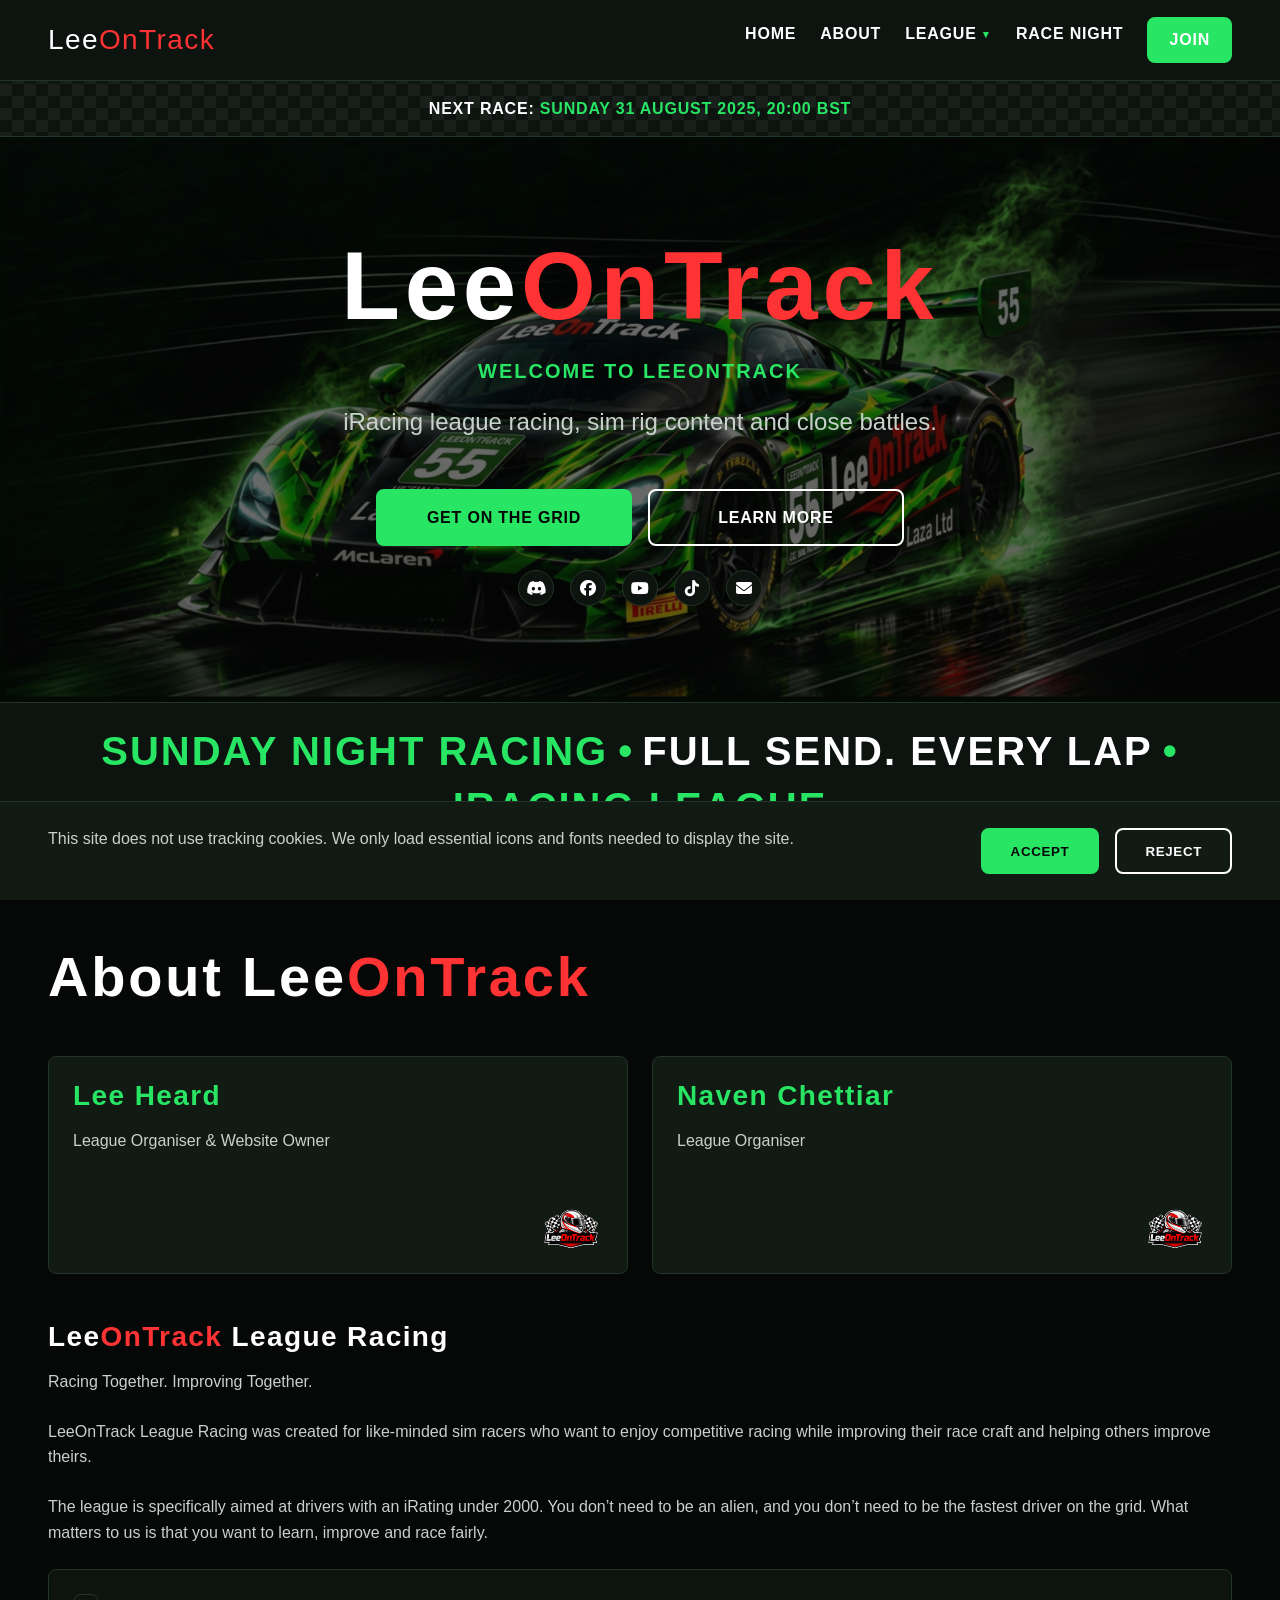
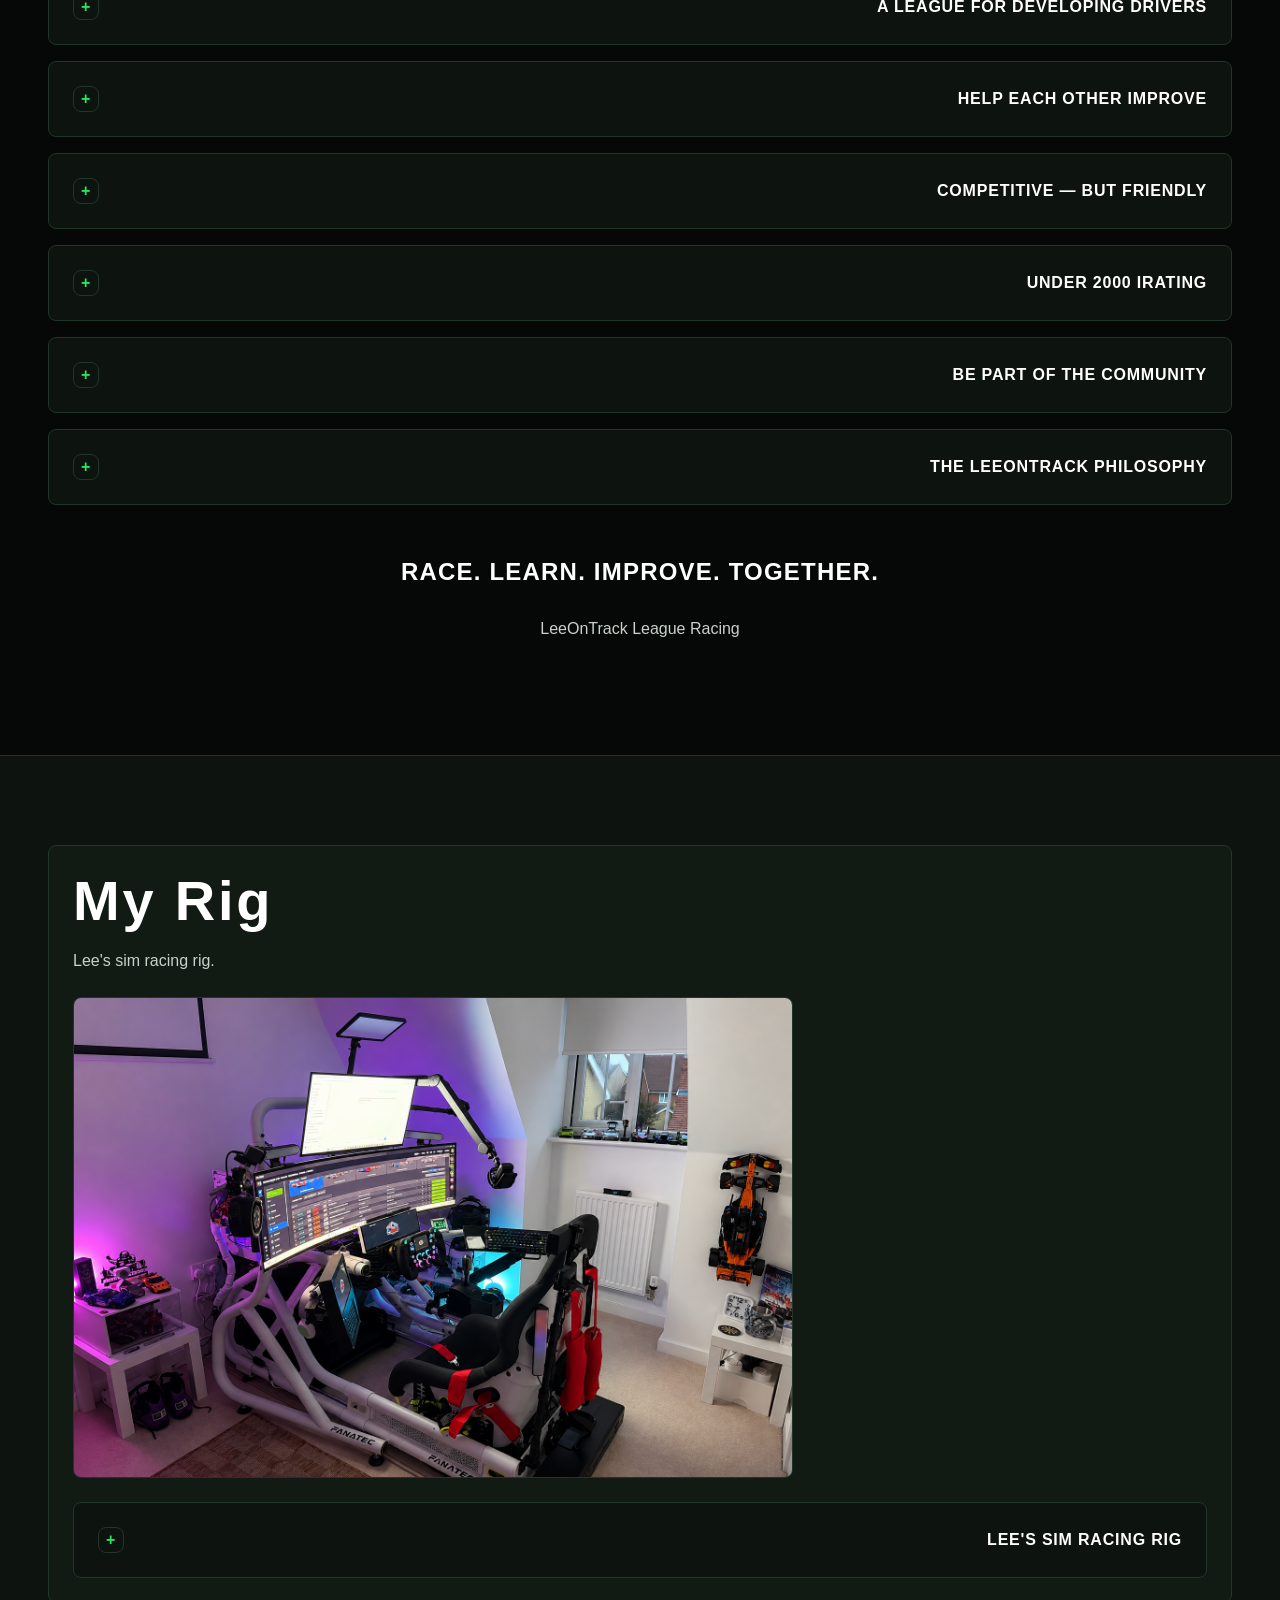
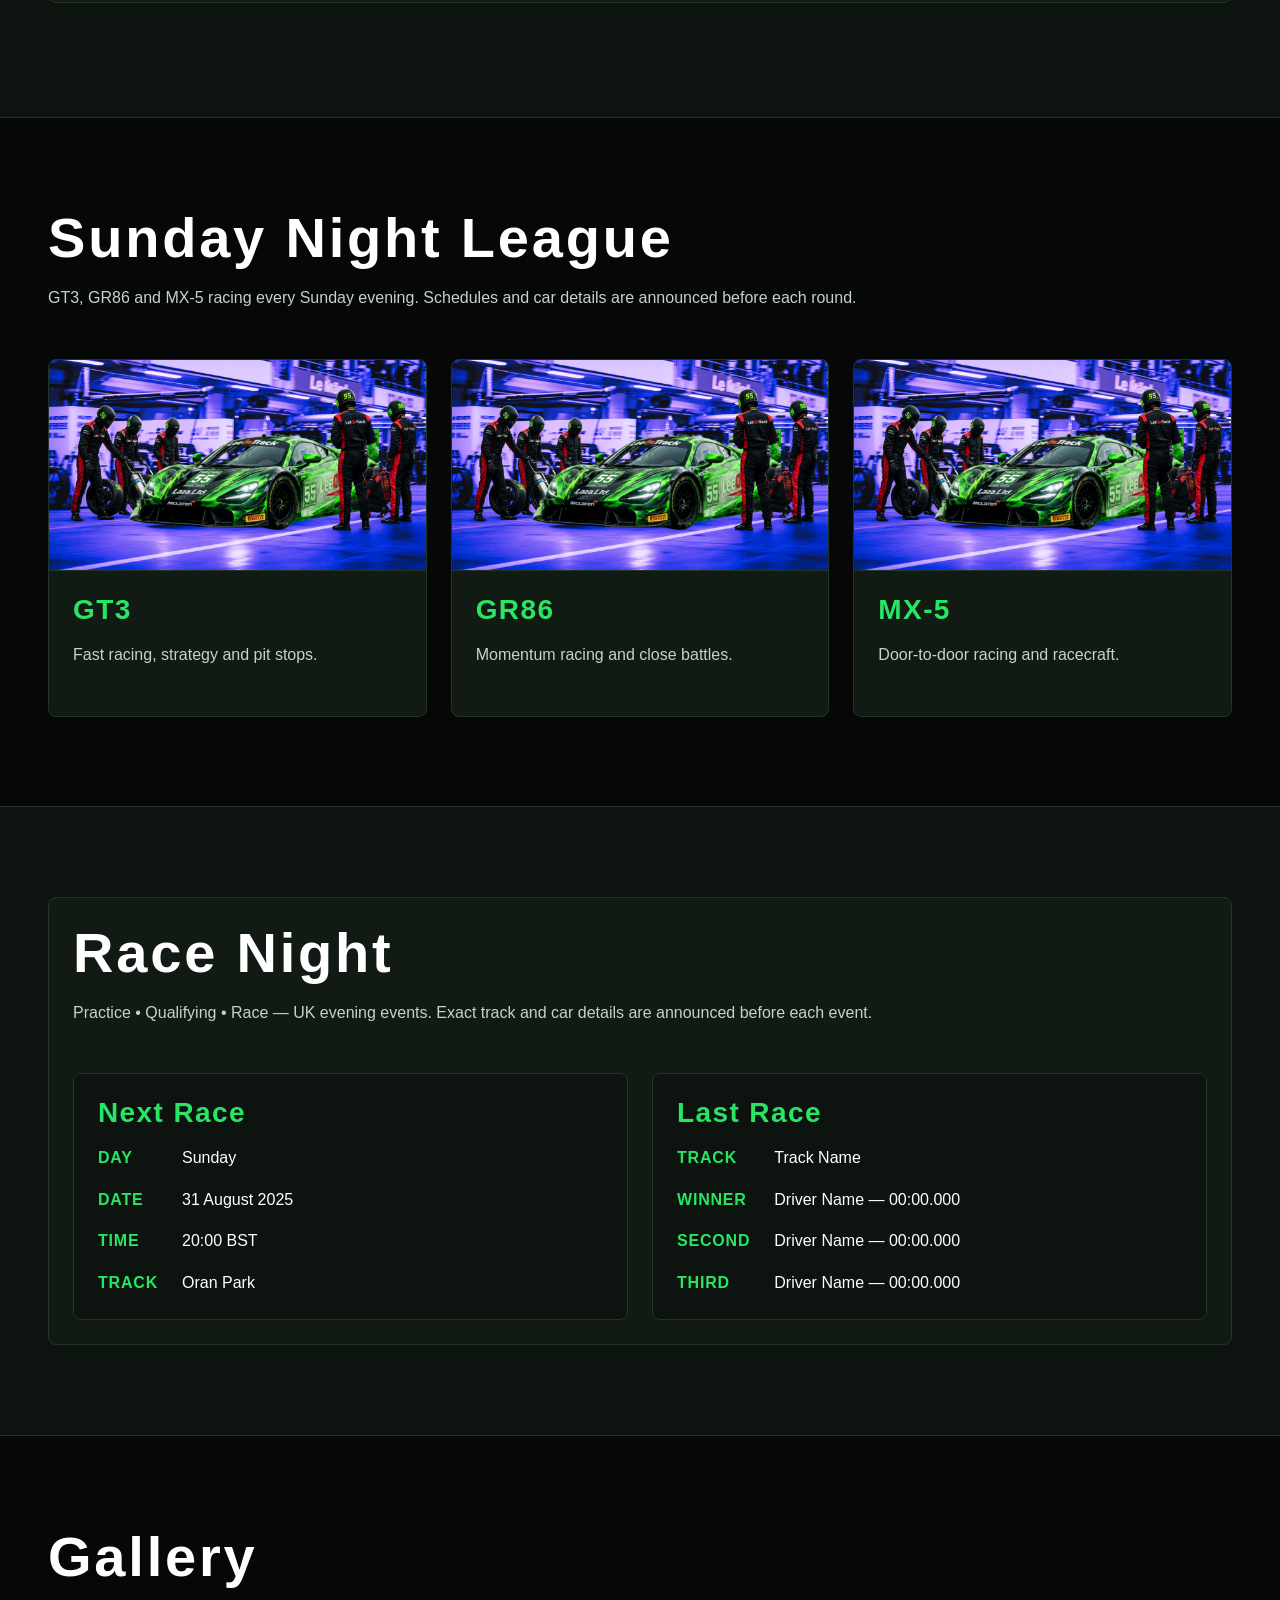
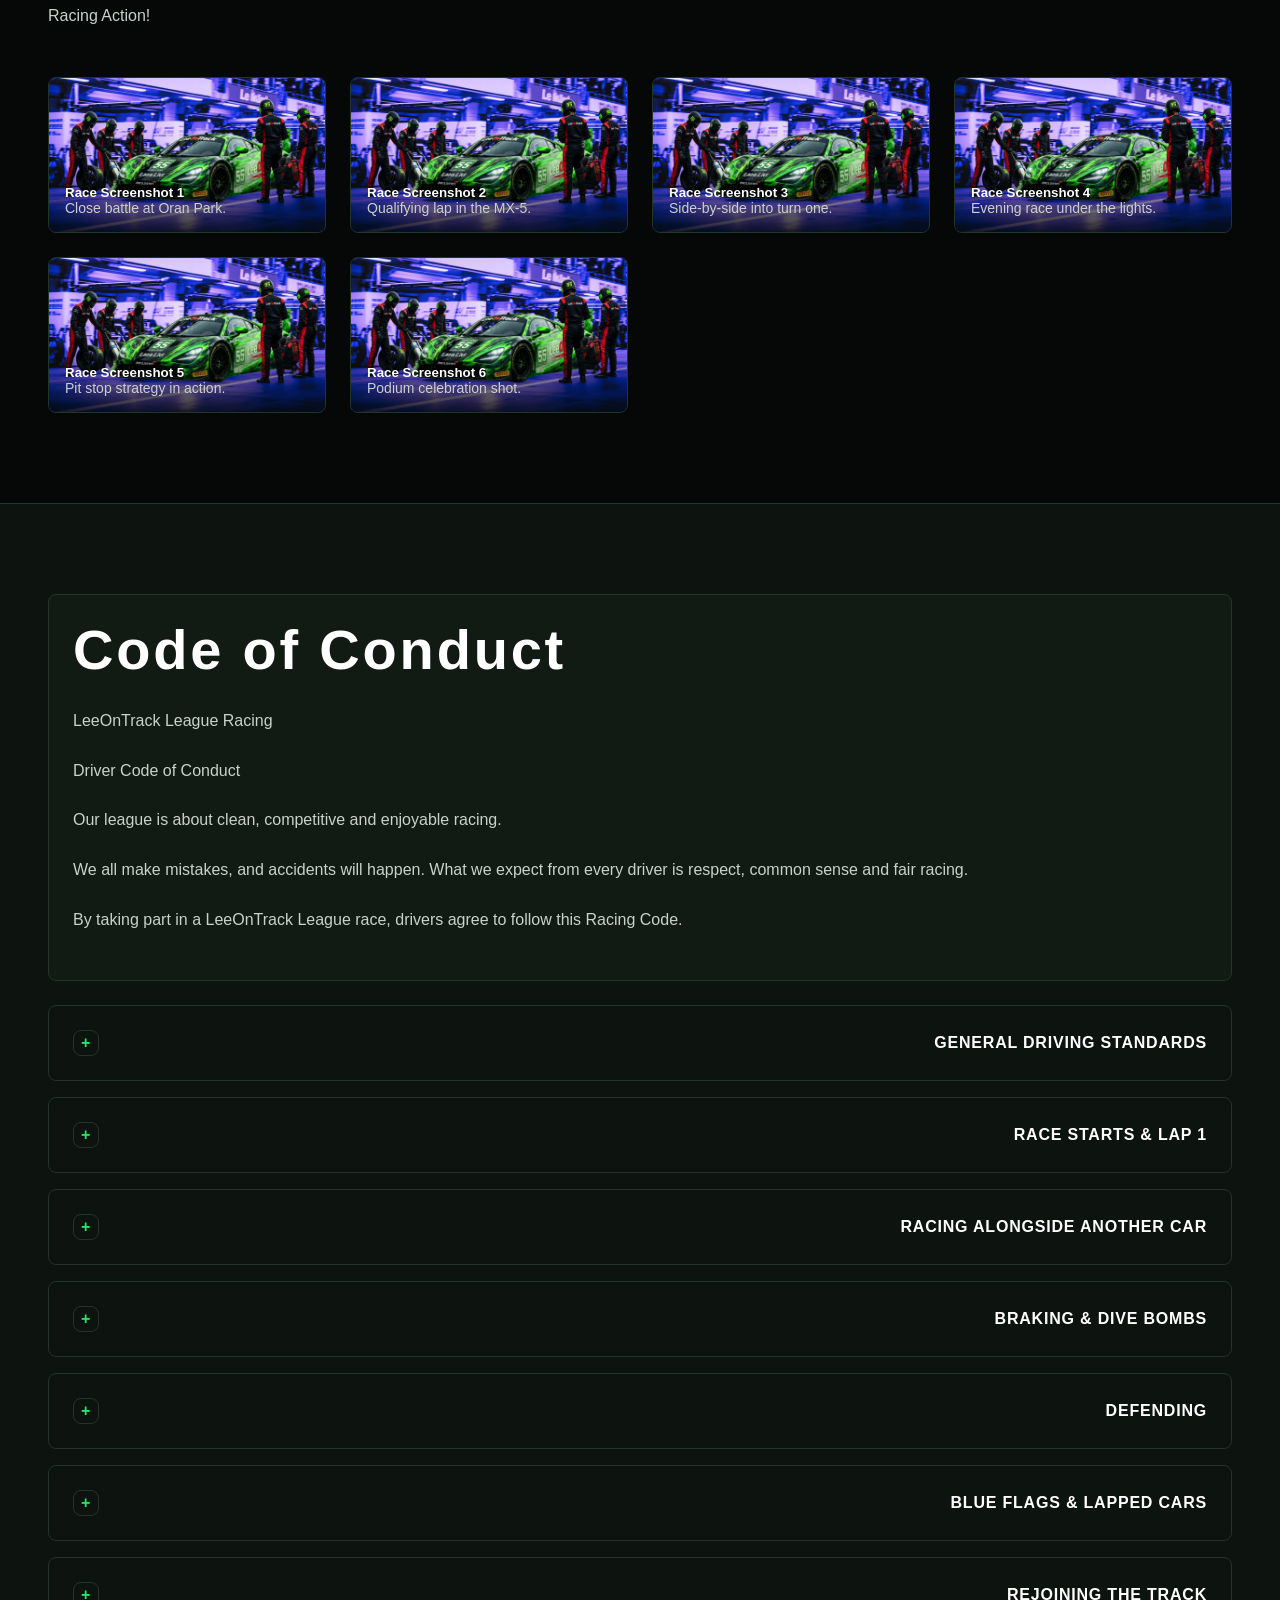
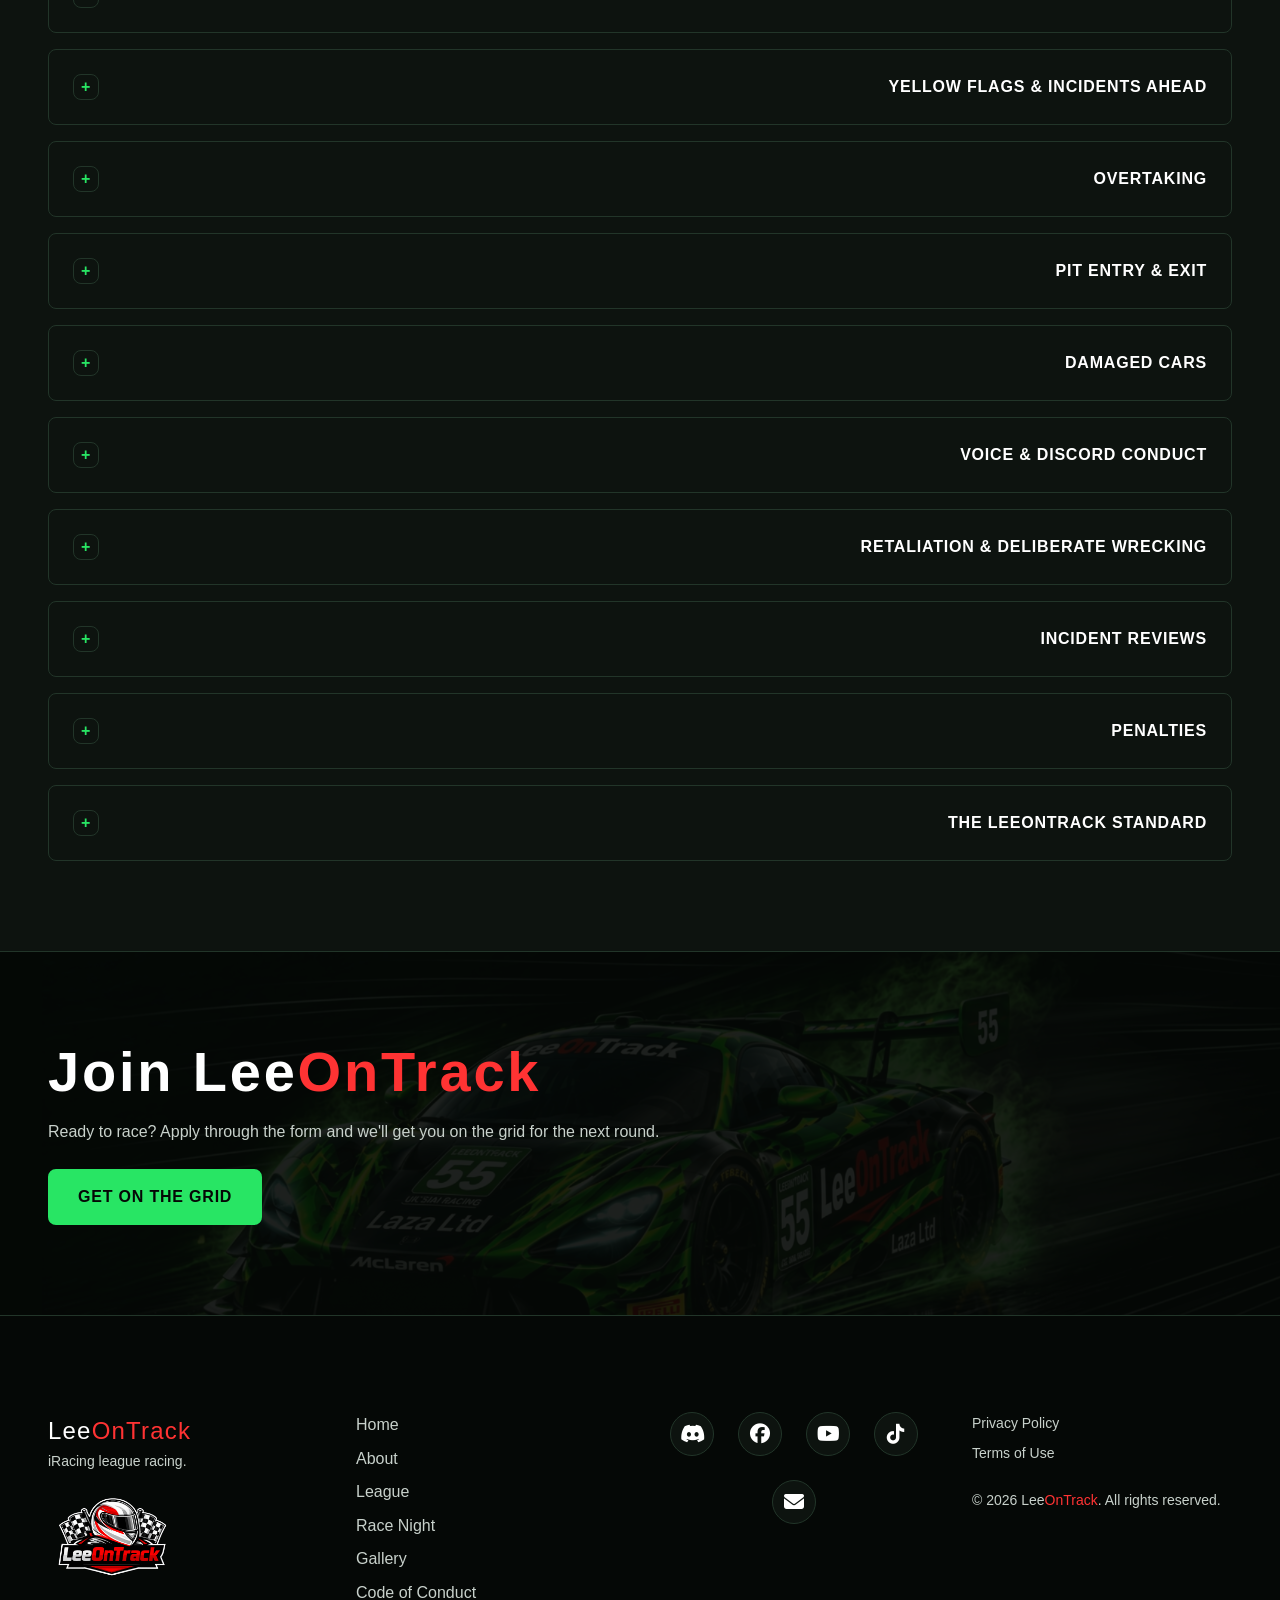
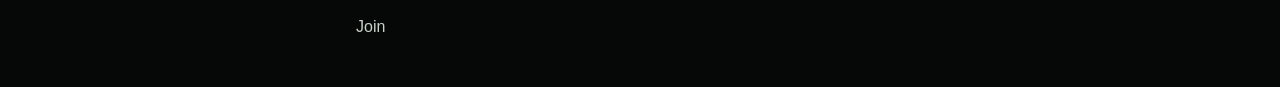
==== index.html @ 6b752ec0 "Added finishig position card. Removed following race card" ====
<!DOCTYPE html>
<html lang="en">
<head>
  <meta charset="UTF-8">
  <meta name="viewport" content="width=device-width, initial-scale=1.0">
  <meta name="description" content="LeeOnTrack - iRacing sim racing league.">
  <meta name="author" content="LeeOnTrack">
  <meta property="og:title" content="LeeOnTrack | League Racing">
  <meta property="og:description" content="LeeOnTrack - iRacing sim racing league.">
  <meta property="og:type" content="website">
  <meta property="og:url" content="https://leeontrack.co.uk/">
  <meta property="og:image" content="https://leeontrack.co.uk/assets/images/logo.png">
  <meta name="twitter:card" content="summary_large_image">
  <title>LeeOnTrack | League Racing</title>
  <link rel="icon" type="image/svg+xml" href="assets/images/favicon.svg">
  <link rel="preconnect" href="https://cdnjs.cloudflare.com" crossorigin>
  <link rel="stylesheet" href="https://cdnjs.cloudflare.com/ajax/libs/font-awesome/6.5.2/css/all.min.css" integrity="sha512-SnH5WK+bZxgPHs44uWIX+LLJAJ9/2PkPKZ5QiAj6Ta86w+fsb2TkcmfRyVX3pBnMFcV7oQPJkl9QevSCWr3W6A==" crossorigin="anonymous" referrerpolicy="no-referrer">
  <link rel="stylesheet" href="assets/css/styles.css">
</head>
<body>
  <header class="site-header">
    <div class="container header-inner">
      <a class="logo" href="#home">Lee<span class="on-red">OnTrack</span></a>
      <p class="next-race-message">
        <span class="next-race-message__label">Next Race:</span>
        <span class="next-race-message__date">Sunday 31 August 2025, 20:00 BST</span>
      </p>
      <button class="nav-toggle" aria-label="Open navigation menu" aria-expanded="false" aria-controls="nav-menu">
        <span class="nav-toggle-bar" aria-hidden="true"></span>
        <span class="nav-toggle-bar" aria-hidden="true"></span>
        <span class="nav-toggle-bar" aria-hidden="true"></span>
      </button>
      <nav id="nav-menu" class="site-nav" aria-label="Main navigation">
        <ul>
          <li><a href="#home">Home</a></li>
          <li><a href="#about">About</a></li>
          <li class="site-nav__item--submenu">
            <details class="site-nav__details">
              <summary class="site-nav__summary">League</summary>
              <ul class="site-nav__submenu">
                <li><a href="#league">League Overview</a></li>
                <li><a href="#gallery">Gallery</a></li>
                <li><a href="#code-of-conduct">Code of Conduct</a></li>
                <li><a href="application.html">Join</a></li>
              </ul>
            </details>
          </li>
          <li><a href="#race-night">Race Night</a></li>
          <li><a class="nav-cta" href="application.html">Join</a></li>
        </ul>
      </nav>
    </div>
  </header>

  <!-- ========================================
       NEXT RACE BANNER (DESKTOP)
       EDIT DATE / TIME HERE
  ======================================== -->
  <section class="next-race-banner next-race-banner--desktop" aria-label="Next race">
    <div class="container">
      <p class="next-race-banner__text">
        <span class="next-race-banner__label">Next Race:</span>
        <span class="next-race-banner__date">Sunday 31 August 2025, 20:00 BST</span>
      </p>
    </div>
  </section>

  <main id="home">
    <section class="hero" aria-label="Welcome">
      <div class="hero__bg" aria-hidden="true"></div>
      <div class="container">
        <h1>Lee<span class="on-red">OnTrack</span></h1>
        <p class="hero__eyebrow">Welcome to LeeOnTrack</p>
        <p class="hero-tagline">iRacing league racing, sim rig content and close battles.</p>
        <div class="hero__actions">
          <a class="button" href="application.html">Get on the Grid</a>
          <a class="button button--secondary" href="#about">Learn More</a>
        </div>
        <div class="hero__socials">
          <ul aria-label="Social media">
            <li>
              <a class="socials__link" href="https://discord.gg/leeontrack" aria-label="LeeOnTrack on Discord" target="_blank" rel="noopener noreferrer">
                <i class="fa-brands fa-discord" aria-hidden="true"></i>
              </a>
            </li>
            <li>
              <a class="socials__link" href="https://www.facebook.com/LeeOnTrack" aria-label="LeeOnTrack on Facebook" target="_blank" rel="noopener noreferrer">
                <i class="fa-brands fa-facebook" aria-hidden="true"></i>
              </a>
            </li>
            <li>
              <a class="socials__link" href="https://www.youtube.com/@LeeOnTrack" aria-label="LeeOnTrack on YouTube" target="_blank" rel="noopener noreferrer">
                <i class="fa-brands fa-youtube" aria-hidden="true"></i>
              </a>
            </li>
            <li>
              <a class="socials__link" href="https://www.tiktok.com/@LeeOnTrack" aria-label="LeeOnTrack on TikTok" target="_blank" rel="noopener noreferrer">
                <i class="fa-brands fa-tiktok" aria-hidden="true"></i>
              </a>
            </li>
            <li>
              <a class="socials__link" href="mailto:leeontrack5@gmail.com" aria-label="Email LeeOnTrack">
                <i class="fa-solid fa-envelope" aria-hidden="true"></i>
              </a>
            </li>
          </ul>
        </div>
      </div>
    </section>

    <!---- Racing Banner -->

    <section class="racing-banner" aria-label="Racing banner">
      <div class="container">
        <div class="racing-banner__content">
          <div class="racing-banner__text">
            <p class="racing-banner__line racing-banner__line--green">SUNDAY NIGHT RACING<span class="racing-banner__dot" aria-hidden="true">•</span></p>
            <p class="racing-banner__line">
              <span class="racing-banner__line--white">FULL SEND.</span>
              <span class="racing-banner__line--white">EVERY LAP<span class="racing-banner__dot" aria-hidden="true">•</span></span>
            </p>
            <p class="racing-banner__line racing-banner__line--green">iRACING LEAGUE</p>
          </div>
        </div>
      </div>
    </section>

    <section id="about" class="section">
      <div class="container">
        <h2>About Lee<span class="on-red">OnTrack</span></h2>
        <div class="grid grid--cards">
          <div class="card">
            <img class="card__logo" src="assets/images/lot-logo.svg" alt="" loading="lazy" aria-hidden="true">
            <h3>Lee Heard</h3>
            <p>League Organiser &amp; Website Owner</p>
          </div>
          <div class="card">
            <img class="card__logo" src="assets/images/lot-logo.svg" alt="" loading="lazy" aria-hidden="true">
            <h3>Naven Chettiar</h3>
            <p>League Organiser</p>
          </div>
        </div>
        <h3>Lee<span class="on-red">OnTrack</span> League Racing</h3>
        <p>Racing Together. Improving Together.</p>
        <p>LeeOnTrack League Racing was created for like-minded sim racers who want to enjoy competitive racing while improving their race craft and helping others improve theirs.</p>
        <p>The league is specifically aimed at drivers with an iRating under 2000. You don’t need to be an alien, and you don’t need to be the fastest driver on the grid. What matters to us is that you want to learn, improve and race fairly.</p>
        <div class="accordion">
          <details class="accordion__item">
            <summary>A League for Developing Drivers</summary>
            <div class="accordion__content">
              <p>We know that racing in public sessions can sometimes be intimidating, especially when you’re still developing your race craft.</p>
              <p>LeeOnTrack gives drivers a place where they can gain experience racing regularly with the same group of people.</p>
              <p>It’s an opportunity to work on:</p>
              <ul>
                <li>Clean overtaking and defending</li>
                <li>Racing safely side-by-side</li>
                <li>Race starts and first-lap awareness</li>
                <li>Consistency and car control</li>
                <li>Pit stops and race strategy</li>
                <li>Dealing with traffic and blue flags</li>
                <li>Learning when to attack — and when to be patient</li>
              </ul>
              <p>Most importantly, it’s about gaining real racing experience in a friendly environment.</p>
            </div>
          </details>
          <details class="accordion__item">
            <summary>Help Each Other Improve</summary>
            <div class="accordion__content">
              <p>The league isn’t just about your own results.</p>
              <p>We encourage drivers to share advice, give constructive feedback and help each other improve.</p>
              <p>If someone makes a mistake, we’d rather help them understand what happened than simply criticise them.</p>
              <p>More experienced drivers within the league are encouraged to pass on what they’ve learned, while newer drivers should never be afraid to ask questions.</p>
              <p>We all improve by racing together.</p>
            </div>
          </details>
          <details class="accordion__item">
            <summary>Competitive — But Friendly</summary>
            <div class="accordion__content">
              <p>We still want proper racing.</p>
              <p>There are positions to fight for, races to win and championships to compete for.</p>
              <p>But winning should never come at the expense of respect for another driver.</p>
              <p>We want drivers to finish a race thinking:</p>
              <p>“That was a great battle.”</p>
              <p>Whether they finished 1st, 10th or last.</p>
            </div>
          </details>
          <details class="accordion__item">
            <summary>Under 2000 iRating</summary>
            <div class="accordion__content">
              <p>LeeOnTrack League Racing is designed primarily for drivers with an iRating below 2000.</p>
              <p>This helps create a grid where developing and intermediate racers can compete against drivers of broadly similar ability.</p>
              <p>It isn’t about judging anyone by their iRating.</p>
              <p>It’s about creating the right environment for drivers to build confidence, improve their race craft and become better racers.</p>
            </div>
          </details>
          <details class="accordion__item">
            <summary>Be Part of the Community</summary>
            <div class="accordion__content">
              <p>Discord and communication are a big part of the league.</p>
              <p>Talk to the other drivers.</p>
              <p>Share setups and advice.</p>
              <p>Help somebody who’s struggling with a track.</p>
              <p>Congratulate somebody after a good battle.</p>
              <p>And if something goes wrong on track, talk about it respectfully and learn from it.</p>
            </div>
          </details>
          <details class="accordion__item">
            <summary>The LeeOnTrack Philosophy</summary>
            <div class="accordion__content">
              <p>You don’t have to be the fastest.</p>
              <p>You don’t have to win.</p>
              <p>You just need to want to race fairly, improve your driving and help create enjoyable racing for everyone on the grid.</p>
            </div>
          </details>
        </div>
        <p class="about-tagline">Race. Learn. Improve. Together.</p>
        <p class="about-signoff">LeeOnTrack League Racing</p>
      </div>
    </section>

    <section id="rig" class="section section--surface">
      <div class="container">
        <div class="rig__panel">
          <h2>My Rig</h2>
          <p>Lee's sim racing rig.</p>
          <!-- ========================================
               MY RIG IMAGE
               Image: assets/images/rig.png
          ======================================== -->
          <img class="rig__media" src="assets/images/rig.png" alt="Lee's sim racing rig" width="1536" height="1024" loading="lazy" decoding="async">
          <div class="accordion">
            <details class="accordion__item">
              <summary>Lee's sim racing rig</summary>
              <div class="accordion__content">
                <p>

My rig includes a Fanatec ClubSport DD+ wheel base, GSI Formula Pro Elite V2 wheel, SimNet SP Pro pedals, Qubic QS-BT1 active belt tensioner and a high-performance gaming PC built around an RTX 5080.</p>
              </div>
            </details>
          </div>
        </div>
      </div>
    </section>

    <section id="league" class="section">
      <div class="container">
        <h2>Sunday Night League</h2>
        <p>GT3, GR86 and MX-5 racing every Sunday evening. Schedules and car details are announced before each round.</p>
        <div class="grid grid--cards">
          <article id="gt3" class="card">
            <div class="card__media" role="img" aria-label="GT3 class image">
              <img src="assets/images/pit-stop.png" alt="" width="1184" height="864" loading="lazy" decoding="async">
            </div>
            <h3>GT3</h3>
            <p>Fast racing, strategy and pit stops.</p>
          </article>
          <article id="gr86" class="card">
            <div class="card__media" role="img" aria-label="GR86 class image">
              <img src="assets/images/pit-stop.png" alt="" width="1184" height="864" loading="lazy" decoding="async">
            </div>
            <h3>GR86</h3>
            <p>Momentum racing and close battles.</p>
          </article>
          <article id="mx5" class="card">
            <div class="card__media" role="img" aria-label="MX-5 class image">
              <img src="assets/images/pit-stop.png" alt="" width="1184" height="864" loading="lazy" decoding="async">
            </div>
            <h3>MX-5</h3>
            <p>Door-to-door racing and racecraft.</p>
          </article>
        </div>
      </div>
    </section>

    <section id="race-night" class="section section--surface">
      <div class="container">
        <div class="race-night__panel">
          <h2>Race Night</h2>
          <p>Practice • Qualifying • Race — UK evening events. Exact track and car details are announced before each event.</p>
          <div class="race-night__grid">
            <div class="card race-night__card">
              <h3>Next Race</h3>
              <dl class="race-night__details">
                <dt>Day</dt>
                <dd>Sunday</dd>
                <dt>Date</dt>
                <dd>31 August 2025</dd>
                <dt>Time</dt>
                <dd>20:00 BST</dd>
                <dt>Track</dt>
                <dd>Oran Park</dd>
              </dl>
            </div>
            <div class="card race-night__card">
              <h3>Last Race</h3>
              <dl class="race-night__details">
                <dt>Track</dt>
                <dd>Track Name</dd>
                <dt>Winner</dt>
                <dd>Driver Name — 00:00.000</dd>
                <dt>Second</dt>
                <dd>Driver Name — 00:00.000</dd>
                <dt>Third</dt>
                <dd>Driver Name — 00:00.000</dd>
              </dl>
            </div>
          </div>
        </div>
      </div>
    </section>

    <section id="gallery" class="section">
      <div class="container">
        <h2>Gallery</h2>
        <p>Racing Action!</p>
        <div class="grid grid--gallery">
          <button class="gallery__card" type="button" data-title="Race Screenshot 1" data-desc="Close battle at Oran Park." data-src="assets/images/pit-stop.png" aria-haspopup="dialog">
            <span class="gallery__media" role="img" aria-label="Race screenshot 1" style="background-image: url('assets/images/pit-stop.png');"></span>
            <span class="gallery__content">
              <span class="gallery__title">Race Screenshot 1</span>
              <span class="gallery__desc">Close battle at Oran Park.</span>
            </span>
          </button>
          <button class="gallery__card" type="button" data-title="Race Screenshot 2" data-desc="Qualifying lap in the MX-5." data-src="assets/images/pit-stop.png" aria-haspopup="dialog">
            <span class="gallery__media" role="img" aria-label="Race screenshot 2" style="background-image: url('assets/images/pit-stop.png');"></span>
            <span class="gallery__content">
              <span class="gallery__title">Race Screenshot 2</span>
              <span class="gallery__desc">Qualifying lap in the MX-5.</span>
            </span>
          </button>
          <button class="gallery__card" type="button" data-title="Race Screenshot 3" data-desc="Side-by-side into turn one." data-src="assets/images/pit-stop.png" aria-haspopup="dialog">
            <span class="gallery__media" role="img" aria-label="Race screenshot 3" style="background-image: url('assets/images/pit-stop.png');"></span>
            <span class="gallery__content">
              <span class="gallery__title">Race Screenshot 3</span>
              <span class="gallery__desc">Side-by-side into turn one.</span>
            </span>
          </button>
          <button class="gallery__card" type="button" data-title="Race Screenshot 4" data-desc="Evening race under the lights." data-src="assets/images/pit-stop.png" aria-haspopup="dialog">
            <span class="gallery__media" role="img" aria-label="Race screenshot 4" style="background-image: url('assets/images/pit-stop.png');"></span>
            <span class="gallery__content">
              <span class="gallery__title">Race Screenshot 4</span>
              <span class="gallery__desc">Evening race under the lights.</span>
            </span>
          </button>
          <button class="gallery__card" type="button" data-title="Race Screenshot 5" data-desc="Pit stop strategy in action." data-src="assets/images/pit-stop.png" aria-haspopup="dialog">
            <span class="gallery__media" role="img" aria-label="Race screenshot 5" style="background-image: url('assets/images/pit-stop.png');"></span>
            <span class="gallery__content">
              <span class="gallery__title">Race Screenshot 5</span>
              <span class="gallery__desc">Pit stop strategy in action.</span>
            </span>
          </button>
          <button class="gallery__card" type="button" data-title="Race Screenshot 6" data-desc="Podium celebration shot." data-src="assets/images/pit-stop.png" aria-haspopup="dialog">
            <span class="gallery__media" role="img" aria-label="Race screenshot 6" style="background-image: url('assets/images/pit-stop.png');"></span>
            <span class="gallery__content">
              <span class="gallery__title">Race Screenshot 6</span>
              <span class="gallery__desc">Podium celebration shot.</span>
            </span>
          </button>
        </div>
      </div>
    </section>

    <section id="code-of-conduct" class="section section--surface">
      <div class="container">
        <div class="code-of-conduct__intro">
          <h2>Code of Conduct</h2>
          <p>LeeOnTrack League Racing</p>
          <p>Driver Code of Conduct</p>
          <p>Our league is about clean, competitive and enjoyable racing.</p>
          <p>We all make mistakes, and accidents will happen. What we expect from every driver is respect, common sense and fair racing.</p>
          <p>By taking part in a LeeOnTrack League race, drivers agree to follow this Racing Code.</p>
        </div>
        <div class="accordion">
          <details class="accordion__item">
            <summary>General Driving Standards</summary>
            <div class="accordion__content">
              <ul>
                <li>Race hard, but race fairly.</li>
                <li>Treat other drivers with respect both on and off the track.</li>
                <li>Deliberately hitting, blocking, wrecking or retaliating against another driver is not acceptable.</li>
                <li>Drivers must make reasonable efforts to avoid contact.</li>
                <li>If you make a mistake that causes another driver to lose a position, giving the position back is encouraged where it can be done safely.</li>
                <li>Remember: the race cannot be won on Lap 1, but it can certainly be lost there.</li>
              </ul>
            </div>
          </details>
          <details class="accordion__item">
            <summary>Race Starts &amp; Lap 1</summary>
            <div class="accordion__content">
              <p>Extra care is expected at the start of every race.</p>
              <ul>
                <li>Give other cars racing room.</li>
                <li>Expect cars to be alongside you into the opening corners.</li>
                <li>Avoid desperate moves into Turn 1.</li>
                <li>Do not force another driver off the circuit.</li>
                <li>Cold tyres, heavy fuel and close racing mean braking distances may be longer than expected.</li>
              </ul>
              <p>Lap 1 is about getting everyone into the race — not winning it at the first corner.</p>
            </div>
          </details>
          <details class="accordion__item">
            <summary>Racing Alongside Another Car</summary>
            <div class="accordion__content">
              <p>When cars are genuinely racing side-by-side:</p>
              <ul>
                <li>Both drivers should leave sufficient racing room.</li>
                <li>Do not squeeze another car off the track.</li>
                <li>Do not deliberately make contact to complete an overtake.</li>
                <li>Be aware of your spotter and surroundings.</li>
                <li>If another car has established meaningful overlap, respect that the car is there.</li>
              </ul>
              <p>Clean side-by-side racing is what we want to see.</p>
            </div>
          </details>
          <details class="accordion__item">
            <summary>Braking &amp; Dive Bombs</summary>
            <div class="accordion__content">
              <p>The overtaking driver is responsible for attempting a safe pass.</p>
              <p>A driver should not:</p>
              <ul>
                <li>Launch from an unrealistic distance into a corner.</li>
                <li>Use another car to slow themselves down.</li>
                <li>Force another driver off the circuit because they have entered the corner too quickly.</li>
                <li>Make a move where contact is the only realistic way of completing the pass.</li>
              </ul>
              <p>Being able to reach the inside of a corner does not automatically mean the move was safe.</p>
            </div>
          </details>
          <details class="accordion__item">
            <summary>Defending</summary>
            <div class="accordion__content">
              <p>Drivers are allowed to defend their position, but it must be fair and predictable.</p>
              <ul>
                <li>Do not weave repeatedly to stop another driver passing.</li>
                <li>Do not move under braking in reaction to the car behind.</li>
                <li>Once committed to a defensive line, be predictable.</li>
                <li>Leave racing room when another car is legitimately alongside.</li>
              </ul>
              <p>Aggressive defending is allowed. Dangerous blocking is not.</p>
            </div>
          </details>
          <details class="accordion__item">
            <summary>Blue Flags &amp; Lapped Cars</summary>
            <div class="accordion__content">
              <p>Blue flags in iRacing are informational.</p>
              <p><strong>When being lapped</strong></p>
              <ul>
                <li>Remain predictable.</li>
                <li>Do not suddenly change direction to get out of the way.</li>
                <li>Do not defend your position against a car that is lapping you.</li>
                <li>Where reasonably possible, help facilitate the pass at a safe location.</li>
                <li>Avoid unnecessarily holding up cars fighting for lead-lap positions.</li>
              </ul>
              <p><strong>The faster driver must also behave responsibly</strong></p>
              <ul>
                <li>The lead-lap car does not automatically own the corner because the other car is a lap down.</li>
                <li>The overtaking driver remains responsible for completing the pass safely.</li>
                <li>Do not force a lapped car off the circuit or cause contact expecting them simply to disappear.</li>
              </ul>
              <p><strong>Simple rule:</strong></p>
              <p>Lapped car — be predictable and facilitate the pass.</p>
              <p>Faster car — make the pass safely.</p>
            </div>
          </details>
          <details class="accordion__item">
            <summary>Rejoining the Track</summary>
            <div class="accordion__content">
              <p>If you spin, crash or leave the circuit:</p>
              <p>Do not immediately drive back onto the racing line.</p>
              <p>Before rejoining:</p>
              <ul>
                <li>Check your relative/spotter.</li>
                <li>Wait for approaching traffic where necessary.</li>
                <li>Rejoin in a controlled and predictable manner.</li>
                <li>Do not reverse across the racing line.</li>
                <li>Do not perform a dangerous U-turn in front of approaching cars.</li>
              </ul>
              <p>A bad rejoin can turn one driver’s mistake into a multi-car accident.</p>
              <p>Safe rejoining takes priority over getting back into the race quickly.</p>
            </div>
          </details>
          <details class="accordion__item">
            <summary>Yellow Flags &amp; Incidents Ahead</summary>
            <div class="accordion__content">
              <p>When approaching an accident:</p>
              <ul>
                <li>Be prepared to slow down.</li>
                <li>Watch for cars stopped or rejoining.</li>
                <li>Do not blindly drive through an incident at full speed.</li>
                <li>Give yourself enough room to react.</li>
              </ul>
              <p>Drivers involved in an incident should remain as predictable as possible.</p>
            </div>
          </details>
          <details class="accordion__item">
            <summary>Overtaking</summary>
            <div class="accordion__content">
              <p>When attempting an overtake:</p>
              <ul>
                <li>Make your intentions clear.</li>
                <li>Be under control when entering the braking zone.</li>
                <li>Leave room for the other driver where appropriate.</li>
                <li>Do not rely on contact to complete the move.</li>
                <li>Consider whether the move can realistically be completed safely.</li>
              </ul>
              <p>Both drivers have a responsibility to avoid unnecessary contact.</p>
            </div>
          </details>
          <details class="accordion__item">
            <summary>Pit Entry &amp; Exit</summary>
            <div class="accordion__content">
              <p>Drivers must:</p>
              <ul>
                <li>Enter the pits safely and predictably.</li>
                <li>Avoid suddenly crossing the circuit to make pit entry.</li>
                <li>Respect the pit-lane speed limit.</li>
                <li>Stay within the pit exit procedure.</li>
                <li>Be aware of cars approaching at racing speed when leaving the pits.</li>
              </ul>
              <p>Where possible, communicate your intention to pit if another driver is immediately behind you.</p>
            </div>
          </details>
          <details class="accordion__item">
            <summary>Damaged Cars</summary>
            <div class="accordion__content">
              <p>If your car is badly damaged:</p>
              <ul>
                <li>Stay off the racing line where reasonably possible.</li>
                <li>Do not attempt to race normally if the car cannot be controlled safely.</li>
                <li>Allow faster traffic to pass.</li>
                <li>Tow or return to the pits if continuing would create an unnecessary danger.</li>
              </ul>
            </div>
          </details>
          <details class="accordion__item">
            <summary>Voice &amp; Discord Conduct</summary>
            <div class="accordion__content">
              <p>Friendly chat and banter are part of the league, but respect comes first.</p>
              <ul>
                <li>No personal abuse or bullying.</li>
                <li>Do not start arguments over voice chat during the race.</li>
                <li>Do not repeatedly shout at another driver following an incident.</li>
                <li>If there is a disagreement, finish the race first and discuss it afterwards.</li>
                <li>Admin decisions must be respected.</li>
              </ul>
              <p>Race first. Discuss incidents afterwards.</p>
            </div>
          </details>
          <details class="accordion__item">
            <summary>Retaliation &amp; Deliberate Wrecking</summary>
            <div class="accordion__content">
              <p>There is zero tolerance for deliberate retaliation.</p>
              <p>This includes:</p>
              <ul>
                <li>Intentionally wrecking another driver.</li>
                <li>Brake-checking another driver.</li>
                <li>Waiting for another driver in order to hit them.</li>
                <li>Deliberately pushing someone off the circuit.</li>
                <li>Using the car as retaliation for an earlier incident.</li>
              </ul>
              <p>Serious or deliberate incidents may result in immediate removal from the event or league.</p>
            </div>
          </details>
          <details class="accordion__item">
            <summary>Incident Reviews</summary>
            <div class="accordion__content">
              <p>Where an incident is reported, league admins may review available replay footage.</p>
              <p>Admin will consider:</p>
              <ul>
                <li>Driver positioning.</li>
                <li>Racing overlap.</li>
                <li>Braking points.</li>
                <li>Whether sufficient racing room was provided.</li>
                <li>Whether contact was avoidable.</li>
                <li>Whether either driver behaved recklessly.</li>
                <li>Whether the incident appears deliberate.</li>
              </ul>
              <p>Drivers are expected to provide their side calmly and respectfully.</p>
              <p>An accident does not automatically mean somebody must be punished.</p>
            </div>
          </details>
          <details class="accordion__item">
            <summary>Penalties</summary>
            <div class="accordion__content">
              <p>Depending on the seriousness or frequency of an offence, league administration may use:</p>
              <ul>
                <li>Verbal/written warning.</li>
                <li>Position or points penalty.</li>
                <li>Post-race time penalty.</li>
                <li>Qualifying restriction.</li>
                <li>Start-from-the-back penalty.</li>
                <li>Drive-through or other race penalty where appropriate.</li>
                <li>Race suspension.</li>
                <li>Removal from the league for serious or repeated misconduct.</li>
              </ul>
              <p>Repeated incidents may result in stronger penalties even where an individual incident would normally receive only a warning.</p>
            </div>
          </details>
          <details class="accordion__item">
            <summary>The LeeOnTrack Standard</summary>
            <div class="accordion__content">
              <p>We want drivers of different abilities to feel welcome racing with us.</p>
              <p>You don’t have to be the fastest driver.</p>
              <p>You do have to race with respect.</p>
              <p>Race hard. Race fair. Leave room. Have fun.</p>
            </div>
          </details>
        </div>
      </div>
    </section>

    <section id="join" class="section">
      <div class="join__bg" role="img" aria-label="" aria-hidden="true"></div>
      <div class="container container--narrow">
        <h2>Join Lee<span class="on-red">OnTrack</span></h2>
        <p>Ready to race? Apply through the form and we'll get you on the grid for the next round.</p>
        <a class="button" href="application.html">Get on the Grid</a>
      </div>
    </section>
  </main>

  <footer class="site-footer">
    <div class="container">
      <div class="footer__grid">
        <div class="footer__brand">
          <a class="footer__brand-name" href="#home">Lee<span class="on-red">OnTrack</span></a>
          <p>iRacing league racing.</p>
          <img class="footer__logo" src="assets/images/lot-logo.svg" alt="LeeOnTrack logo" loading="lazy" width="150">
        </div>
        <nav class="footer__nav" aria-label="Footer">
          <ul>
            <li><a href="#home">Home</a></li>
            <li><a href="#about">About</a></li>
            <li><a href="#league">League</a></li>
            <li><a href="#race-night">Race Night</a></li>
            <li><a href="#gallery">Gallery</a></li>
            <li><a href="#code-of-conduct">Code of Conduct</a></li>
            <li><a href="application.html">Join</a></li>
          </ul>
        </nav>
        <nav class="socials" aria-label="Social media">
          <ul>
            <li><a class="socials__link" href="https://discord.gg/leeontrack" aria-label="LeeOnTrack on Discord" target="_blank" rel="noopener noreferrer"><i class="fa-brands fa-discord" aria-hidden="true"></i></a></li>
            <li><a class="socials__link" href="https://www.facebook.com/LeeOnTrack" aria-label="LeeOnTrack on Facebook" target="_blank" rel="noopener noreferrer"><i class="fa-brands fa-facebook" aria-hidden="true"></i></a></li>
            <li><a class="socials__link" href="https://www.youtube.com/@LeeOnTrack" aria-label="LeeOnTrack on YouTube" target="_blank" rel="noopener noreferrer"><i class="fa-brands fa-youtube" aria-hidden="true"></i></a></li>
            <li><a class="socials__link" href="https://www.tiktok.com/@LeeOnTrack" aria-label="LeeOnTrack on TikTok" target="_blank" rel="noopener noreferrer"><i class="fa-brands fa-tiktok" aria-hidden="true"></i></a></li>
            <li><a class="socials__link" href="mailto:leeontrack5@gmail.com" aria-label="Email LeeOnTrack"><i class="fa-solid fa-envelope" aria-hidden="true"></i></a></li>
          </ul>
        </nav>
        <div class="footer__legal">
          <ul>
            <li><a href="privacy.html">Privacy Policy</a></li>
            <li><a href="terms.html">Terms of Use</a></li>
          </ul>
          <p>&copy; 2026 Lee<span class="on-red">OnTrack</span>. All rights reserved.</p>
        </div>
      </div>
    </div>
  </footer>

  <dialog id="gallery-modal" class="gallery-modal" aria-modal="true" aria-label="Image preview">
    <form class="gallery-modal__close-form" method="dialog">
      <button class="gallery-modal__close" type="submit" aria-label="Close image preview">×</button>
    </form>
    <img class="gallery-modal__image" src="" alt="" loading="lazy">
    <span class="gallery-modal__title" aria-live="polite"></span>
    <span class="gallery-modal__desc"></span>
  </dialog>

  <button class="scroll-top" type="button" aria-label="Back to top">
    <i class="fa-solid fa-chevron-up" aria-hidden="true"></i>
  </button>

  <div class="consent-banner" id="consent-banner" role="region" aria-label="Cookie consent" hidden>
    <div class="container">
      <p class="consent-banner__text">This site does not use tracking cookies. We only load essential icons and fonts needed to display the site.</p>
      <div class="consent-banner__actions">
        <button class="button" type="button" data-consent="accept">Accept</button>
        <button class="button button--secondary" type="button" data-consent="reject">Reject</button>
      </div>
    </div>
  </div>

  <script src="assets/js/main.js"></script>
</body>
</html>
---- assets/css/styles.css ----
:root {
  --bg: #050806;
  --surface: #0d130f;
  --card: #121a14;
  --text: #ffffff;
  --muted: #c8d1cb;
  --accent: #28e564;
  --secondary: #4ade80;
  --border: #223529;

  --space-xs: 0.5rem;
  --space-sm: 1rem;
  --space-md: 1.5rem;
  --space-lg: clamp(1.75rem, 4vw, 3rem);
  --space-xl: clamp(2.5rem, 8vw, 6rem);

  --radius: 0.5rem;
  --max-width: 75rem;
}

* {
  box-sizing: border-box;
}

html {
  scroll-behavior: smooth;
  scroll-padding-top: 4.5rem;
}

body {
  margin: 0;
  font-family: -apple-system, BlinkMacSystemFont, "Segoe UI", Roboto, "Helvetica Neue", Arial, "Noto Sans", sans-serif;
  font-size: 1rem;
  line-height: 1.6;
  background-color: var(--bg);
  color: var(--text);
}

img,
picture,
svg,
video {
  max-width: 100%;
  height: auto;
  display: block;
}

h1,
h2,
h3 {
  font-family: Impact, Haettenschweiler, "Arial Narrow Bold", "Franklin Gothic Bold", sans-serif;
  line-height: 1.1;
  letter-spacing: 0.05em;
  margin: 0 0 var(--space-sm);
  color: var(--text);
}

h1 {
  font-size: clamp(2.75rem, 12vw, 6rem);
}

h2 {
  font-size: clamp(2rem, 8vw, 3.5rem);
}

h3 {
  font-size: clamp(1.25rem, 5vw, 1.75rem);
}

#code-of-conduct h2 {
  margin-bottom: clamp(1rem, 2.5vw, 1.75rem);
}

.on-red {
  color: #ff3333;
}

p {
  margin: 0 0 var(--space-md);
  color: var(--muted);
}

a {
  color: var(--secondary);
  text-decoration: none;
  transition: color 0.2s ease;
}

a:hover {
  color: var(--accent);
}

a:focus-visible {
  outline: 0.15rem solid var(--accent);
  outline-offset: 0.15rem;
}

.container {
  width: min(100% - var(--space-md) * 2, var(--max-width));
  margin-inline: auto;
}

.container--narrow {
  width: min(100% - var(--space-md) * 2, 50rem);
}

.site-header {
  position: sticky;
  top: 0;
  background-color: var(--surface);
  border-bottom: 1px solid var(--border);
  box-shadow: none;
  z-index: 10;
  transition: background-color 0.2s ease, box-shadow 0.2s ease;
}

.site-header.is-scrolled {
  background-color: color-mix(in srgb, var(--surface) 98%, transparent);
  box-shadow: 0 0.25rem 1rem rgba(0, 0, 0, 0.35);
}

.header-inner {
  display: flex;
  flex-wrap: wrap;
  align-items: center;
  justify-content: space-between;
  min-height: 4rem;
}

.logo {
  font-family: Impact, Haettenschweiler, "Arial Narrow Bold", sans-serif;
  font-size: 1.5rem;
  color: var(--text);
  letter-spacing: 0.05em;
  display: inline-flex;
  align-items: center;
  min-height: 2.75rem;
}

.logo:hover {
  color: var(--accent);
}

.nav-toggle {
  display: flex;
  align-items: center;
  justify-content: center;
  min-width: 2.75rem;
  min-height: 2.75rem;
  flex-direction: column;
  gap: 0.35rem;
  background: transparent;
  border: none;
  padding: 0.5rem;
  cursor: pointer;
}

.nav-toggle-bar {
  display: block;
  width: 1.75rem;
  height: 0.2rem;
  background-color: var(--text);
  border-radius: 0.1rem;
  transition: background-color 0.2s ease, transform 0.25s ease, opacity 0.25s ease;
}

.nav-toggle[aria-expanded="true"] .nav-toggle-bar:nth-child(1) {
  transform: translateY(0.55rem) rotate(45deg);
}

.nav-toggle[aria-expanded="true"] .nav-toggle-bar:nth-child(2) {
  opacity: 0;
}

.nav-toggle[aria-expanded="true"] .nav-toggle-bar:nth-child(3) {
  transform: translateY(-0.55rem) rotate(-45deg);
}

.site-nav {
  position: absolute;
  top: 100%;
  left: 0;
  width: 100%;
  background-color: var(--surface);
  border-bottom: 1px solid var(--border);
  padding: 0 var(--space-md);
  max-height: 0;
  overflow: hidden;
  opacity: 0;
  visibility: hidden;
  transition: max-height 0.25s ease, opacity 0.25s ease, padding 0.25s ease, visibility 0.25s ease;
}

.site-nav.is-open {
  max-height: 45rem;
  opacity: 1;
  visibility: visible;
  padding: var(--space-md);
}

.site-nav ul {
  display: flex;
  flex-direction: column;
  gap: var(--space-sm);
  list-style: none;
  margin: 0;
  padding: 0;
}

.site-nav a {
  display: inline-block;
  color: var(--text);
  font-weight: 600;
  text-transform: uppercase;
  letter-spacing: 0.05em;
  padding: 0.75rem 0;
}

.nav-cta {
  display: inline-flex;
  align-items: center;
  justify-content: center;
  min-height: 2.75rem;
  padding: 0.5rem 1.25rem;
  background-color: var(--accent);
  color: var(--bg);
  border: 2px solid var(--accent);
  border-radius: var(--radius);
  font-weight: 700;
  text-transform: uppercase;
  letter-spacing: 0.05em;
  transition: background-color 0.2s ease, color 0.2s ease;
}

.nav-cta:hover,
.nav-cta:focus-visible {
  background-color: transparent;
  color: var(--accent);
}

.nav-cta:focus-visible {
  outline: 0.15rem solid var(--text);
  outline-offset: 0.15rem;
}

.site-nav a.nav-cta {
  display: flex;
  justify-content: center;
  width: 100%;
  margin-top: var(--space-sm);
  padding: 0.5rem 1.25rem;
}

.next-race-message {
  order: 3;
  width: 100%;
  margin: 0;
  padding: var(--space-sm) 0;
  text-align: center;
  font-weight: 700;
  text-transform: uppercase;
  letter-spacing: 0.05em;
  line-height: 1.2;
  color: var(--text);
  background-color: var(--surface);
  background-image: repeating-conic-gradient(rgba(255, 255, 255, 0.05) 0% 25%, var(--surface) 0% 50%);
  background-size: 1.5rem 1.5rem;
  background-attachment: fixed;
  border-top: 1px solid var(--border);
}

.next-race-message__label {
  color: var(--text);
}

.next-race-message__date {
  color: var(--accent);
}

.next-race-banner--desktop {
  display: none;
}

.site-nav__item--submenu {
  width: 100%;
}

.site-nav__details {
  width: 100%;
}

.site-nav__summary {
  list-style: none;
  cursor: pointer;
  display: block;
  color: var(--text);
  font-weight: 600;
  text-transform: uppercase;
  letter-spacing: 0.05em;
  padding: 0.75rem 0;
}

.site-nav__summary::-webkit-details-marker {
  display: none;
}

.site-nav__summary::after {
  content: '▼';
  display: inline-block;
  margin-left: 0.4em;
  font-size: 0.75em;
  color: var(--accent);
  vertical-align: middle;
}

.site-nav__submenu {
  list-style: none;
  margin: 0 0 0 1.25rem;
  padding: 0;
  display: flex;
  flex-direction: column;
  gap: var(--space-sm);
}

.site-nav__submenu a {
  color: var(--muted);
  padding: 0.5rem 0;
}

.site-nav__submenu a:hover,
.site-nav__submenu a:focus-visible {
  color: var(--accent);
}

.site-nav__summary:hover,
.site-nav__summary:focus-visible {
  color: var(--accent);
}

.site-nav__summary:focus-visible {
  outline: 0.15rem solid var(--accent);
  outline-offset: 0.15rem;
}

.hero {
  position: relative;
  padding: var(--space-xl) 0;
  text-align: center;
  background-color: var(--bg);
  overflow: hidden;
}

.hero .container {
  position: relative;
  z-index: 1;
}

.hero__bg {
  position: absolute;
  inset: 0;
  z-index: 0;
  background-image: url('../images/hero/hero.png');
  background-size: cover;
  background-position: center;
  background-repeat: no-repeat;
  pointer-events: none;
}

.hero__bg::before {
  content: '';
  position: absolute;
  inset: 0;
  background-color: var(--bg);
  opacity: 0.6;
}

#join {
  position: relative;
  overflow: hidden;
}

#join .container {
  position: relative;
  z-index: 1;
}

.join__bg {
  position: absolute;
  inset: 0;
  z-index: 0;
  background-image: url('../images/hero/hero.png');
  background-size: cover;
  background-position: center;
  background-repeat: no-repeat;
  opacity: 0.2;
  pointer-events: none;
}

.join__bg::before {
  content: '';
  position: absolute;
  inset: 0;
  background-color: var(--bg);
  opacity: 0.5;
}

.hero__eyebrow {
  font-size: clamp(1rem, 3vw, 1.25rem);
  font-weight: 700;
  color: var(--accent);
  text-transform: uppercase;
  letter-spacing: 0.1em;
  margin-bottom: var(--space-sm);
}

.hero-tagline {
  font-size: clamp(1.1rem, 4vw, 1.5rem);
  max-width: 45ch;
  margin-inline: auto;
  margin-bottom: var(--space-lg);
}

.about-tagline {
  font-size: clamp(1.25rem, 4vw, 1.5rem);
  font-weight: 700;
  text-transform: uppercase;
  letter-spacing: 0.05em;
  color: var(--text);
  text-align: center;
  margin-top: var(--space-lg);
}

.about-signoff {
  text-align: center;
  color: var(--muted);
}

/* Racing banner */
.racing-banner {
  background-color: var(--surface);
  border-top: 1px solid var(--border);
  border-bottom: 2px solid var(--accent);
  padding: var(--space-sm) 0;
}

.racing-banner__content {
  display: flex;
  flex-direction: column;
  align-items: center;
  justify-content: center;
  gap: var(--space-sm);
}

.racing-banner__logo {
  display: block;
  width: clamp(3.5rem, 10vw, 10rem);
  height: auto;
  flex-shrink: 0;
}

.racing-banner__text {
  display: flex;
  flex-direction: column;
  align-items: center;
  text-align: center;
  gap: var(--space-xs);
}

.racing-banner__line {
  margin: 0;
  font-weight: 700;
  font-size: clamp(1rem, 4.5vw, 2.5rem);
  text-transform: uppercase;
  letter-spacing: 0.05em;
  line-height: 1.2;
  color: var(--text);
}

.racing-banner__line--green {
  color: var(--accent);
}

.racing-banner__line--white {
  color: var(--text);
}

.racing-banner__dot {
  display: none;
}

@media (min-width: 48rem) {
  .racing-banner {
    padding: var(--space-md) 0;
  }

  .racing-banner__content {
    flex-direction: row;
    align-items: center;
    justify-content: center;
    flex-wrap: wrap;
    gap: var(--space-md);
  }

  .racing-banner__text {
    flex-direction: row;
    align-items: center;
    justify-content: center;
    flex-wrap: wrap;
    gap: var(--space-xs);
    text-align: left;
  }

  .racing-banner__line {
    white-space: nowrap;
  }

  .racing-banner__dot {
    display: inline;
    margin-left: 0.25em;
    color: var(--accent);
  }
}

.hero__actions {
  display: flex;
  flex-direction: column;
  align-items: center;
  justify-content: center;
  gap: var(--space-sm);
}

.hero__actions .button {
  width: min(100%, 16rem);
}

.hero__socials {
  margin-top: var(--space-md);
}

.hero__socials ul {
  display: flex;
  justify-content: center;
  align-items: center;
  flex-wrap: wrap;
  gap: var(--space-sm);
  list-style: none;
  margin: 0;
  padding: 0;
}

.hero__socials .socials__link {
  min-width: 2.25rem;
  min-height: 2.25rem;
  font-size: 1rem;
}

.button {
  display: inline-flex;
  align-items: center;
  justify-content: center;
  min-height: 2.75rem;
  padding: 0.85rem 1.75rem;
  background-color: var(--accent);
  color: var(--bg);
  font-weight: 700;
  text-transform: uppercase;
  letter-spacing: 0.05em;
  border-radius: var(--radius);
  border: 2px solid var(--accent);
  transition: background-color 0.2s ease, color 0.2s ease;
}

.button:hover {
  background-color: transparent;
  color: var(--accent);
}

.button:focus-visible {
  outline: 0.15rem solid var(--text);
  outline-offset: 0.15rem;
}

.button--secondary {
  background-color: transparent;
  color: var(--text);
  border-color: var(--text);
}

.button--secondary:hover,
.button--secondary:focus-visible {
  background-color: var(--text);
  color: var(--bg);
  border-color: var(--text);
}

.scroll-top {
  position: fixed;
  right: var(--space-md);
  bottom: var(--space-md);
  display: flex;
  align-items: center;
  justify-content: center;
  min-width: 2.75rem;
  min-height: 2.75rem;
  background-color: var(--accent);
  color: var(--text);
  border: 2px solid var(--accent);
  border-radius: 50%;
  font-size: 1.25rem;
  cursor: pointer;
  opacity: 0;
  visibility: hidden;
  transform: translateY(0.5rem);
  transition: opacity 0.2s ease, visibility 0.2s ease, transform 0.2s ease, background-color 0.2s ease, color 0.2s ease;
  z-index: 20;
}

.scroll-top.is-visible {
  opacity: 1;
  visibility: visible;
  transform: translateY(0);
}

.scroll-top:hover,
.scroll-top:focus-visible {
  background-color: transparent;
  color: var(--accent);
}

.scroll-top:focus-visible {
  outline: 0.15rem solid var(--text);
  outline-offset: 0.15rem;
}

.scroll-top i {
  font-size: 1.75rem;
}

.section {
  padding: var(--space-xl) 0;
}

.section--surface {
  background-color: var(--surface);
  background-image: repeating-conic-gradient(rgba(255, 255, 255, 0.05) 0% 25%, var(--surface) 0% 50%);
  background-size: 3rem 3rem;
  background-attachment: fixed;
  border-block: 1px solid var(--border);
}

.grid {
  display: grid;
  gap: var(--space-md);
}

.grid--gallery {
  grid-template-columns: repeat(auto-fit, minmax(min(100%, 14rem), 1fr));
  margin-top: var(--space-lg);
}

.grid--cards {
  grid-template-columns: 1fr;
  margin-top: var(--space-lg);
}

#about .grid--cards + h3 {
  margin-top: var(--space-lg);
}

.card {
  position: relative;
  padding: var(--space-md);
  background-color: var(--card);
  border: 1px solid var(--border);
  border-radius: var(--radius);
  overflow: hidden;
}

.card h3 {
  color: var(--accent);
}

.card__logo {
  position: absolute;
  right: var(--space-md);
  bottom: var(--space-md);
  width: 4rem;
  height: auto;
}

#about .card {
  padding-bottom: calc(var(--space-md) + 4.5rem);
}

.race-night__grid {
  display: grid;
  grid-template-columns: 1fr;
  gap: var(--space-md);
  margin-top: var(--space-lg);
}

.race-night__card {
  display: flex;
  flex-direction: column;
  justify-content: center;
}

.race-night__details {
  display: grid;
  grid-template-columns: auto 1fr;
  gap: var(--space-sm) var(--space-md);
  margin: 0;
}

.race-night__panel {
  padding: var(--space-md);
  background-color: var(--card);
  border: 1px solid var(--border);
  border-radius: var(--radius);
}

.race-night__panel .race-night__card {
  background-color: var(--surface);
}

.race-night__details dt {
  font-weight: 700;
  text-transform: uppercase;
  letter-spacing: 0.05em;
  color: var(--accent);
}

.race-night__details dd {
  margin: 0;
  color: var(--text);
}

.card__media {
  margin: calc(-1 * var(--space-md)) calc(-1 * var(--space-md)) var(--space-md);
  aspect-ratio: 16 / 9;
  background-color: var(--bg);
  border-bottom: 1px solid var(--border);
  display: flex;
  align-items: center;
  justify-content: center;
  overflow: hidden;
}

.card__media img {
  width: 100%;
  height: 100%;
  object-fit: cover;
  display: block;
}

.rig__media {
  width: 100%;
  max-width: 45rem;
  margin: 0 auto var(--space-md);
  display: block;
  height: auto;
  border: 1px solid var(--border);
  border-radius: var(--radius);
}

.gallery__card {
  position: relative;
  display: grid;
  aspect-ratio: 16 / 9;
  padding: 0;
  border: 1px solid var(--border);
  border-radius: var(--radius);
  background-color: var(--surface);
  cursor: pointer;
  overflow: hidden;
  text-align: left;
}

.gallery__media {
  position: absolute;
  inset: 0;
  background-color: var(--surface);
  background-size: cover;
  background-position: center;
  transition: transform 0.3s ease;
}

.gallery__card:hover .gallery__media,
.gallery__card:focus-visible .gallery__media {
  transform: scale(1.05);
}

.gallery__content {
  position: relative;
  z-index: 1;
  align-self: end;
  padding: var(--space-sm);
  background: linear-gradient(transparent, rgba(5, 8, 6, 0.85));
}

.gallery__title {
  display: block;
  font-weight: 700;
  color: var(--text);
}

.gallery__desc {
  display: block;
  font-size: 0.875rem;
  color: var(--muted);
}

.gallery__card:focus-visible {
  outline: 0.15rem solid var(--accent);
  outline-offset: 0.15rem;
}

.gallery-modal {
  width: min(90vw, 60rem);
  max-height: 90vh;
  padding: var(--space-md);
  background-color: var(--card);
  color: var(--text);
  border: 1px solid var(--border);
  border-radius: var(--radius);
}

.gallery-modal::backdrop {
  background-color: rgba(5, 8, 6, 0.9);
}

.gallery-modal__close-form {
  margin: 0 0 var(--space-sm);
  text-align: right;
}

.gallery-modal__close {
  display: inline-flex;
  align-items: center;
  justify-content: center;
  width: 2.5rem;
  height: 2.5rem;
  padding: 0;
  background-color: transparent;
  color: var(--text);
  border: 1px solid var(--border);
  border-radius: var(--radius);
  font-size: 1.5rem;
  line-height: 1;
  cursor: pointer;
}

.gallery-modal__close:hover,
.gallery-modal__close:focus-visible {
  background-color: var(--surface);
  color: var(--accent);
}

.gallery-modal__image {
  width: 100%;
  height: auto;
  max-height: 70vh;
  object-fit: contain;
  border-radius: var(--radius);
}

.gallery-modal__title {
  display: block;
  margin-top: var(--space-md);
  font-size: 1.25rem;
  font-weight: 700;
  color: var(--accent);
}

.gallery-modal__desc {
  display: block;
  margin-top: var(--space-xs);
  color: var(--muted);
}

.site-footer {
  padding: var(--space-xl) 0 var(--space-lg);
  border-top: 1px solid var(--border);
}

.footer__grid {
  display: grid;
  gap: var(--space-lg);
  grid-template-columns: repeat(auto-fit, minmax(min(100%, 14rem), 1fr));
}

.footer__brand-name {
  font-family: Impact, Haettenschweiler, "Arial Narrow Bold", "Franklin Gothic Bold", sans-serif;
  font-size: 1.5rem;
  color: var(--text);
  letter-spacing: 0.05em;
}

.footer__brand-name:hover {
  color: var(--accent);
}

.footer__brand p,
.footer__legal {
  font-size: 0.875rem;
  color: var(--muted);
}

.footer__logo {
  display: block;
  width: 8rem;
  max-width: 100%;
  height: auto;
  margin-top: var(--space-sm);
}

.footer__nav ul,
.footer__legal ul {
  list-style: none;
  margin: 0;
  padding: 0;
  display: flex;
  flex-direction: column;
  gap: var(--space-xs);
}

.footer__nav a,
.footer__legal a {
  color: var(--muted);
}

.footer__nav a:hover,
.footer__nav a:focus-visible,
.footer__legal a:hover,
.footer__legal a:focus-visible {
  color: var(--accent);
}

.footer__grid .socials {
  margin-bottom: 0;
}

.footer__legal p {
  margin-top: var(--space-md);
}

.socials {
  margin-bottom: var(--space-md);
}

.socials ul {
  display: flex;
  justify-content: center;
  flex-wrap: wrap;
  gap: var(--space-md);
  list-style: none;
  margin: 0;
  padding: 0;
}

.socials__link {
  display: inline-flex;
  align-items: center;
  justify-content: center;
  min-width: 2.75rem;
  min-height: 2.75rem;
  color: var(--text);
  background-color: var(--surface);
  border: 1px solid var(--border);
  border-radius: 50%;
  font-size: 1.25rem;
  transition: background-color 0.2s ease, color 0.2s ease, border-color 0.2s ease;
}

.socials__link:hover,
.socials__link:focus-visible {
  color: var(--accent);
  border-color: var(--accent);
  background-color: var(--bg);
}

.socials__link:focus-visible {
  outline: none;
  box-shadow: 0 0 0 0.15rem var(--accent);
}

.accordion {
  display: grid;
  gap: var(--space-sm);
  margin-top: var(--space-md);
}

.accordion__item {
  background-color: var(--surface);
  border: 1px solid var(--border);
  border-radius: var(--radius);
  overflow: hidden;
}

.accordion__item summary {
  display: flex;
  align-items: center;
  justify-content: space-between;
  gap: var(--space-sm);
  padding: var(--space-md);
  font-weight: 700;
  text-transform: uppercase;
  letter-spacing: 0.05em;
  cursor: pointer;
  transition: background-color 0.2s ease, color 0.2s ease;
  list-style: none;
}

.accordion__item summary::-webkit-details-marker {
  display: none;
}

.accordion__item summary::before {
  content: '+';
  flex-shrink: 0;
  width: 1.5rem;
  height: 1.5rem;
  display: flex;
  align-items: center;
  justify-content: center;
  border: 1px solid var(--border);
  border-radius: var(--radius);
  font-weight: 700;
  color: var(--accent);
  transition: background-color 0.2s ease, color 0.2s ease;
}

.accordion__item[open] summary::before {
  content: '−';
}

.accordion__item summary:hover {
  background-color: var(--bg);
}

.accordion__item summary:focus-visible {
  outline: none;
  box-shadow: inset 0 0 0 0.15rem var(--accent);
}

.accordion__content {
  padding: 0 var(--space-md) var(--space-md);
  color: var(--muted);
}

.accordion__content ul {
  margin: 0 0 var(--space-md);
  padding-left: 1.25rem;
}

.accordion__content > :last-child {
  margin-bottom: 0;
}

/* Tablet / small desktop: wider cards and hero actions */
@media (min-width: 40rem) {
  .grid--cards {
    grid-template-columns: repeat(auto-fit, minmax(min(100%, 16rem), 1fr));
  }

  .race-night__grid {
    grid-template-columns: repeat(2, 1fr);
  }

  .hero__actions {
    flex-direction: row;
  }
}

/* Tablet landscape */
@media (min-width: 48rem) {
  .container {
    width: min(100% - var(--space-lg) * 2, var(--max-width));
  }

  .section {
    padding: clamp(4rem, 7vw, 6rem) 0;
  }
}

/* Desktop */
@media (min-width: 64rem) {
  html {
    scroll-padding-top: 5.5rem;
  }

  .header-inner {
    flex-wrap: nowrap;
    min-height: 5rem;
  }

  .logo {
    font-size: 1.75rem;
  }

  .next-race-message {
    display: none;
  }

  .next-race-banner--desktop {
    display: flex;
    align-items: center;
    min-height: 3.5rem;
    background-color: var(--surface);
    background-image: repeating-conic-gradient(rgba(255, 255, 255, 0.05) 0% 25%, var(--surface) 0% 50%);
    background-size: 1.5rem 1.5rem;
    background-attachment: fixed;
    border-bottom: 1px solid var(--border);
    padding: var(--space-sm) 0;
  }

  .next-race-banner__text {
    width: 100%;
    margin: 0;
    text-align: center;
    font-weight: 700;
    text-transform: uppercase;
    letter-spacing: 0.05em;
    line-height: 1.2;
    color: var(--text);
  }

  .next-race-banner__label {
    color: var(--text);
  }

  .next-race-banner__date {
    color: var(--accent);
  }

  .nav-toggle {
    display: none;
  }

  .site-nav {
    position: static;
    width: auto;
    background-color: transparent;
    border: none;
    padding: 0;
    max-height: none;
    overflow: visible;
    opacity: 1;
    visibility: visible;
  }

  .site-nav.is-open {
    max-height: none;
    padding: 0;
    visibility: visible;
  }

  .site-nav ul {
    flex-direction: row;
    flex-wrap: wrap;
    gap: var(--space-md);
  }

  .site-nav a {
    padding: 0.25rem 0;
  }

  .site-nav__item--submenu,
  .site-nav__details {
    width: auto;
  }

  .site-nav__details {
    position: relative;
  }

  .site-nav__summary {
    display: inline-block;
    padding: 0.25rem 0;
  }

  .site-nav__summary::after {
    content: '▼';
    position: static;
    right: auto;
    top: auto;
    transform: none;
    display: inline-block;
    margin-left: 0.4em;
    font-size: 0.65em;
    color: var(--accent);
    vertical-align: middle;
  }

  .site-nav__submenu {
    position: absolute;
    top: 100%;
    left: 0;
    min-width: 12rem;
    margin: 0;
    padding: var(--space-md);
    background-color: var(--surface);
    border: 1px solid var(--border);
    border-radius: var(--radius);
    box-shadow: 0 0.5rem 1rem rgba(0, 0, 0, 0.35);
    gap: var(--space-xs);
  }

  .site-nav__submenu a {
    display: block;
    padding: 0.4rem 0;
  }

  .site-nav a.nav-cta {
    display: inline-flex;
    justify-content: center;
    width: auto;
    margin-top: 0;
  }
}

/* Large desktop */
@media (min-width: 90rem) {
  .hero {
    padding: clamp(6rem, 10vw, 9rem) 0;
  }
}

.legal-content {
  padding: var(--space-md);
  background-color: var(--card);
  border: 1px solid var(--border);
  border-radius: var(--radius);
}

.legal-content h2 {
  margin-top: var(--space-md);
  color: var(--text);
}

.legal-content ul {
  margin: 0 0 var(--space-md);
  padding-left: 1.25rem;
}

.legal-content li {
  margin-bottom: var(--space-xs);
}

.code-of-conduct__intro,
.rig__panel {
  padding: var(--space-md);
  margin-bottom: var(--space-md);
  background-color: var(--card);
  border: 1px solid var(--border);
  border-radius: var(--radius);
}

.rig__panel .rig__media {
  margin: var(--space-md) 0;
}

.consent-banner {
  position: fixed;
  inset: auto 0 0 0;
  z-index: 100;
  padding: var(--space-md) 0;
  background-color: var(--card);
  border-top: 1px solid var(--border);
  transform: translateY(100%);
  transition: transform 0.25s ease;
}

.consent-banner.is-visible {
  transform: translateY(0);
}

.consent-banner[hidden] {
  display: none;
}

.consent-banner .container {
  display: flex;
  flex-direction: column;
  gap: var(--space-sm);
  align-items: center;
  text-align: center;
}

.consent-banner__actions {
  display: flex;
  gap: var(--space-sm);
  flex-shrink: 0;
}

@media (min-width: 40rem) {
  .consent-banner .container {
    flex-direction: row;
    justify-content: space-between;
    text-align: left;
  }
}

/* Respect reduced motion preferences */
@media (prefers-reduced-motion: reduce) {
  html {
    scroll-behavior: auto;
  }

  .site-header,
  .site-nav,
  .nav-toggle-bar,
  .scroll-top,
  .accordion__item summary,
  .accordion__item summary::before,
  .socials__link,
  a,
  .button,
  .consent-banner {
    transition: none;
  }

  .section--surface,
  .join__bg,
  .next-race-banner--desktop,
  .next-race-message {
    background-attachment: scroll;
  }
}
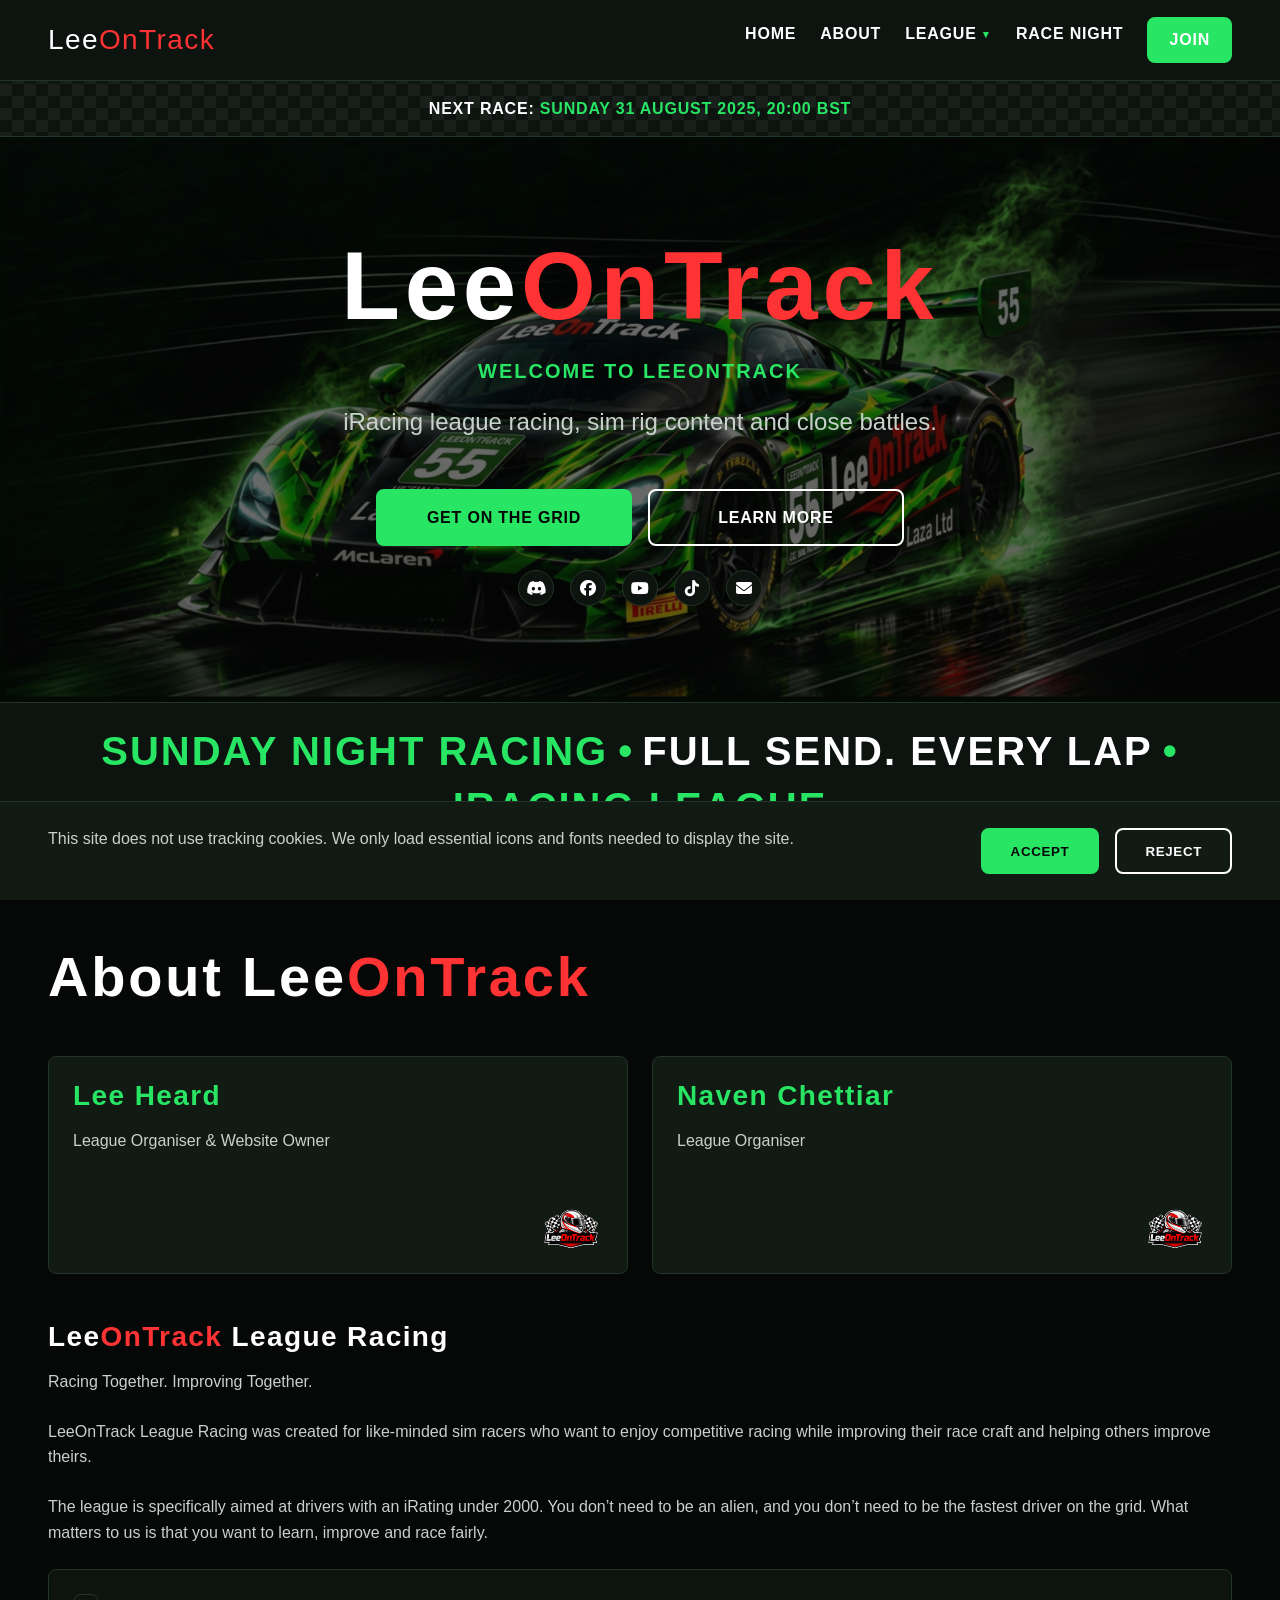
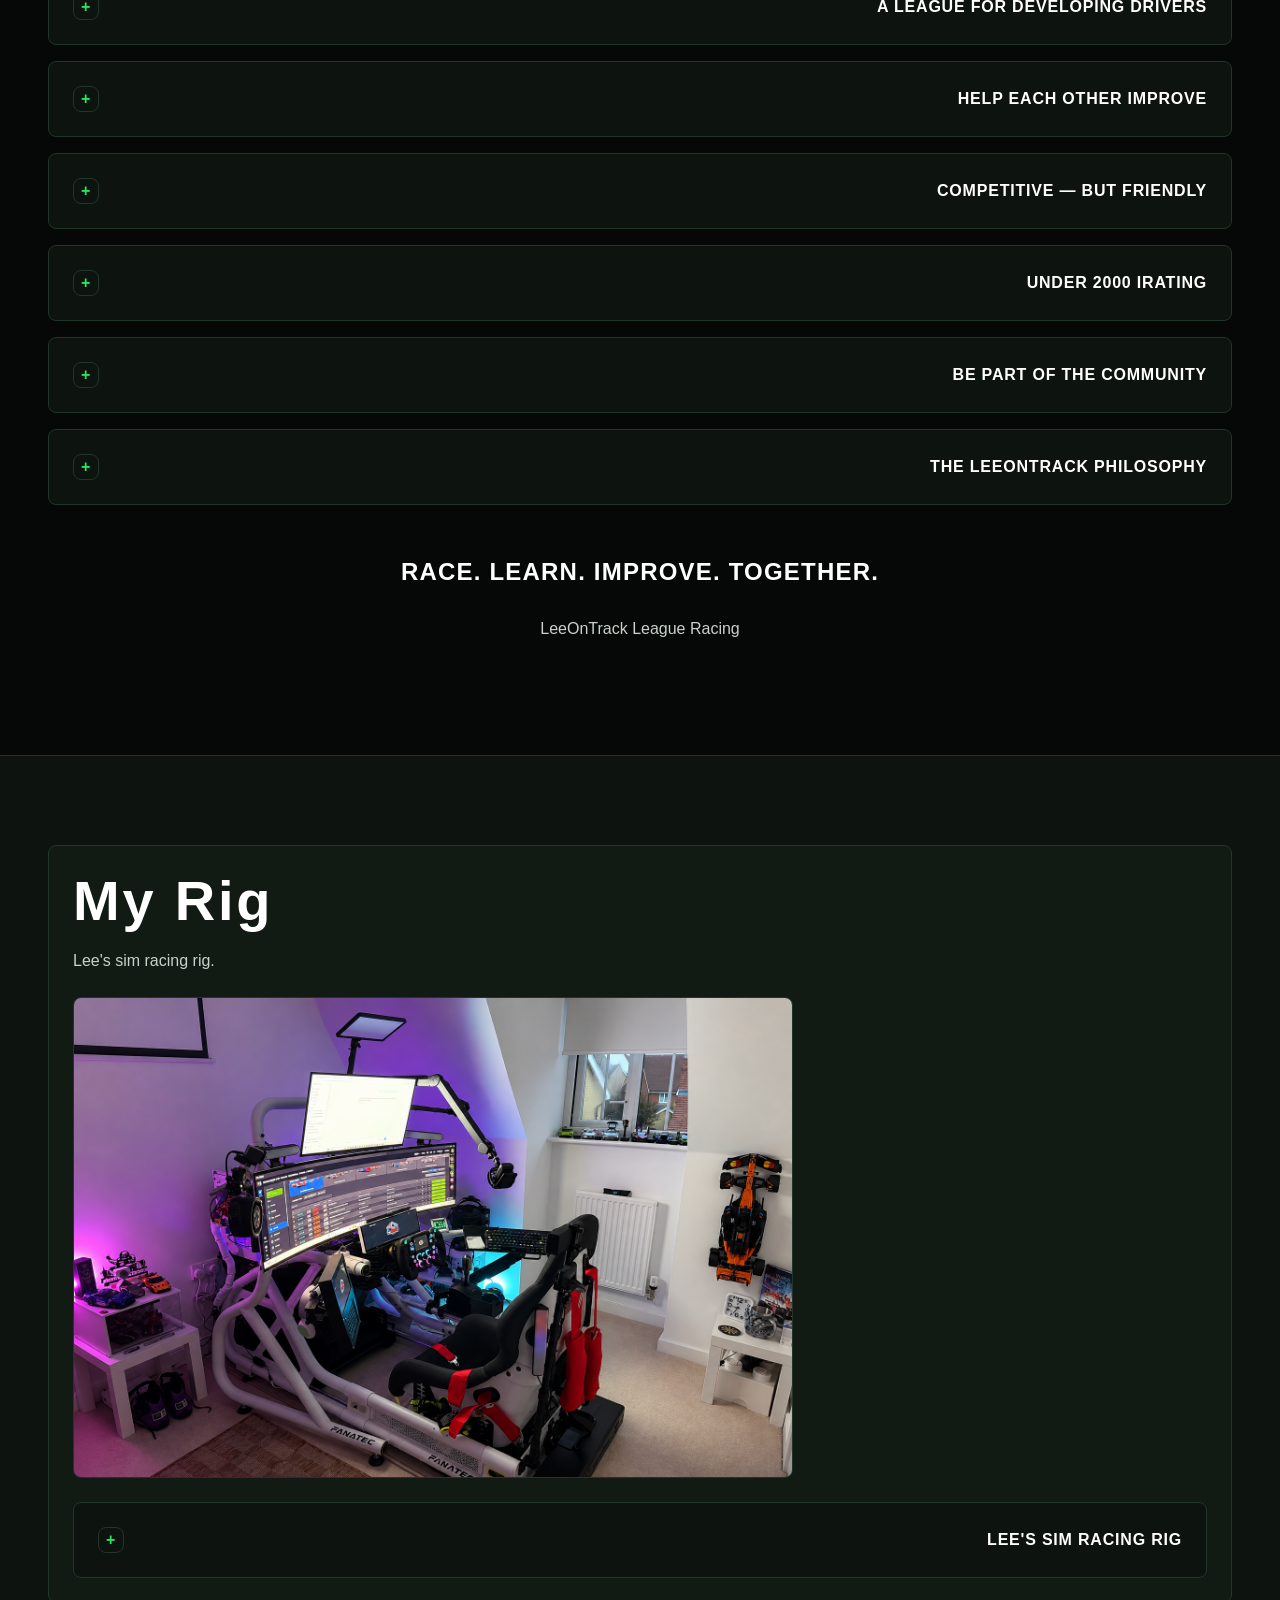
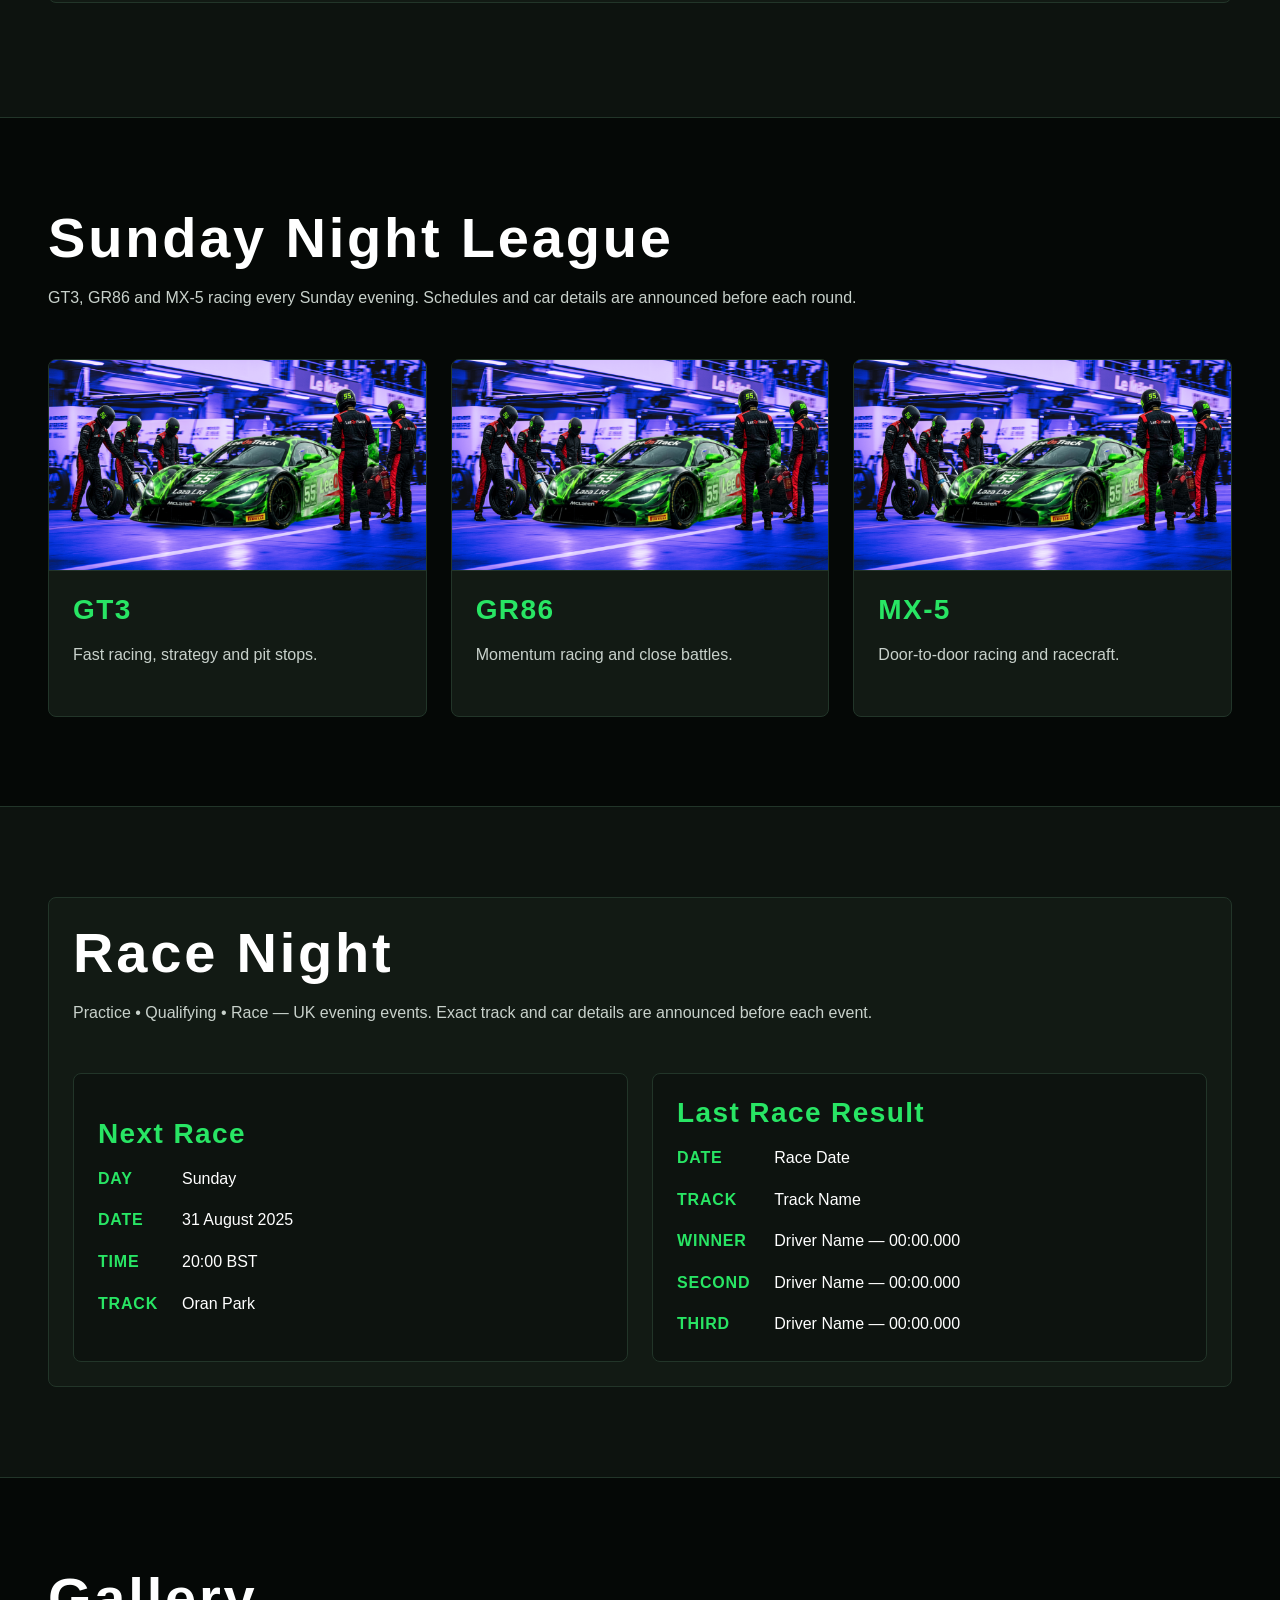
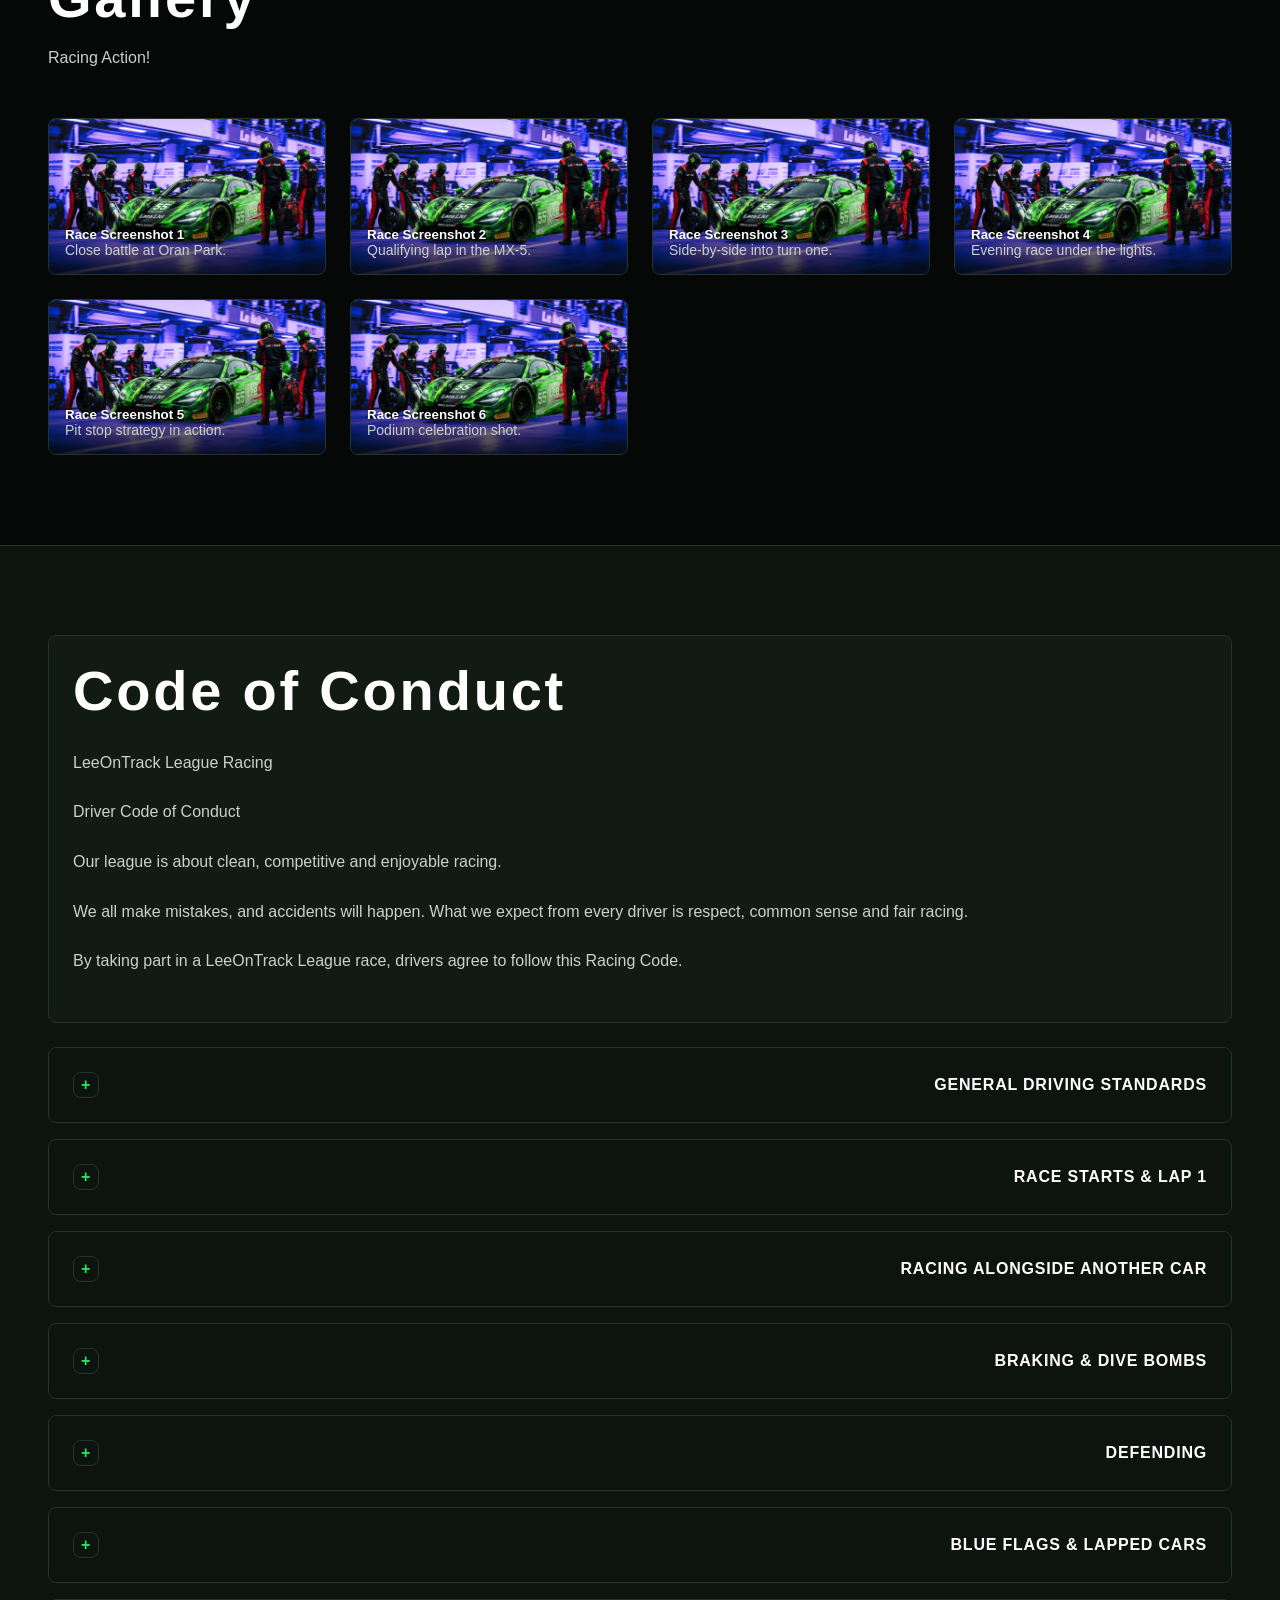
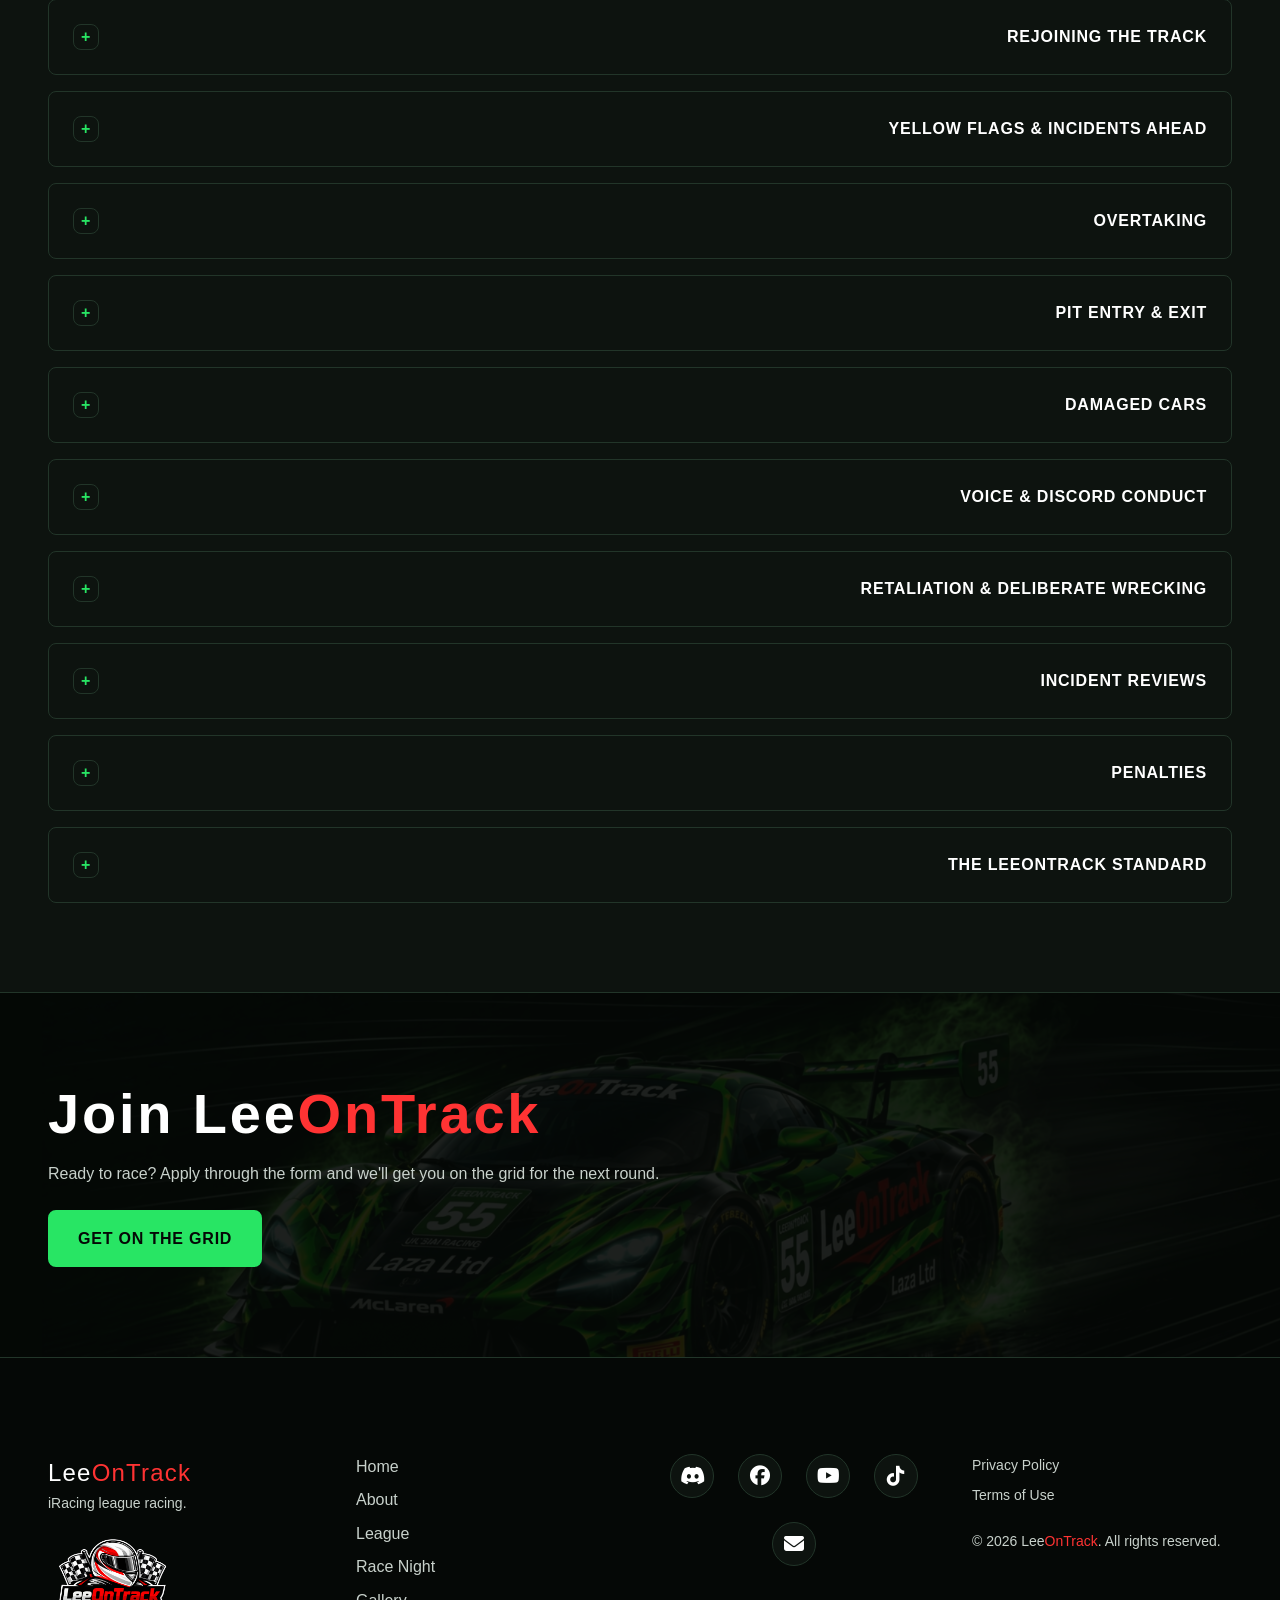
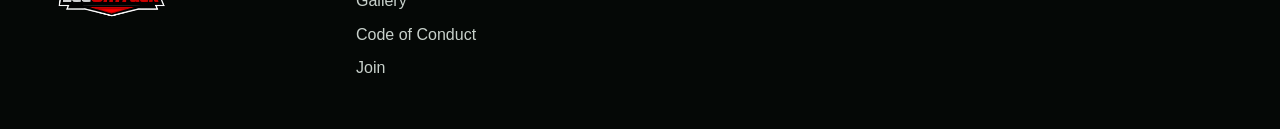
==== commit da55c7ba: "git commit -m "added date to last  race"" ====
--- a/index.html
+++ b/index.html
@@ -292,8 +292,10 @@
               </dl>
             </div>
             <div class="card race-night__card">
-              <h3>Last Race</h3>
+              <h3>Last Race Result</h3>
               <dl class="race-night__details">
+                <dt>Date</dt>
+                <dd>Race Date</dd>
                 <dt>Track</dt>
                 <dd>Track Name</dd>
                 <dt>Winner</dt>
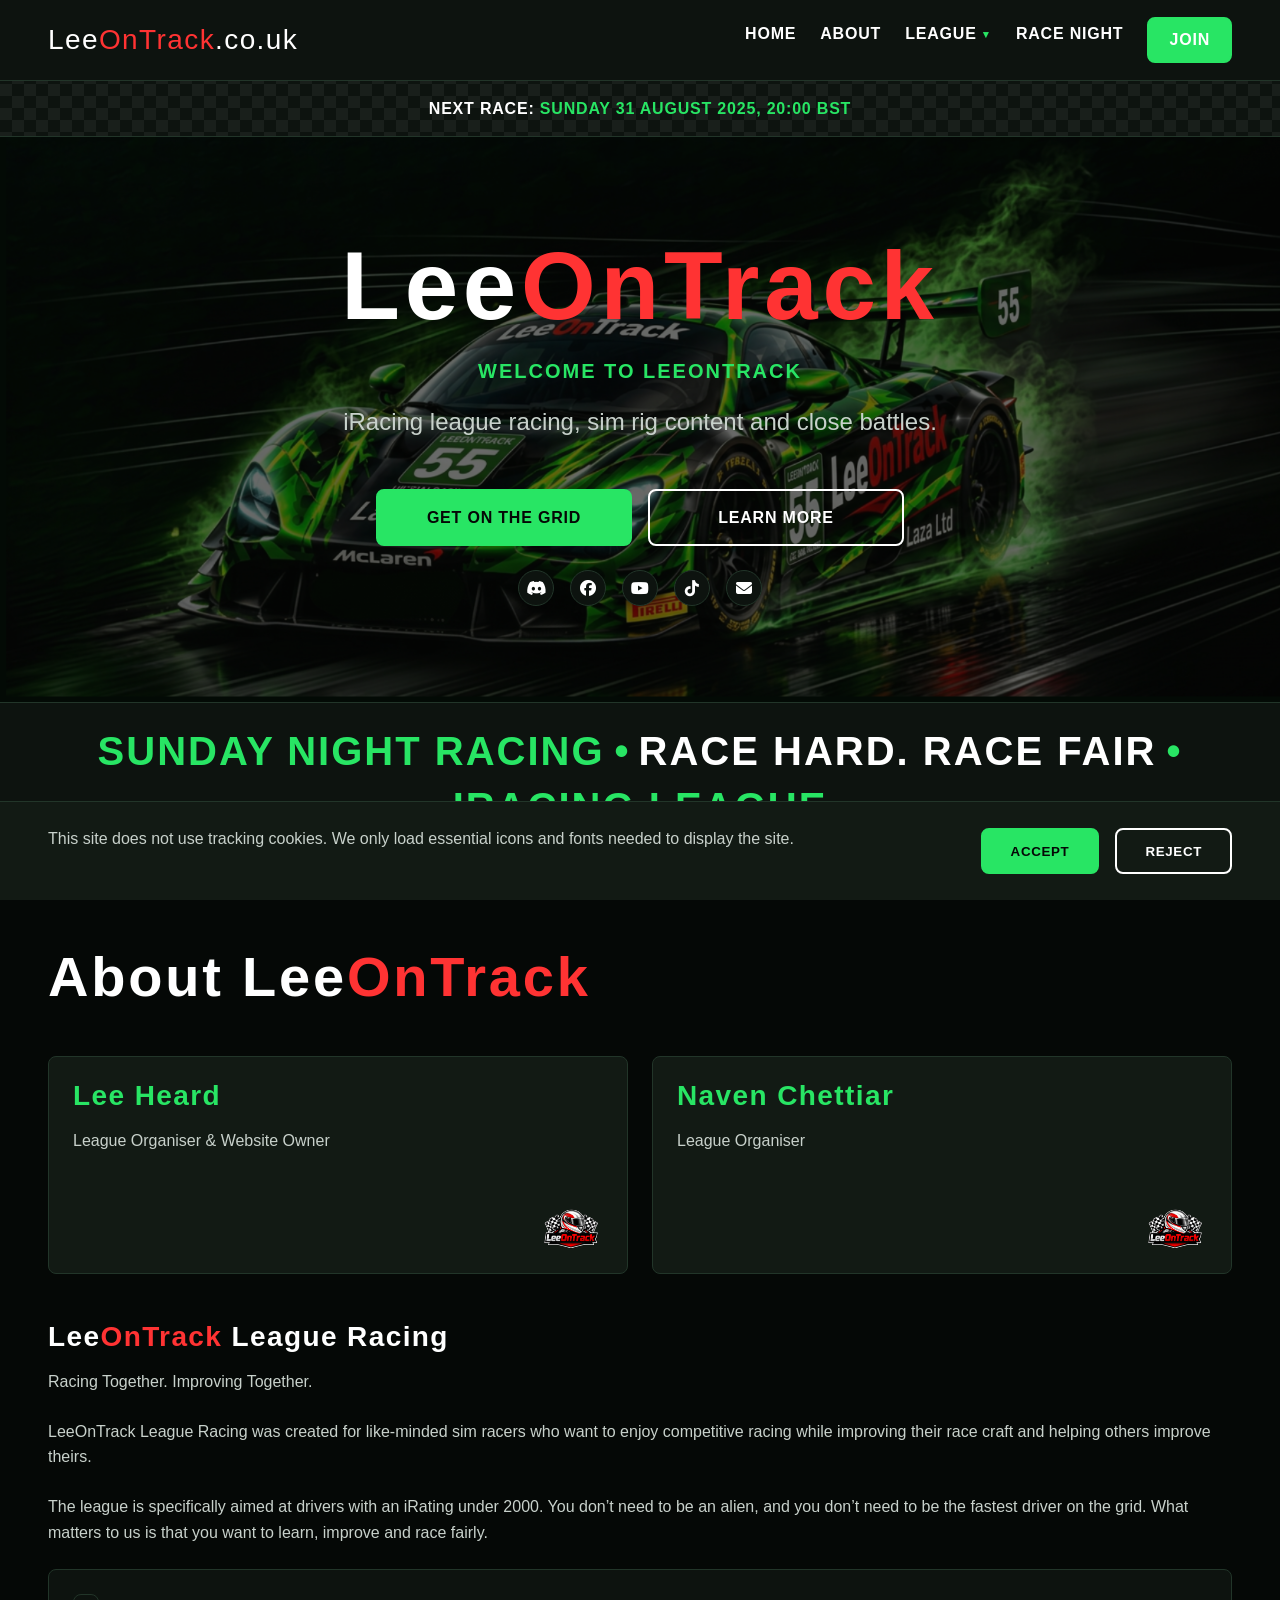
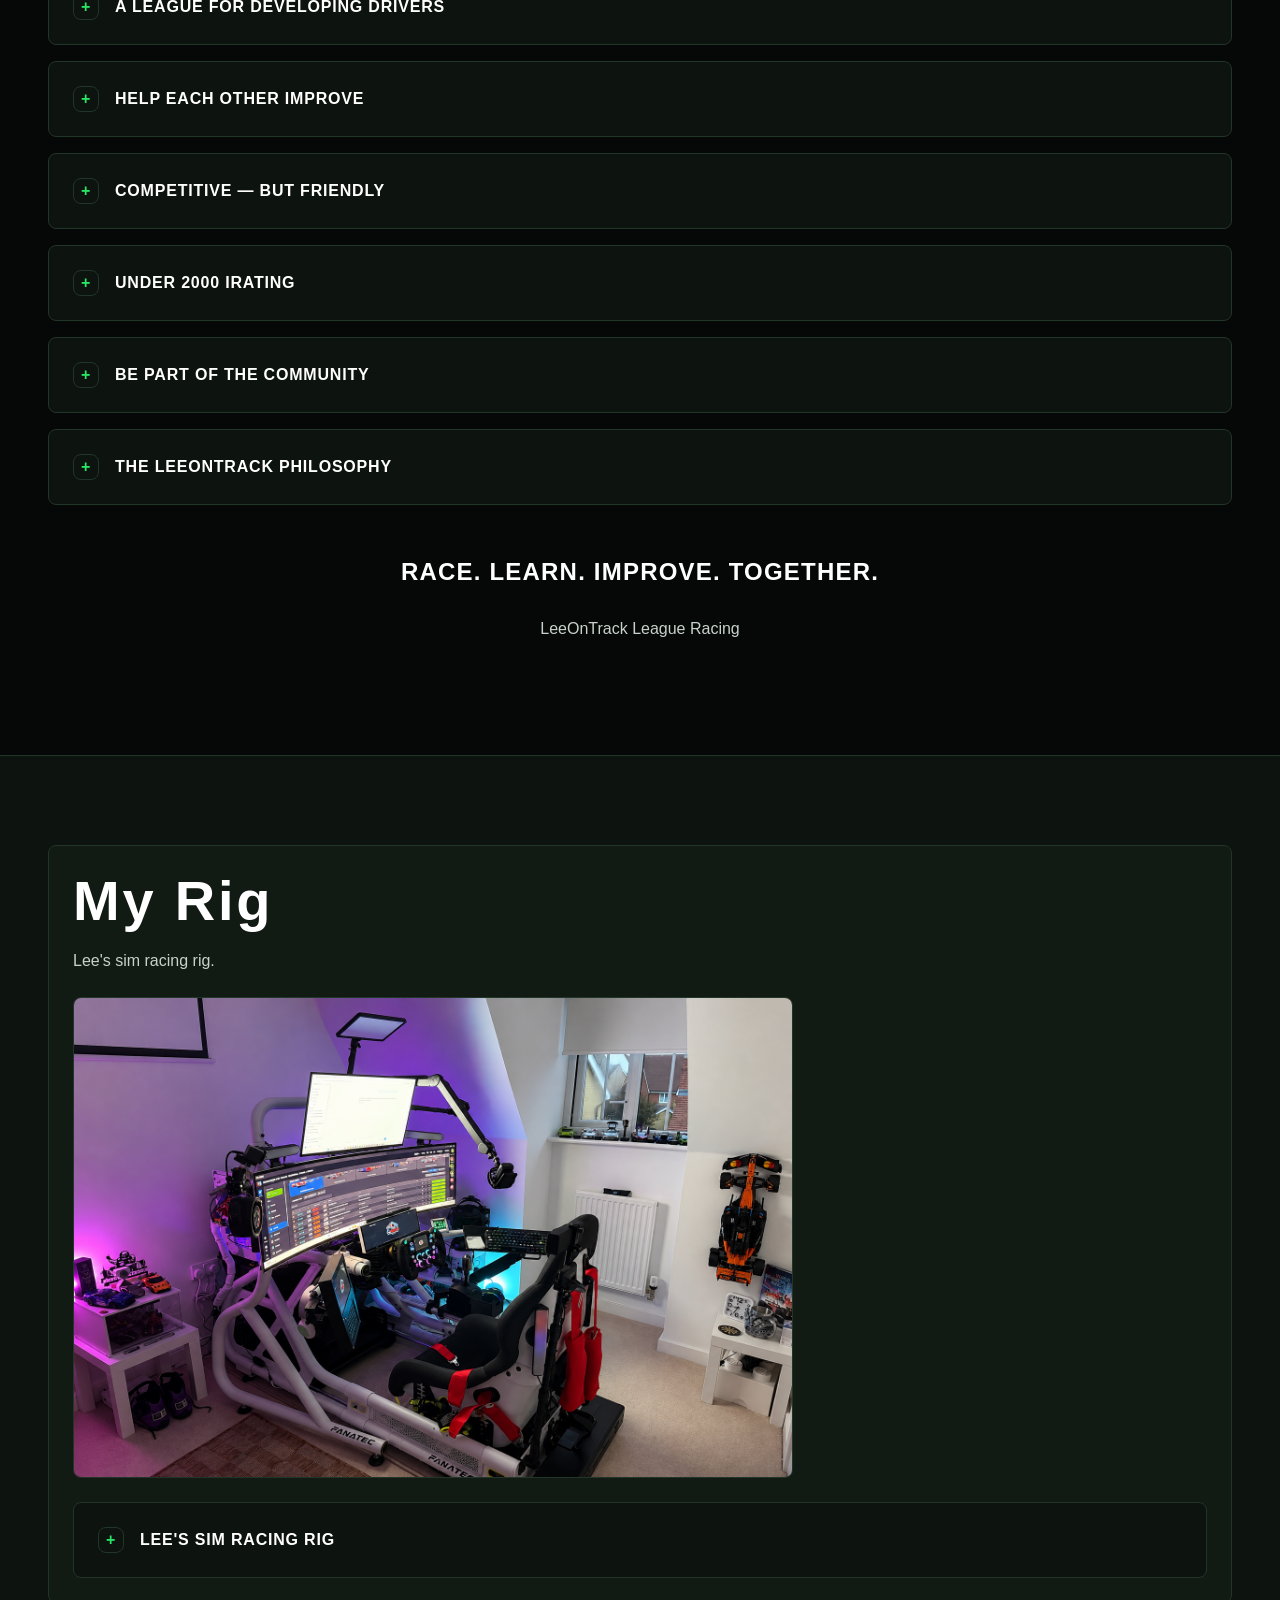
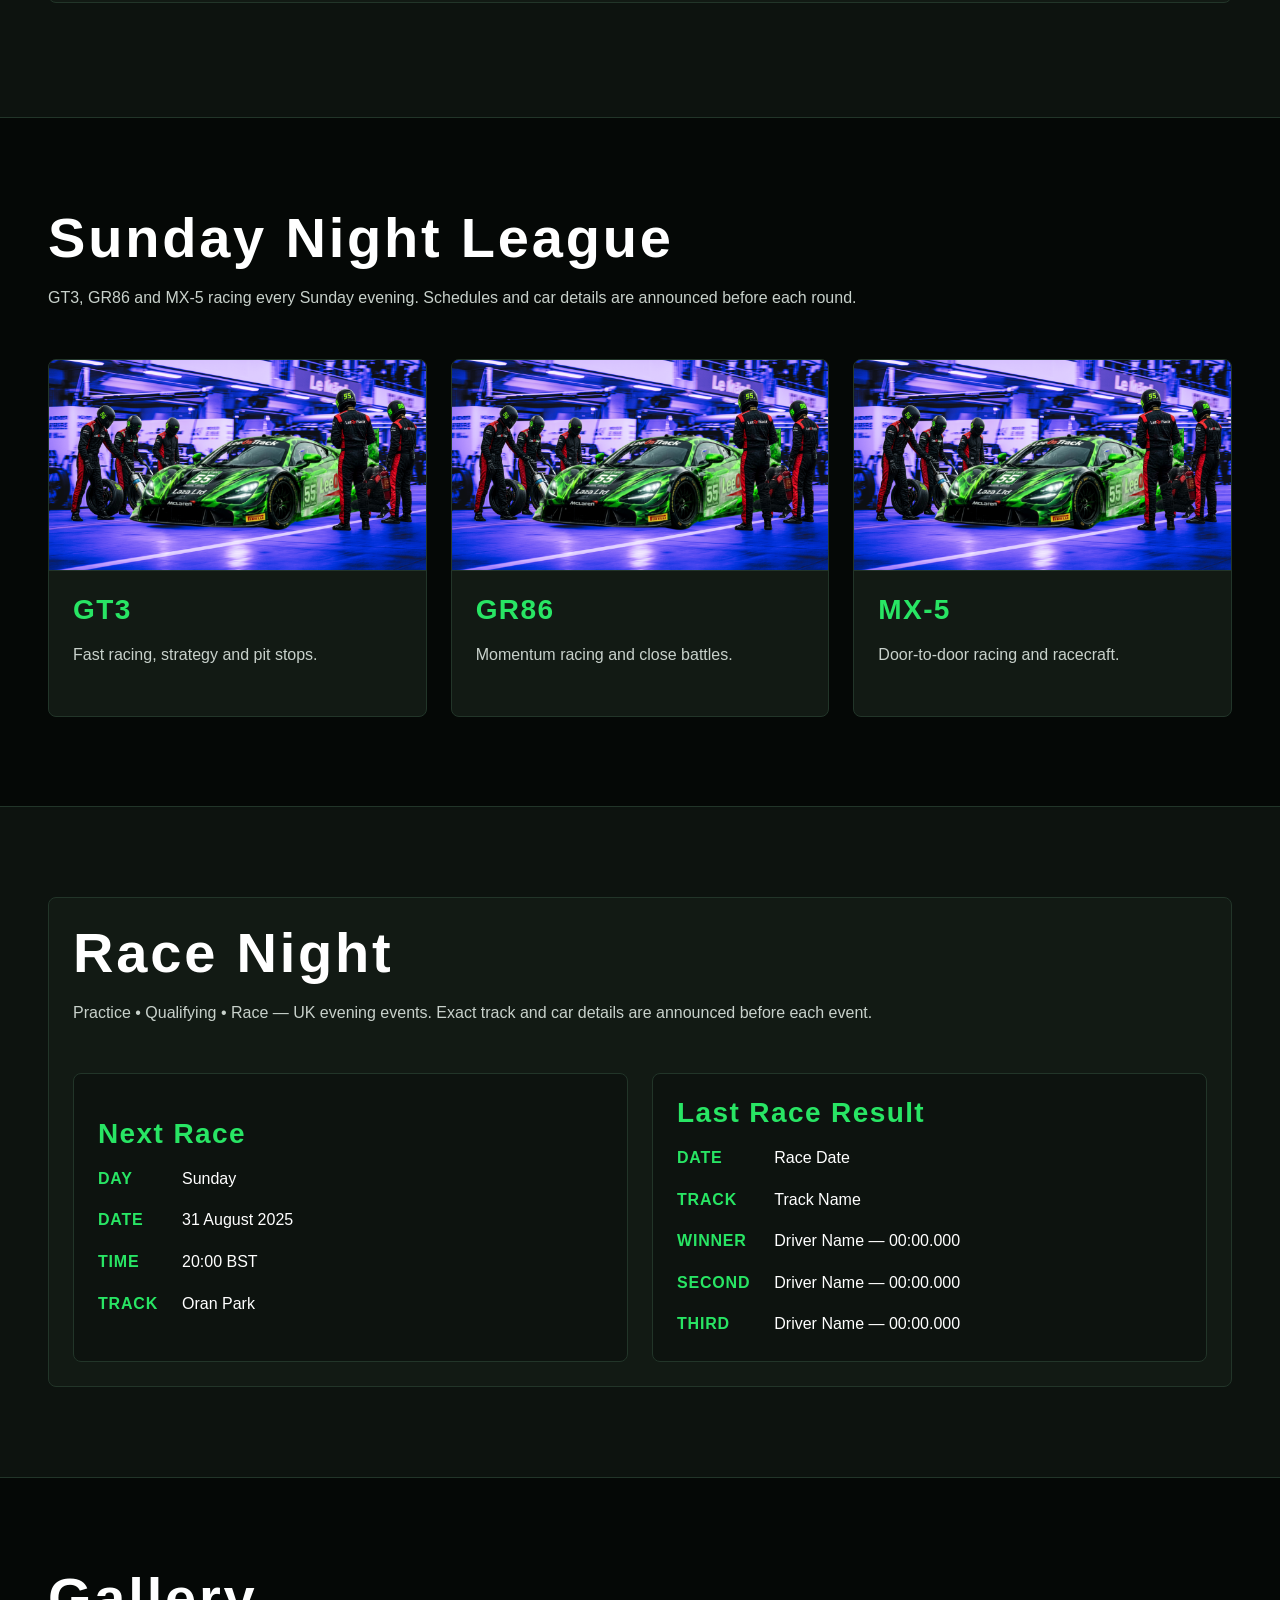
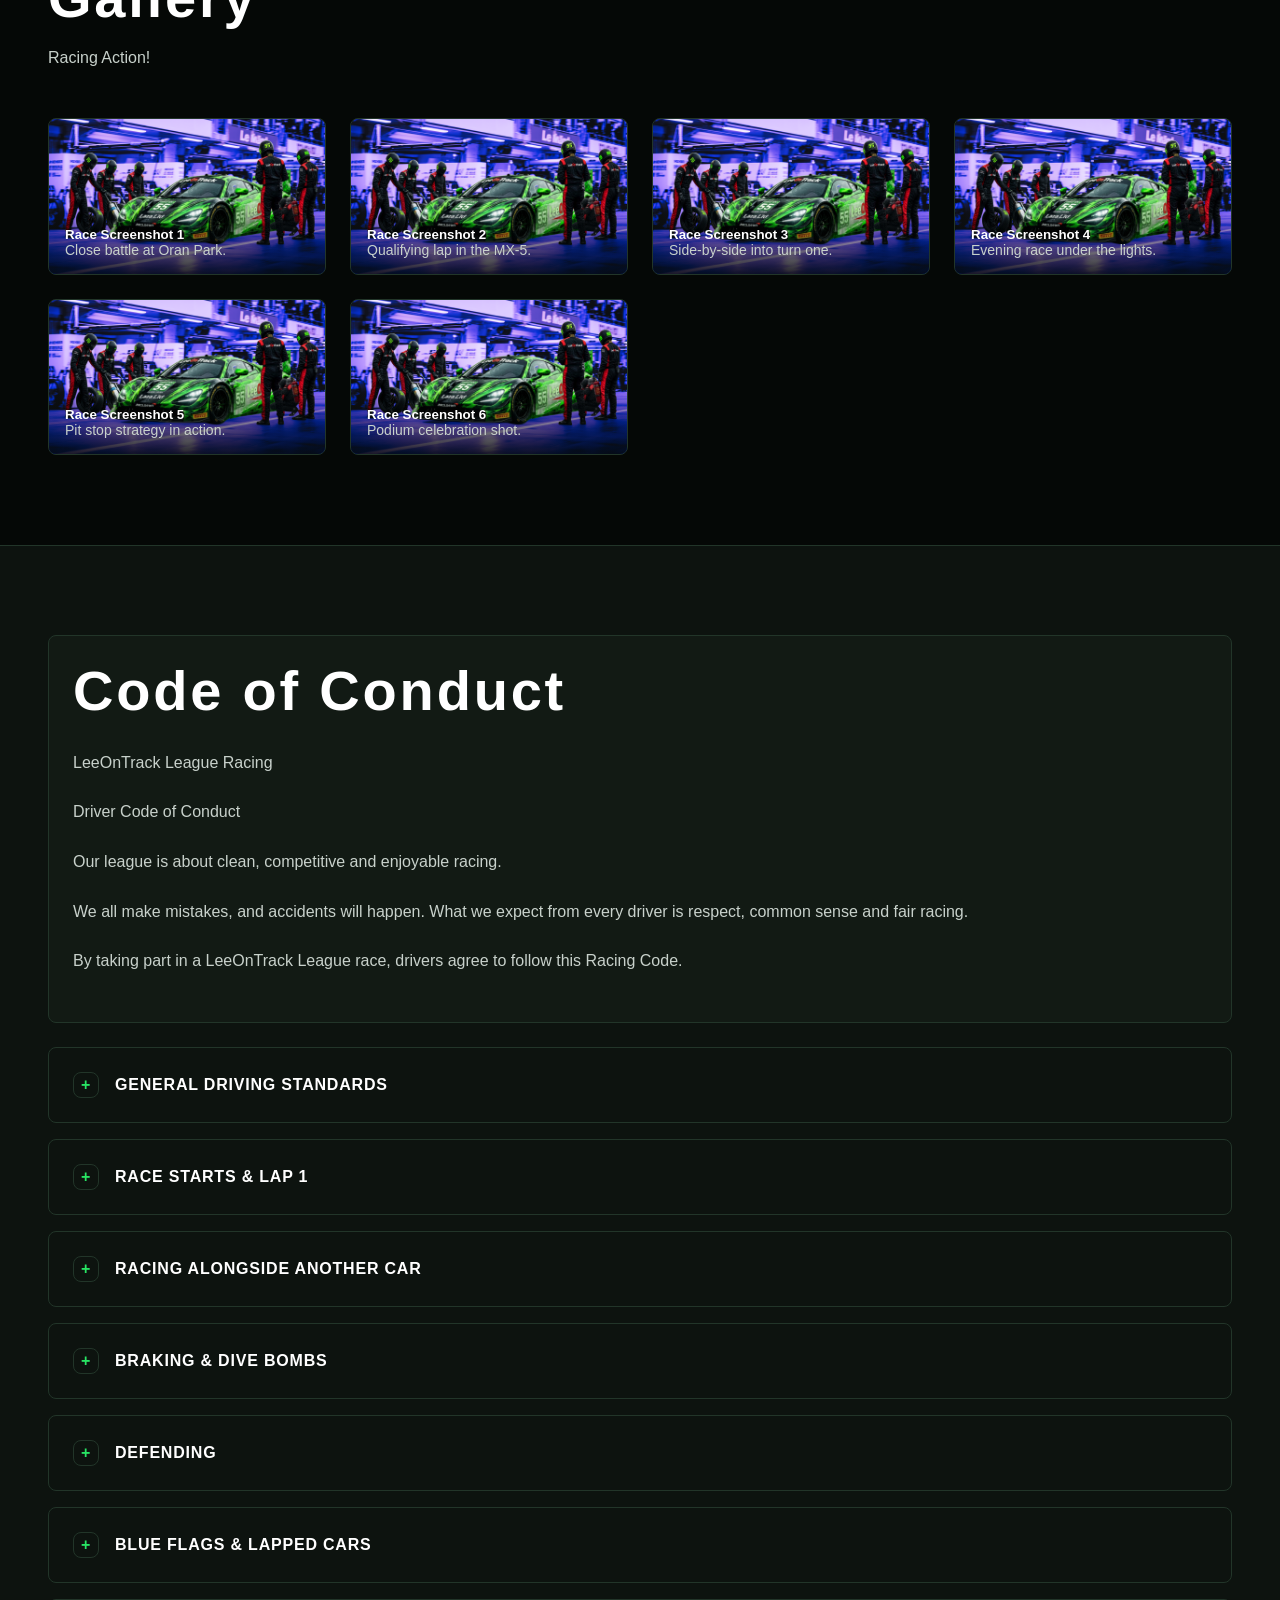
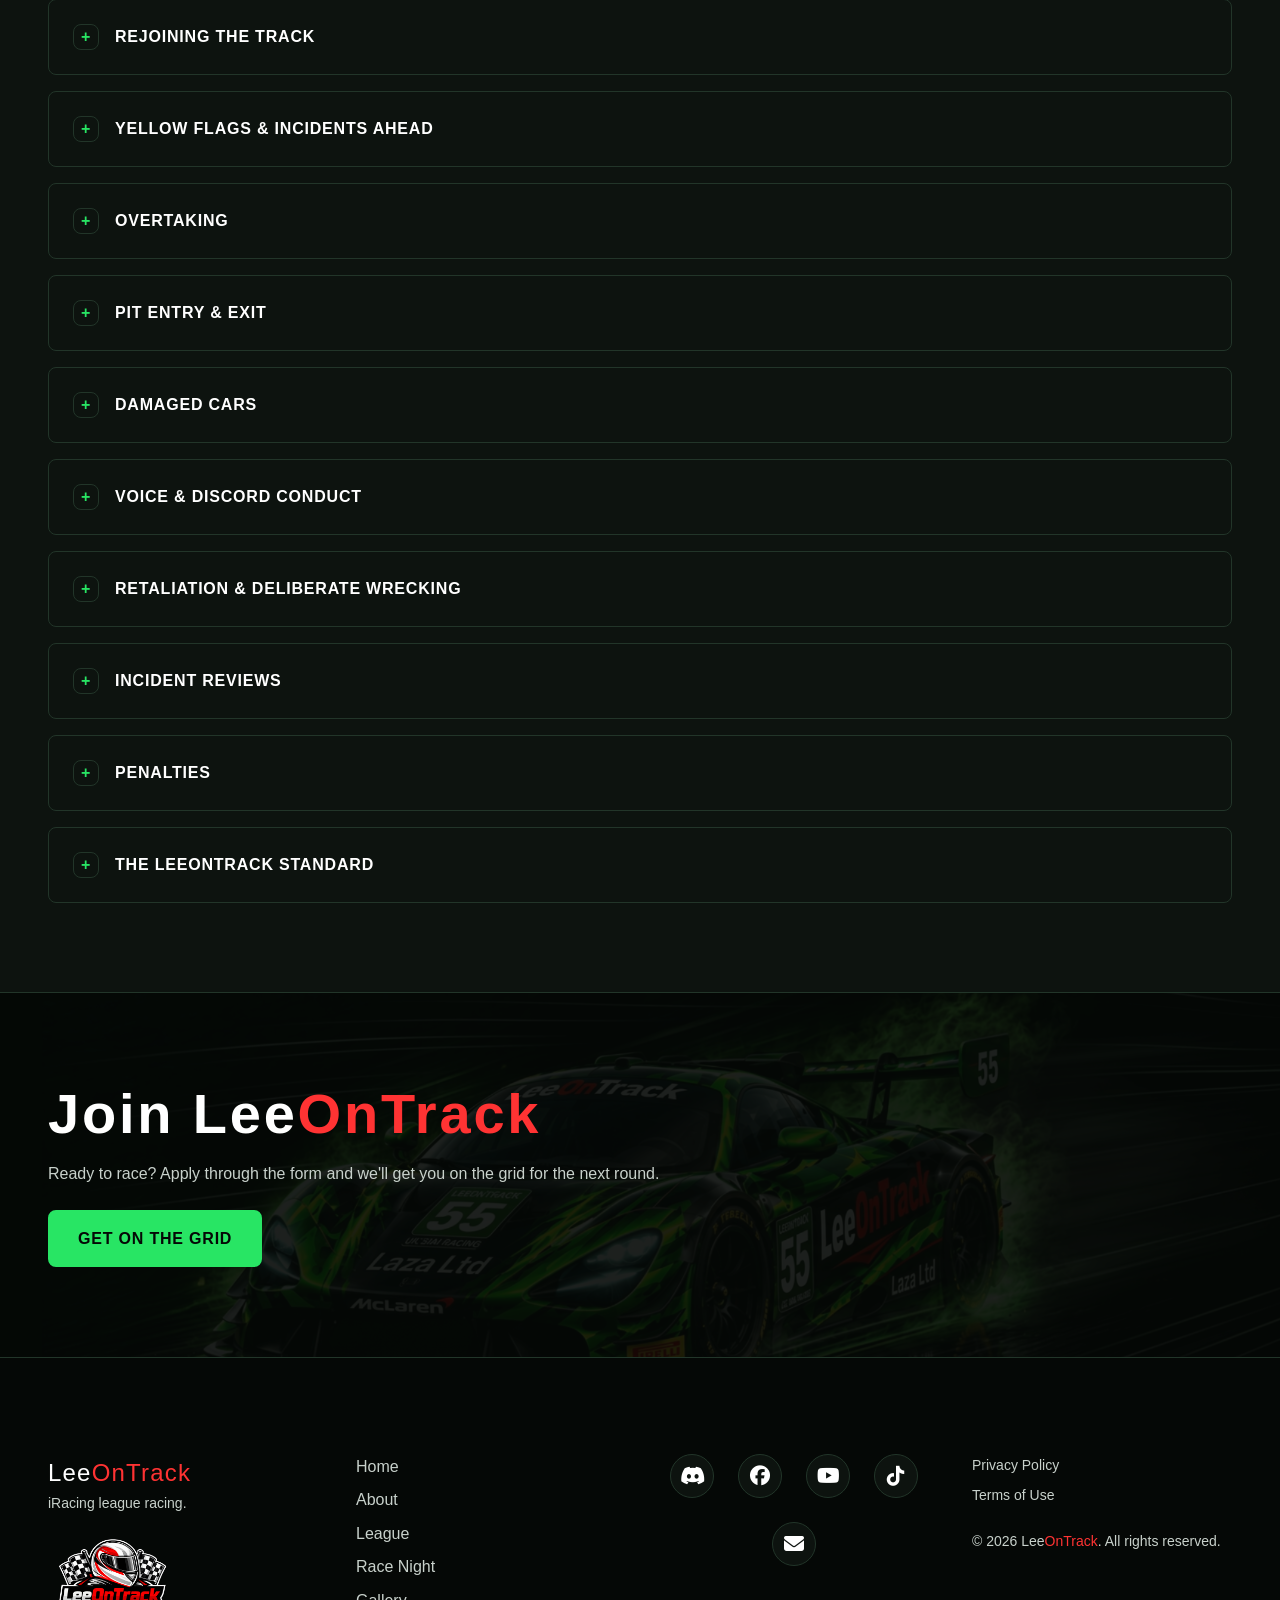
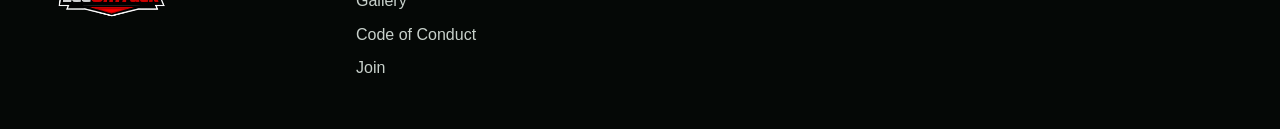
==== commit 9aadf530: "changed send to race hard etc" ====
--- a/index.html
+++ b/index.html
@@ -3,6 +3,7 @@
 <head>
   <meta charset="UTF-8">
   <meta name="viewport" content="width=device-width, initial-scale=1.0">
+  <meta name="robots" content="noindex, nofollow">
   <meta name="description" content="LeeOnTrack - iRacing sim racing league.">
   <meta name="author" content="LeeOnTrack">
   <meta property="og:title" content="LeeOnTrack | League Racing">
@@ -12,6 +13,7 @@
   <meta property="og:image" content="https://leeontrack.co.uk/assets/images/logo.png">
   <meta name="twitter:card" content="summary_large_image">
   <title>LeeOnTrack | League Racing</title>
+  <meta http-equiv="Content-Security-Policy" content="default-src 'self'; style-src 'self' 'unsafe-inline' https://cdnjs.cloudflare.com; font-src https://cdnjs.cloudflare.com; img-src 'self' data:; script-src 'self'; connect-src 'self'; form-action 'self' https://formsubmit.co;">
   <link rel="icon" type="image/svg+xml" href="assets/images/favicon.svg">
   <link rel="preconnect" href="https://cdnjs.cloudflare.com" crossorigin>
   <link rel="stylesheet" href="https://cdnjs.cloudflare.com/ajax/libs/font-awesome/6.5.2/css/all.min.css" integrity="sha512-SnH5WK+bZxgPHs44uWIX+LLJAJ9/2PkPKZ5QiAj6Ta86w+fsb2TkcmfRyVX3pBnMFcV7oQPJkl9QevSCWr3W6A==" crossorigin="anonymous" referrerpolicy="no-referrer">
@@ -20,7 +22,7 @@
 <body>
   <header class="site-header">
     <div class="container header-inner">
-      <a class="logo" href="#home">Lee<span class="on-red">OnTrack</span></a>
+      <a class="logo" href="#home">Lee<span class="on-red">OnTrack</span>.co.uk</a>
       <p class="next-race-message">
         <span class="next-race-message__label">Next Race:</span>
         <span class="next-race-message__date">Sunday 31 August 2025, 20:00 BST</span>
@@ -116,8 +118,8 @@
           <div class="racing-banner__text">
             <p class="racing-banner__line racing-banner__line--green">SUNDAY NIGHT RACING<span class="racing-banner__dot" aria-hidden="true">•</span></p>
             <p class="racing-banner__line">
-              <span class="racing-banner__line--white">FULL SEND.</span>
-              <span class="racing-banner__line--white">EVERY LAP<span class="racing-banner__dot" aria-hidden="true">•</span></span>
+              <span class="racing-banner__line--white">RACE HARD.</span>
+              <span class="racing-banner__line--white">RACE FAIR<span class="racing-banner__dot" aria-hidden="true">•</span></span>
             </p>
             <p class="racing-banner__line racing-banner__line--green">iRACING LEAGUE</p>
           </div>
@@ -130,12 +132,12 @@
         <h2>About Lee<span class="on-red">OnTrack</span></h2>
         <div class="grid grid--cards">
           <div class="card">
-            <img class="card__logo" src="assets/images/lot-logo.svg" alt="" loading="lazy" aria-hidden="true">
+            <img class="card__logo" src="assets/images/lot-logo.svg" alt="LeeOnTrack.co.uk iRacing League" loading="lazy" aria-hidden="true">
             <h3>Lee Heard</h3>
             <p>League Organiser &amp; Website Owner</p>
           </div>
           <div class="card">
-            <img class="card__logo" src="assets/images/lot-logo.svg" alt="" loading="lazy" aria-hidden="true">
+            <img class="card__logo" src="assets/images/lot-logo.svg" alt="LeeOnTrack.co.uk iRacing League" loading="lazy" aria-hidden="true">
             <h3>Naven Chettiar</h3>
             <p>League Organiser</p>
           </div>
@@ -310,7 +312,9 @@
         </div>
       </div>
     </section>
-
+<!-- ====================================
+GALLERY SECTION - edit images here 
+===================================== -->
     <section id="gallery" class="section">
       <div class="container">
         <h2>Gallery</h2>
@@ -361,7 +365,9 @@
         </div>
       </div>
     </section>
-
+<!-- ====================================
+CODE OF CONDUCT SECTION
+===================================== -->
     <section id="code-of-conduct" class="section section--surface">
       <div class="container">
         <div class="code-of-conduct__intro">
@@ -610,7 +616,9 @@
         </div>
       </div>
     </section>
-
+<!-- ====================================
+JOIN SECTION
+===================================== -->
     <section id="join" class="section">
       <div class="join__bg" role="img" aria-label="" aria-hidden="true"></div>
       <div class="container container--narrow">
@@ -620,7 +628,9 @@
       </div>
     </section>
   </main>
-
+<!-- ====================================
+FOOTER SECTION
+===================================== -->
   <footer class="site-footer">
     <div class="container">
       <div class="footer__grid">
--- a/assets/css/styles.css
+++ b/assets/css/styles.css
@@ -998,9 +998,9 @@
 }
 
 .accordion__item summary {
-  display: flex;
-  align-items: center;
-  justify-content: space-between;
+  display: grid;
+  grid-template-columns: auto 1fr;
+  align-items: center;
   gap: var(--space-sm);
   padding: var(--space-md);
   font-weight: 700;
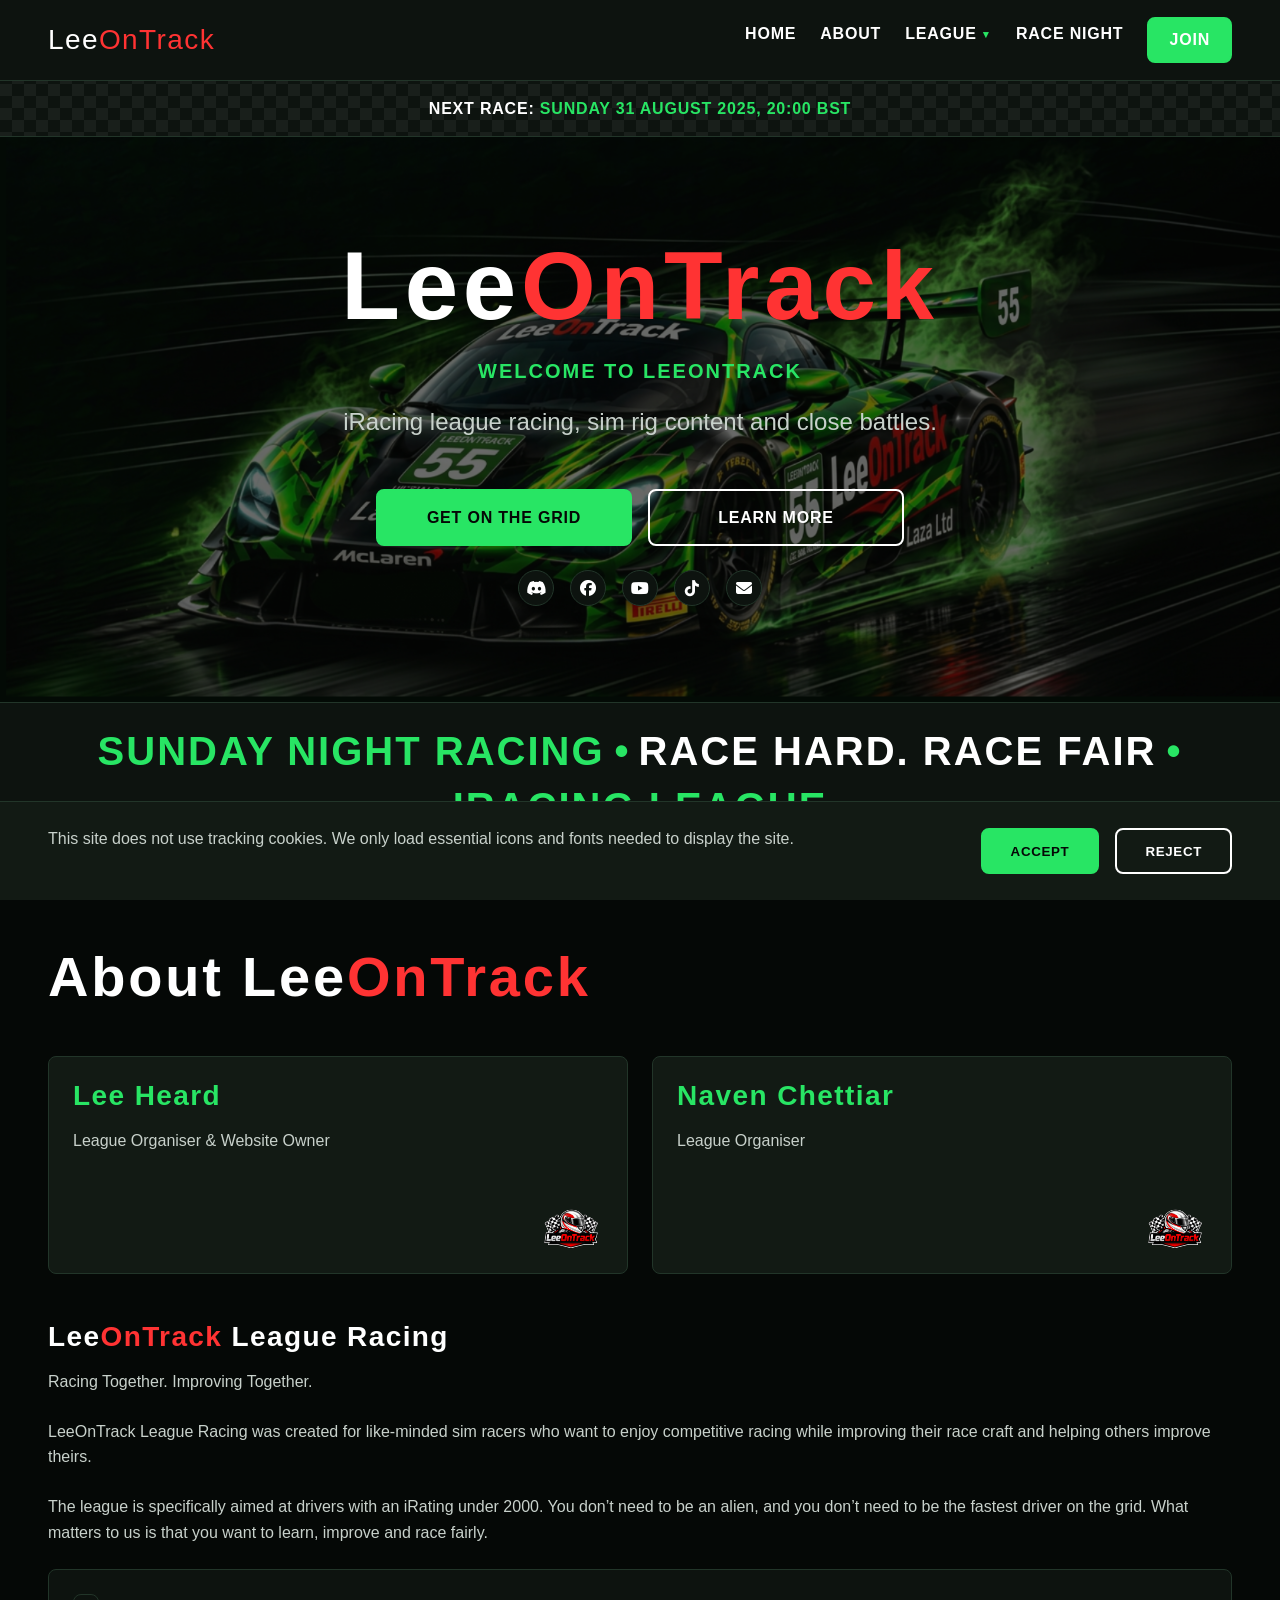
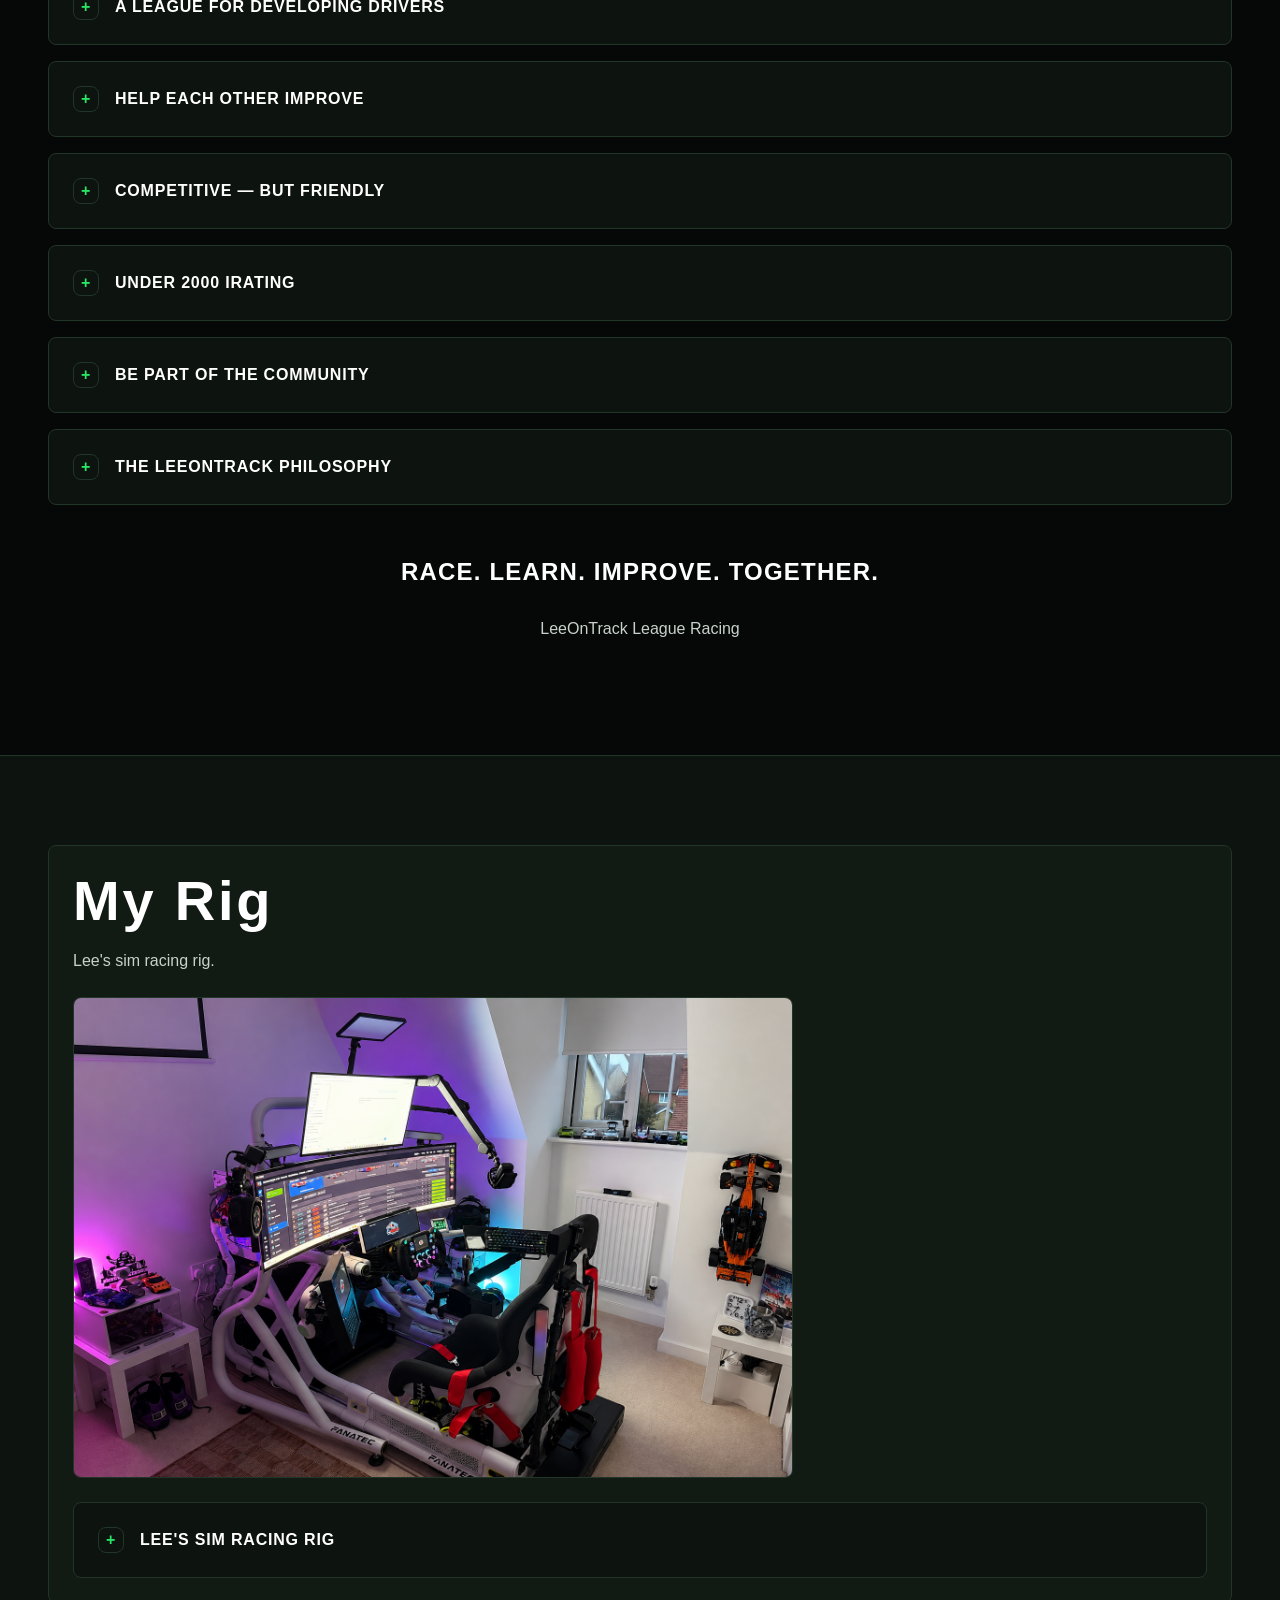
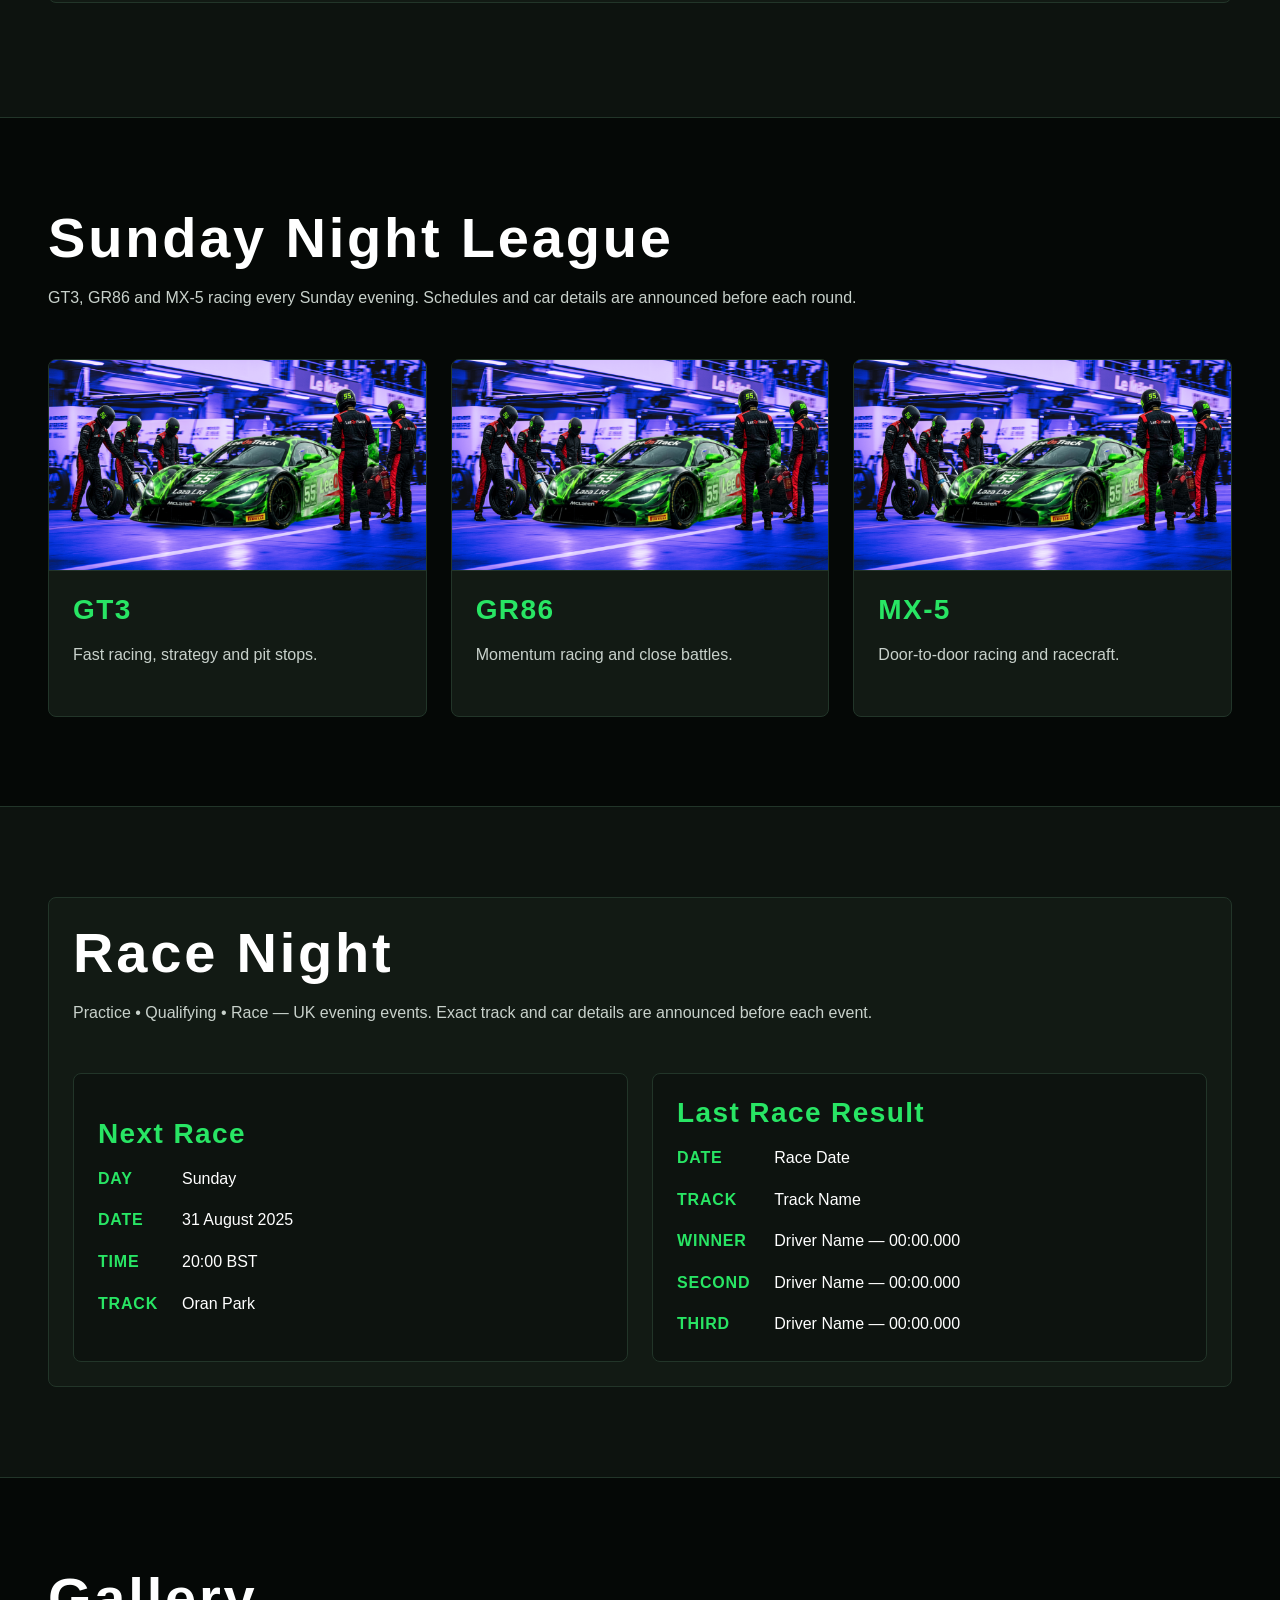
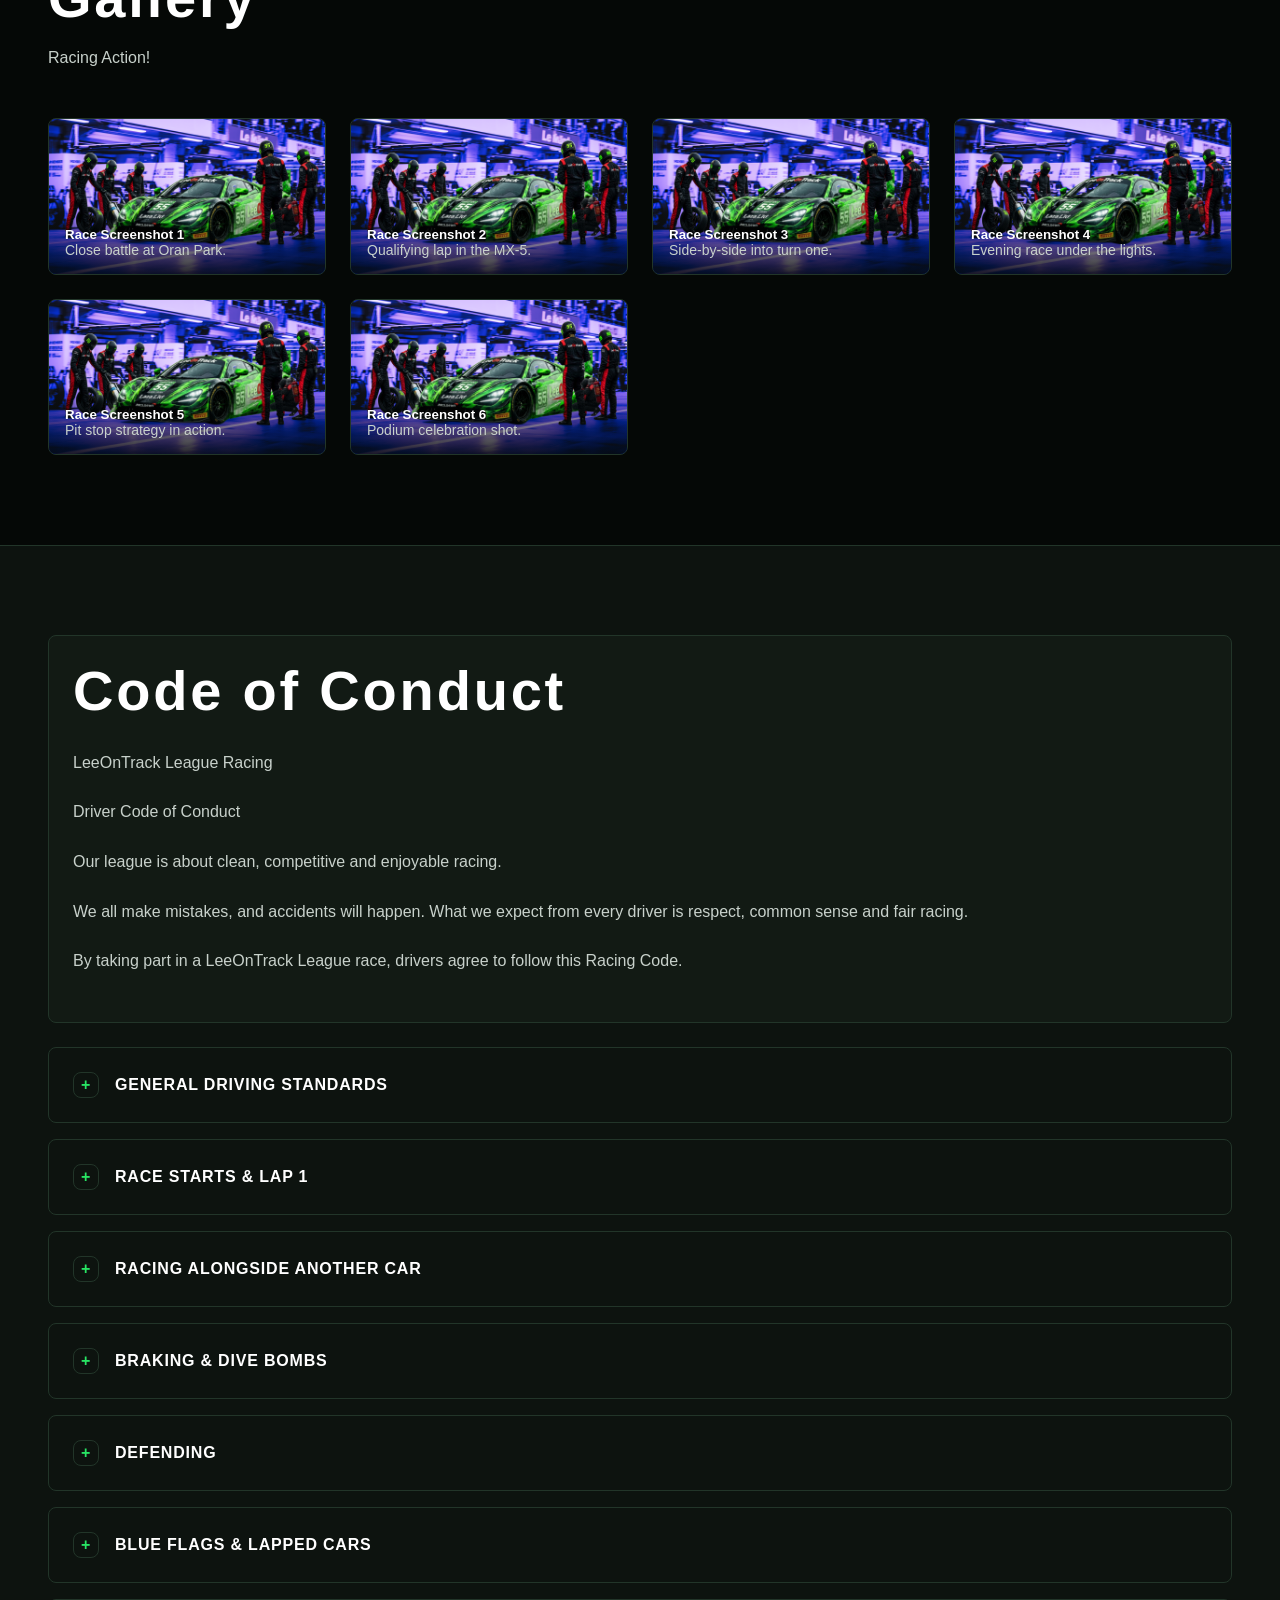
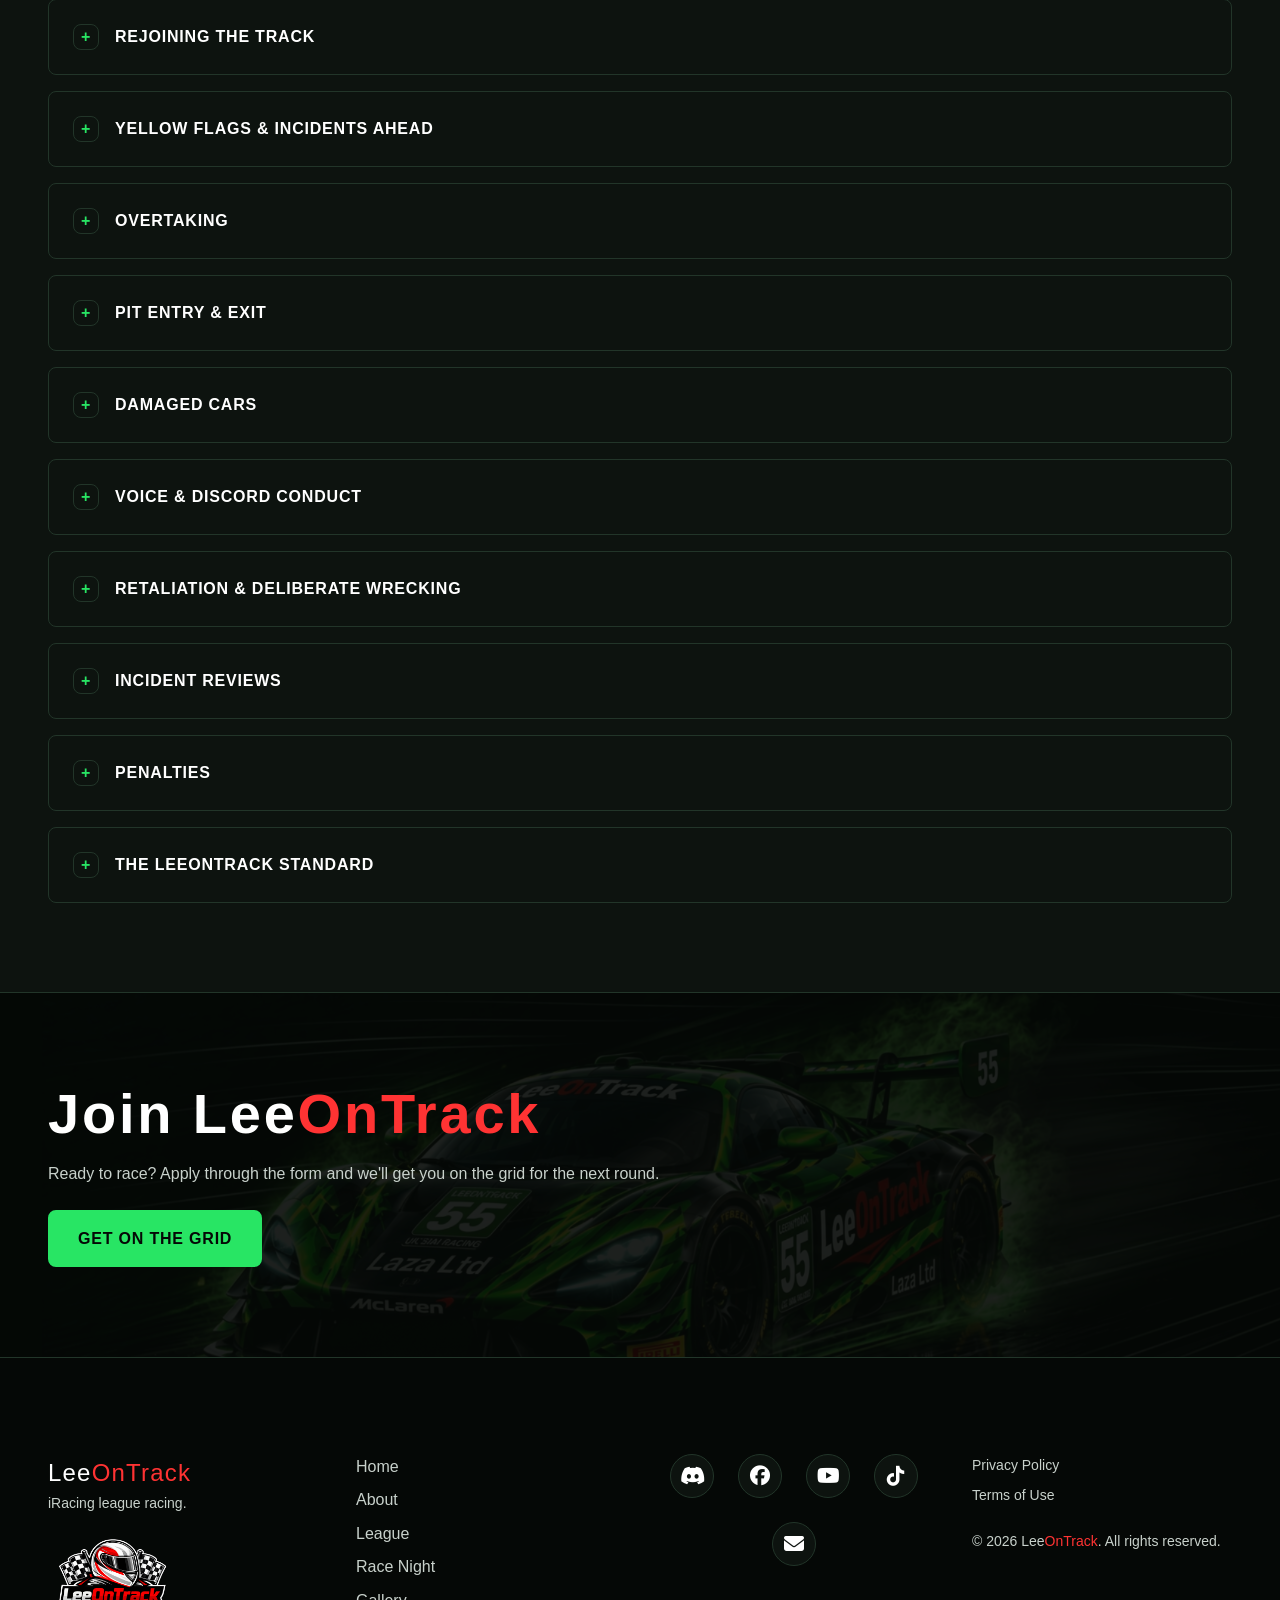
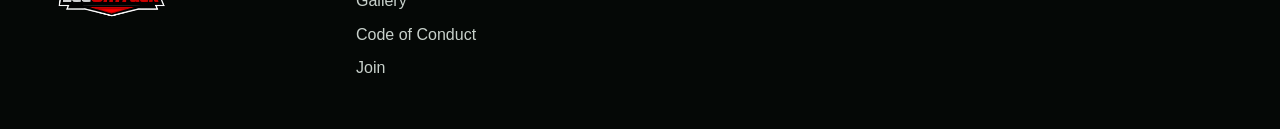
==== commit 444040fa: "text chnage" ====
--- a/index.html
+++ b/index.html
@@ -22,7 +22,7 @@
 <body>
   <header class="site-header">
     <div class="container header-inner">
-      <a class="logo" href="#home">Lee<span class="on-red">OnTrack</span>.co.uk</a>
+      <a class="logo" href="#home">Lee<span class="on-red">OnTrack</span></a>
       <p class="next-race-message">
         <span class="next-race-message__label">Next Race:</span>
         <span class="next-race-message__date">Sunday 31 August 2025, 20:00 BST</span>
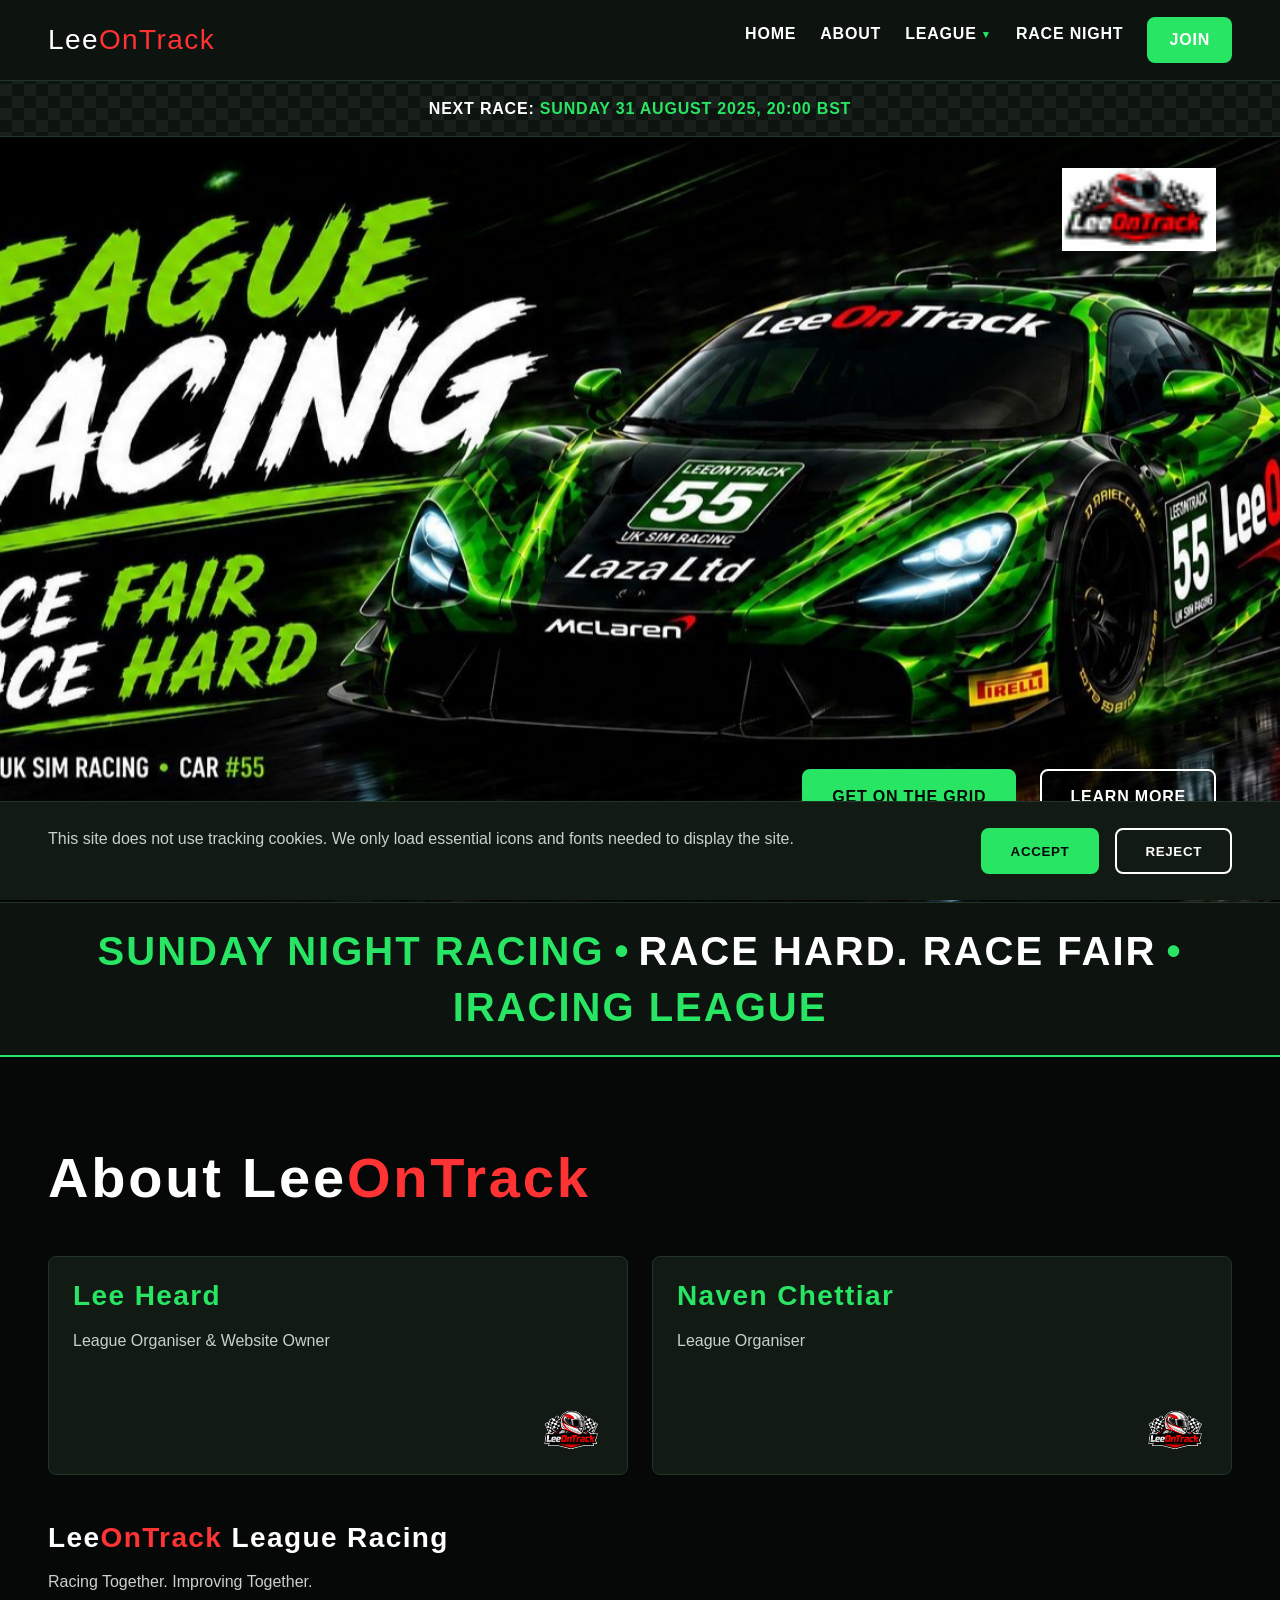
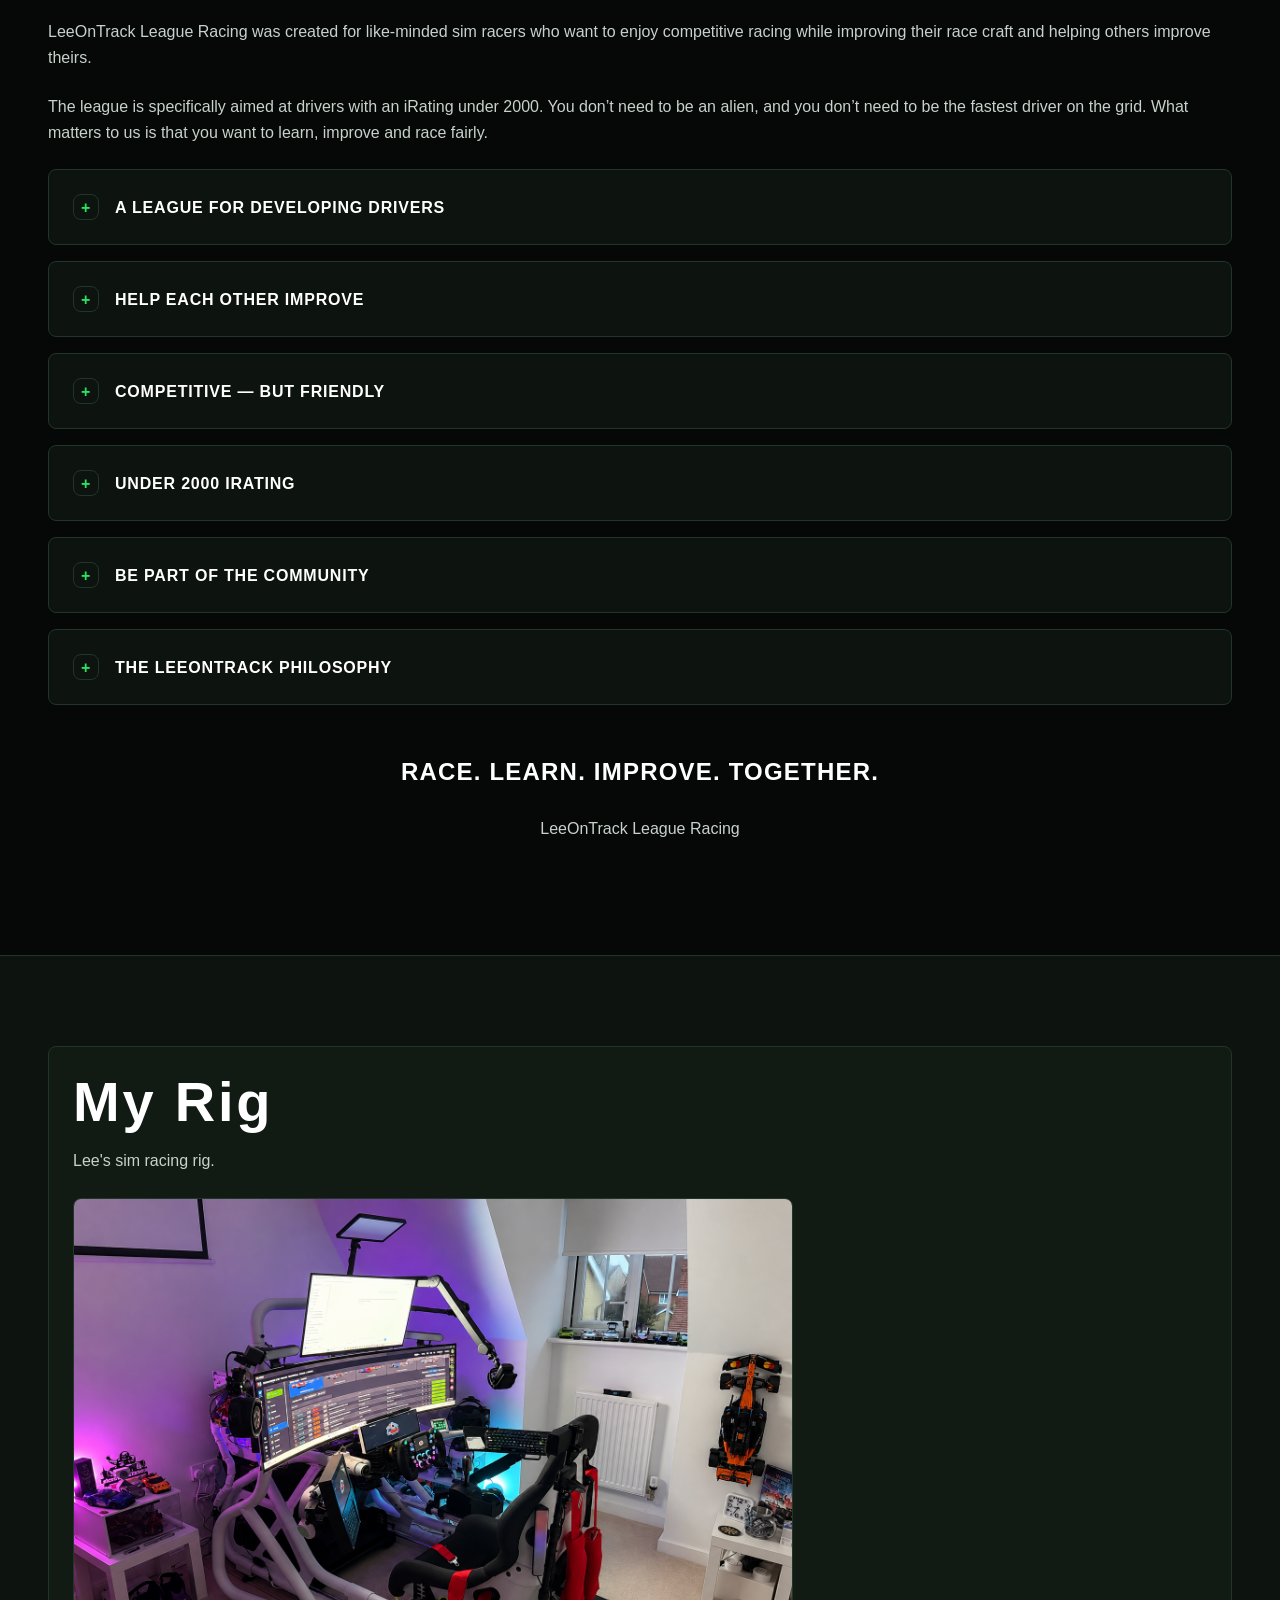
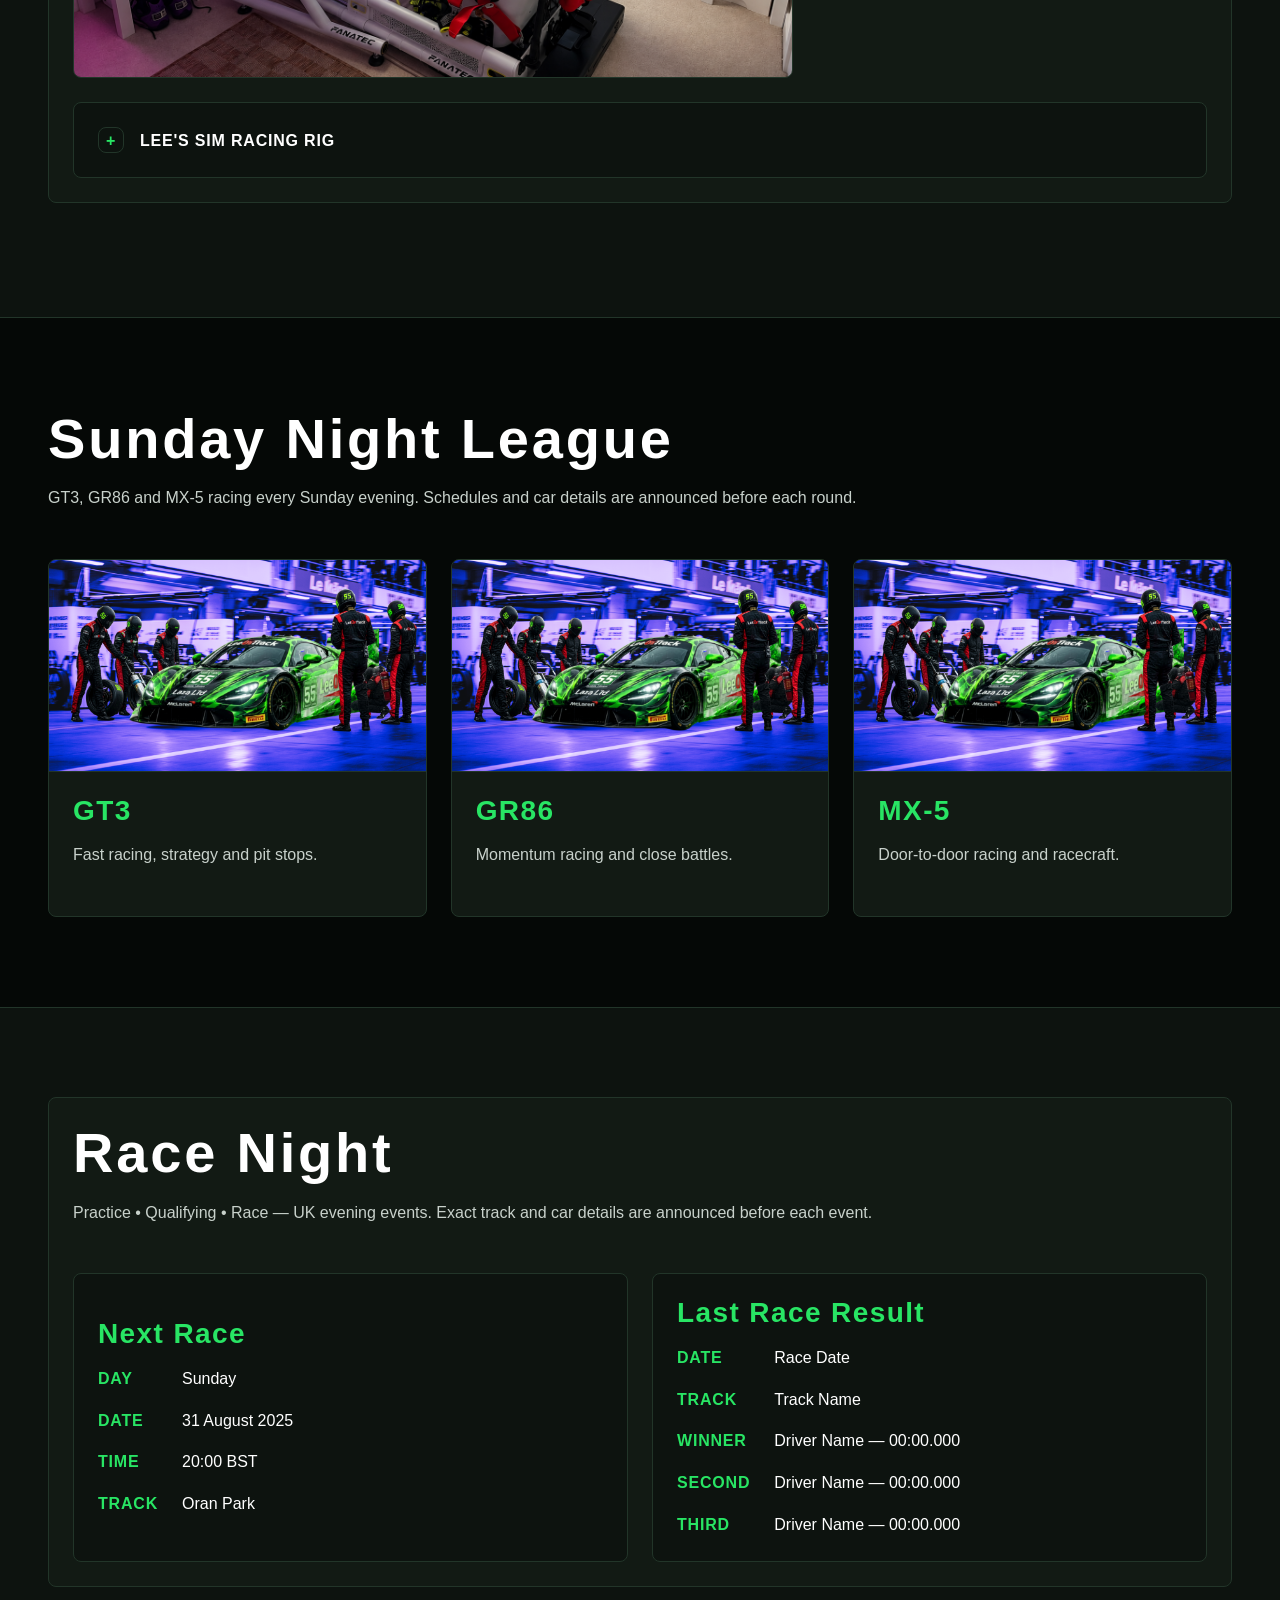
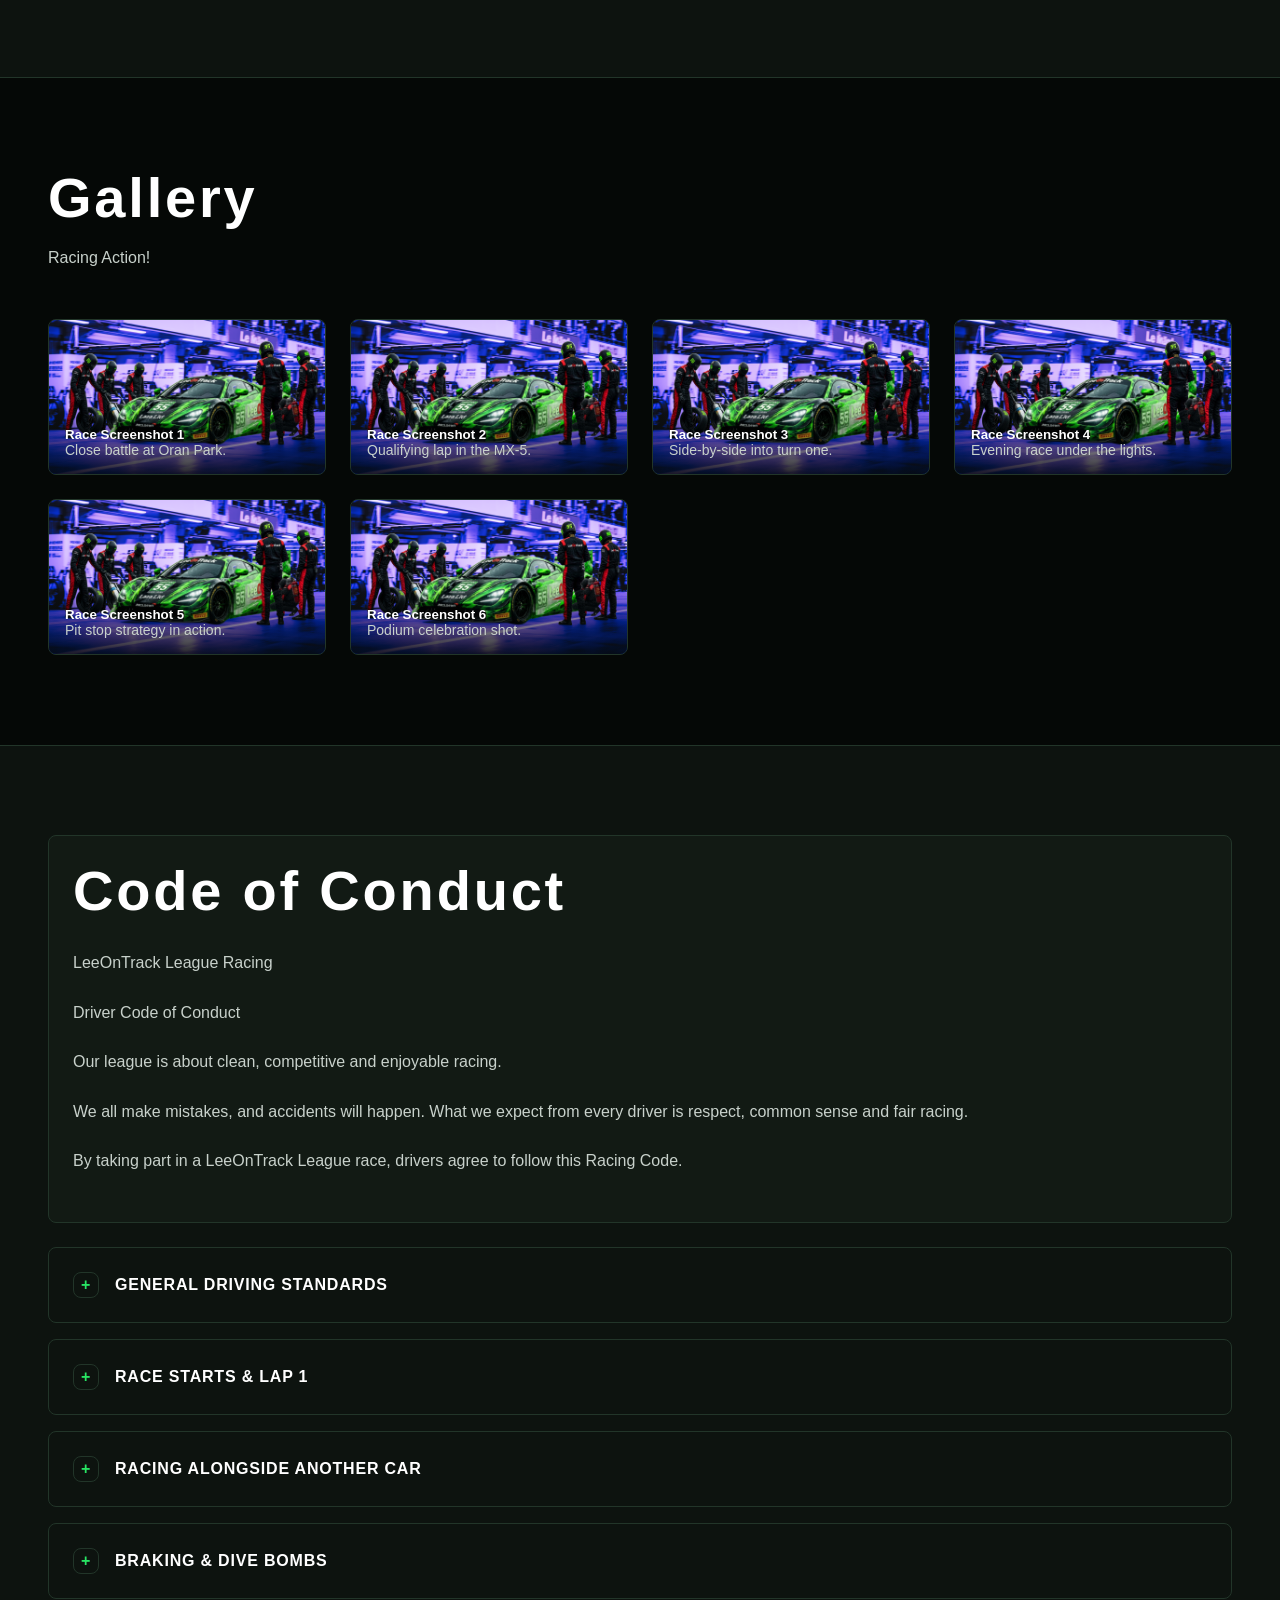
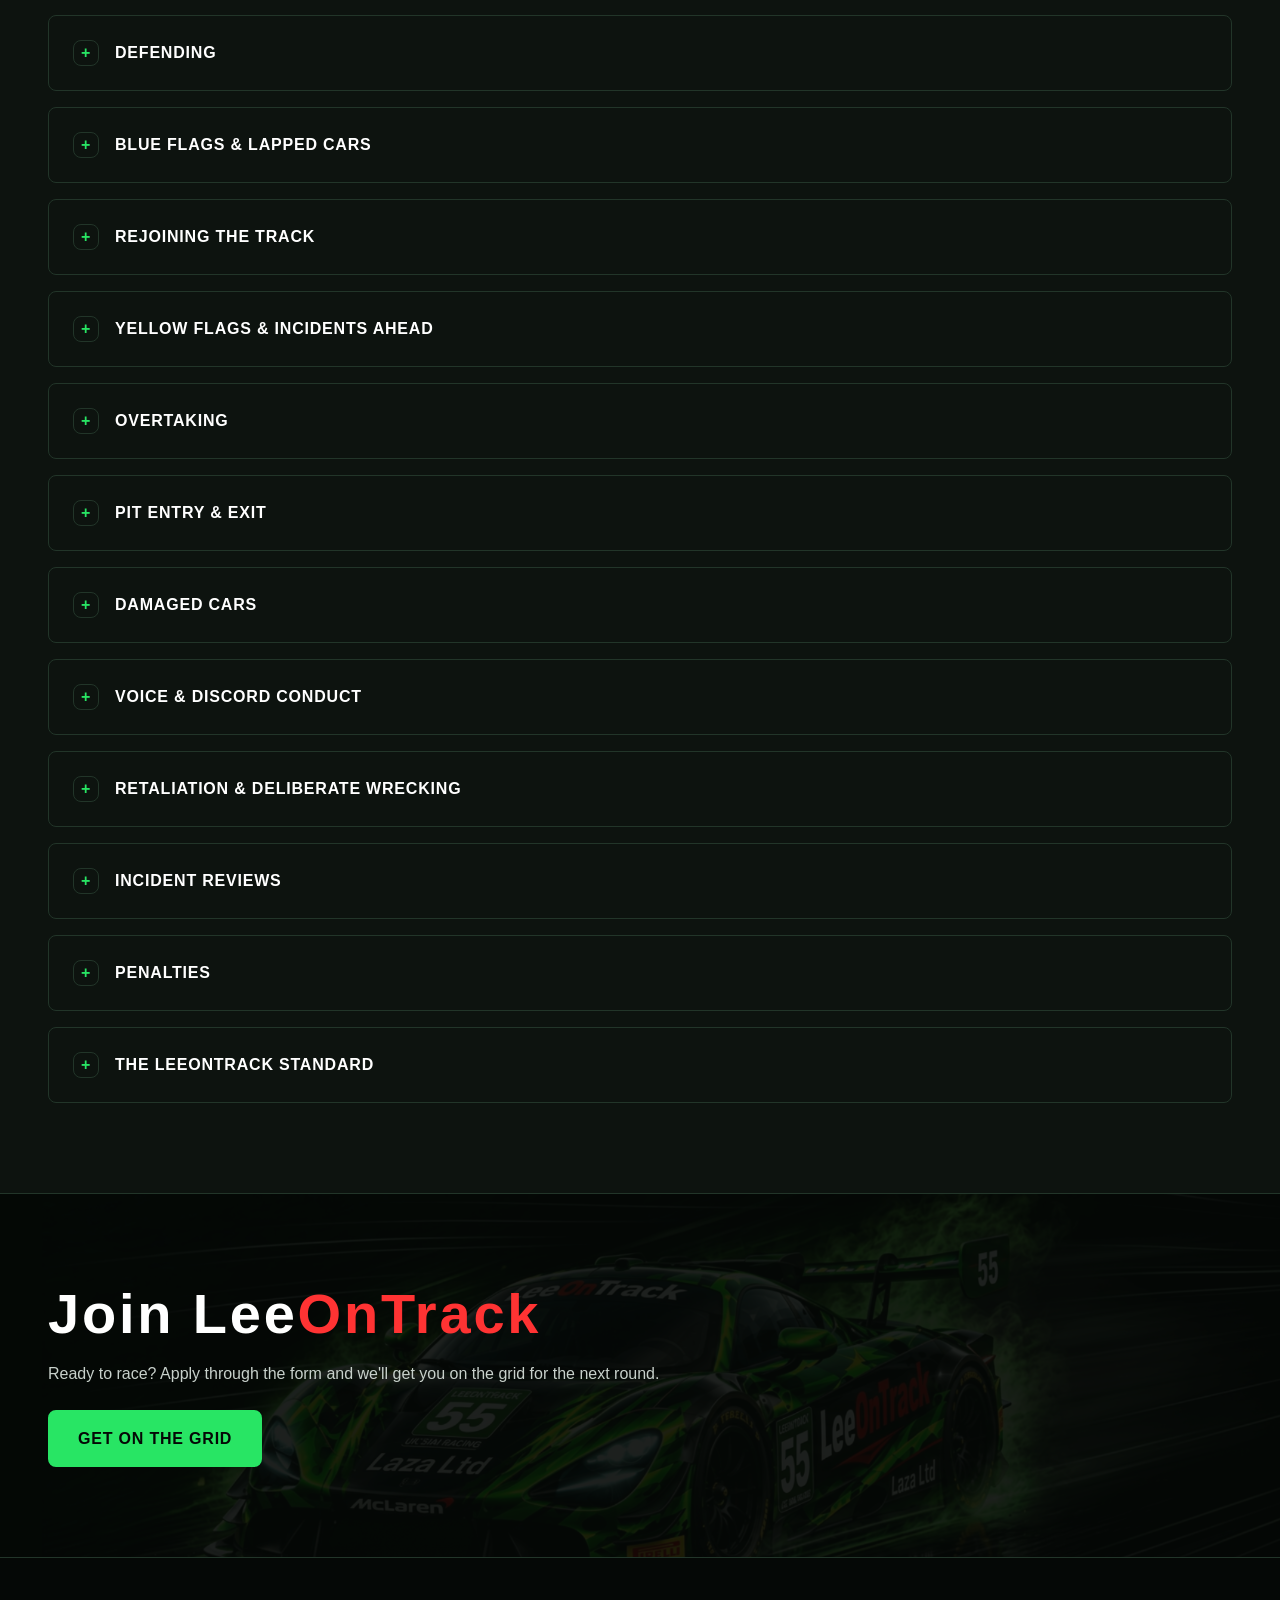
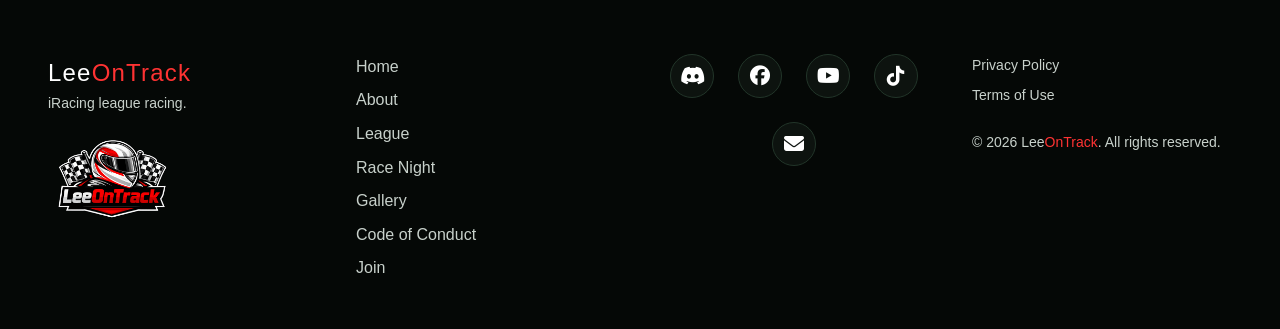
==== commit e1999a63: "hero image and buttons repositioned" ====
--- a/index.html
+++ b/index.html
@@ -71,6 +71,7 @@
     <section class="hero" aria-label="Welcome">
       <div class="hero__bg" aria-hidden="true"></div>
       <div class="container">
+        <img class="hero__desktop-logo" src="assets/images/logo.png" alt="LeeOnTrack" width="1000" height="300" loading="eager">
         <h1>Lee<span class="on-red">OnTrack</span></h1>
         <p class="hero__eyebrow">Welcome to LeeOnTrack</p>
         <p class="hero-tagline">iRacing league racing, sim rig content and close battles.</p>
--- a/assets/css/styles.css
+++ b/assets/css/styles.css
@@ -554,6 +554,10 @@
   font-size: 1rem;
 }
 
+.hero__desktop-logo {
+  display: none;
+}
+
 .button {
   display: inline-flex;
   align-items: center;
@@ -1217,12 +1221,86 @@
     width: auto;
     margin-top: 0;
   }
+
+  /* Desktop hero uses the full designed hero image */
+  .hero {
+    position: relative;
+    padding: 0;
+    min-height: clamp(34rem, 85vh, 52rem);
+  }
+
+  .hero .container {
+    position: absolute;
+    inset: 0;
+    z-index: 1;
+    width: 100%;
+    max-width: 100%;
+    padding: 0;
+    text-align: left;
+  }
+
+  .hero h1,
+  .hero .hero__eyebrow,
+  .hero .hero-tagline {
+    display: none;
+  }
+
+  .hero__desktop-logo {
+    display: block;
+    position: absolute;
+    top: 4%;
+    right: 5%;
+    left: auto;
+    width: clamp(6rem, 12%, 12rem);
+    height: auto;
+  }
+
+  .hero__actions {
+    position: absolute;
+    bottom: 10%;
+    right: 5%;
+    left: auto;
+    display: flex;
+    flex-direction: row;
+    flex-wrap: nowrap;
+    justify-content: flex-end;
+    gap: var(--space-md);
+    width: auto;
+  }
+
+  .hero__actions .button {
+    width: auto;
+    min-width: 10rem;
+    white-space: nowrap;
+  }
+
+  .hero__socials {
+    position: absolute;
+    bottom: 3%;
+    right: 5%;
+    left: auto;
+    width: auto;
+    margin: 0;
+  }
+
+  .hero__socials ul {
+    justify-content: flex-end;
+  }
+
+  .hero__bg {
+    background-image: url('../images/hero/hero_desk.png');
+    background-position: top center;
+  }
+
+  .hero__bg::before {
+    opacity: 0;
+  }
 }
 
 /* Large desktop */
 @media (min-width: 90rem) {
   .hero {
-    padding: clamp(6rem, 10vw, 9rem) 0;
+    min-height: clamp(38rem, 85vh, 54rem);
   }
 }
 
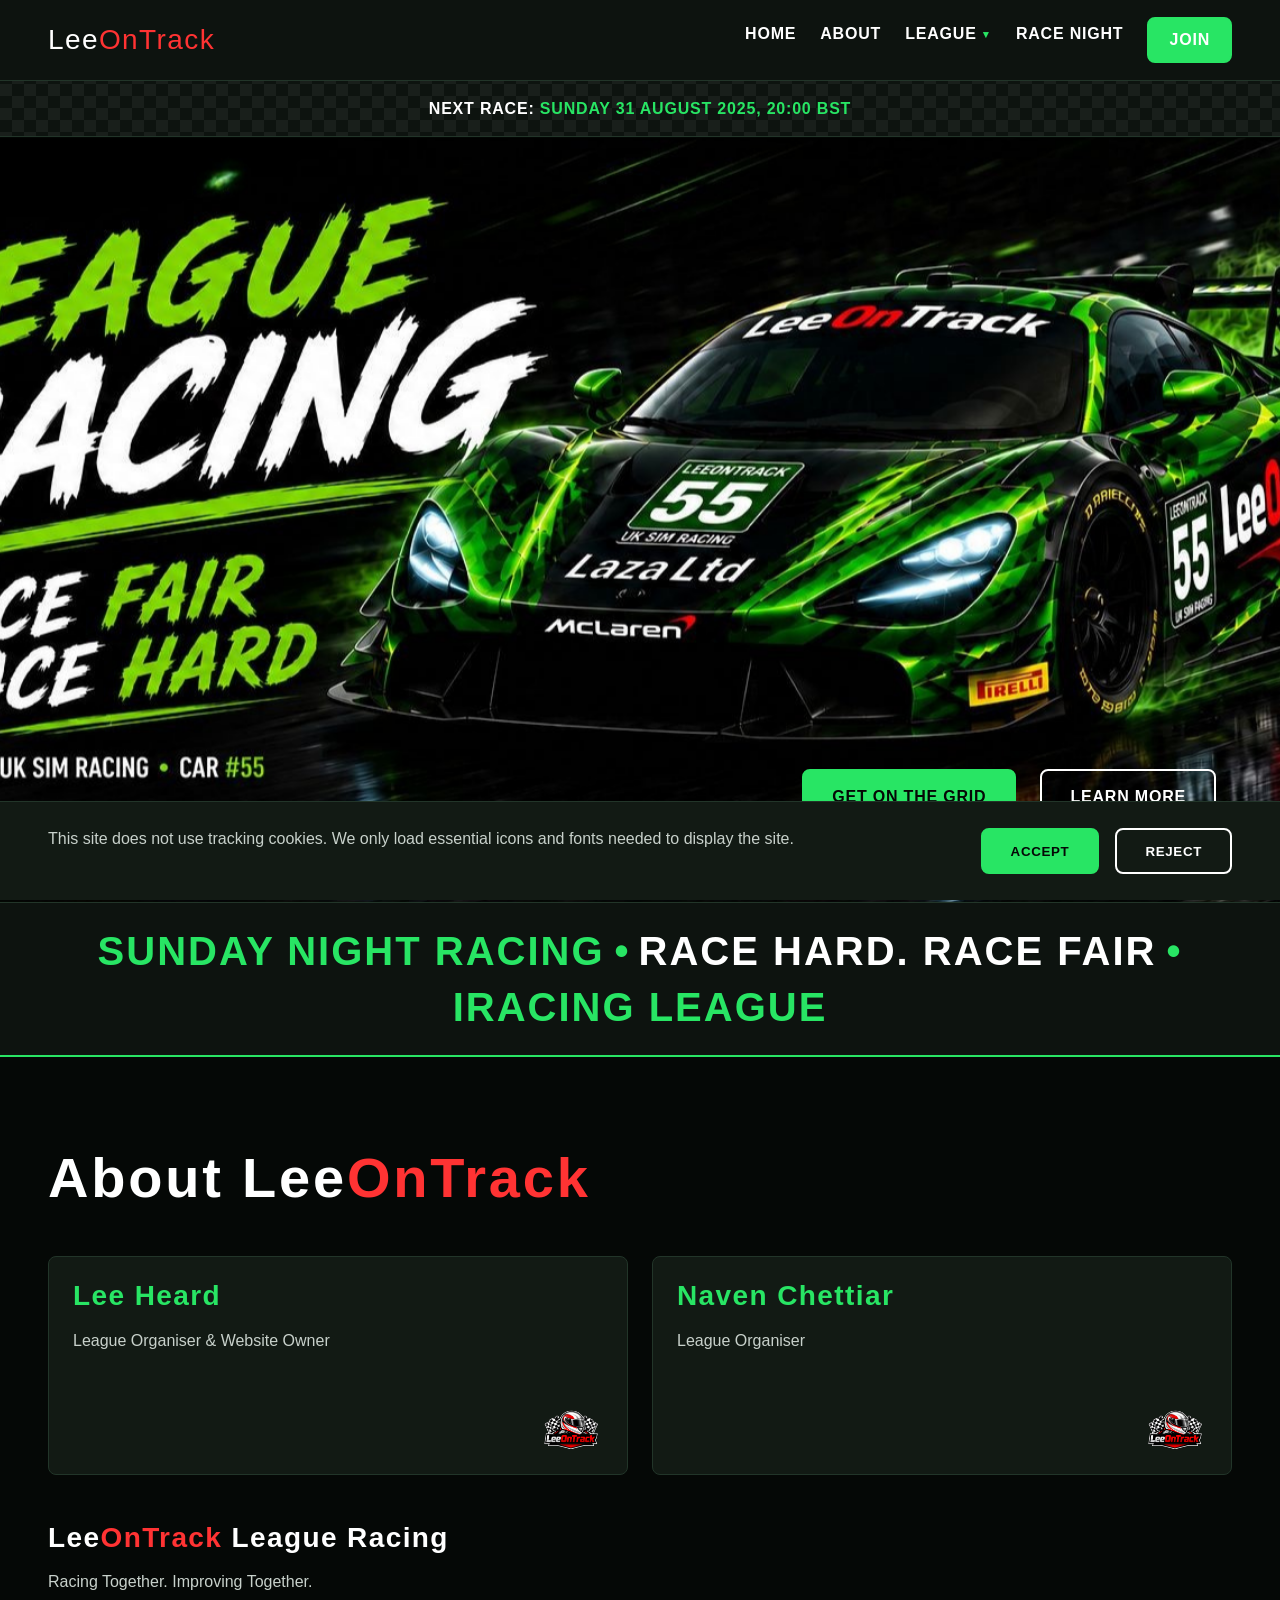
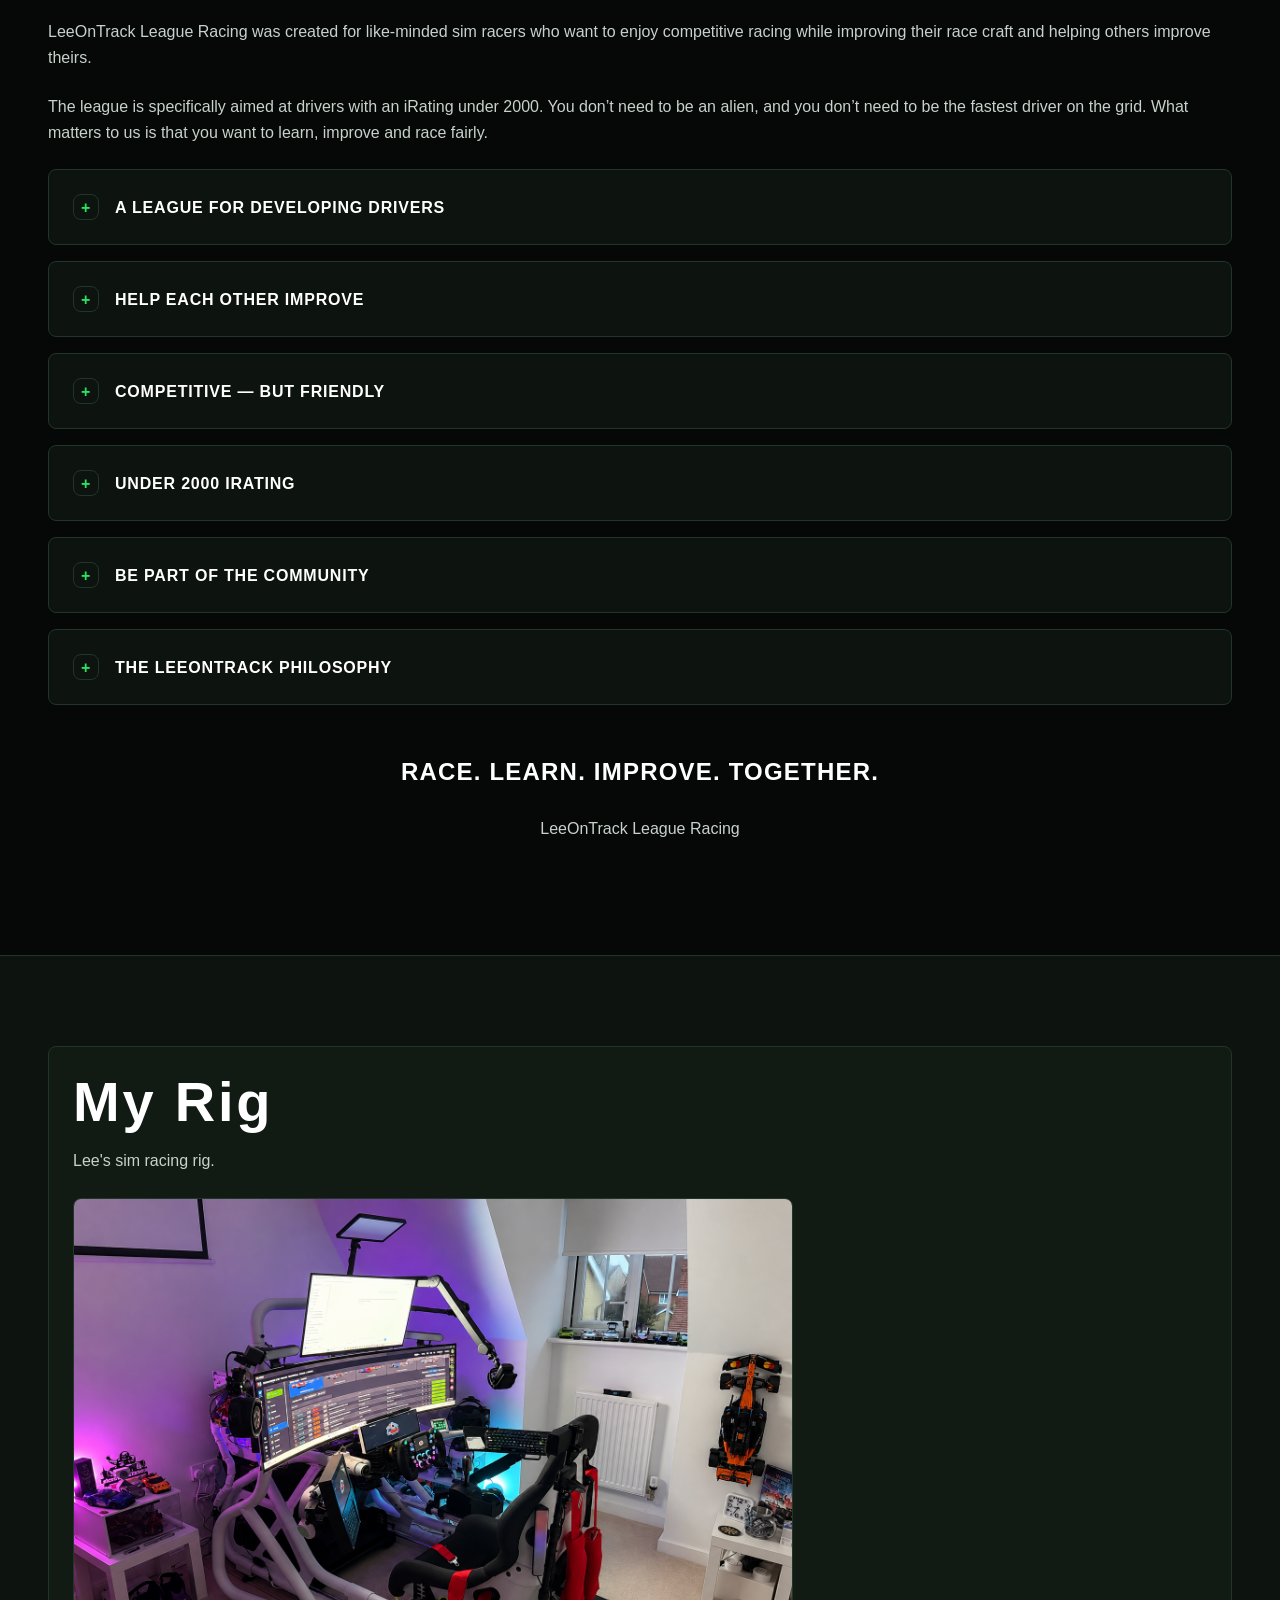
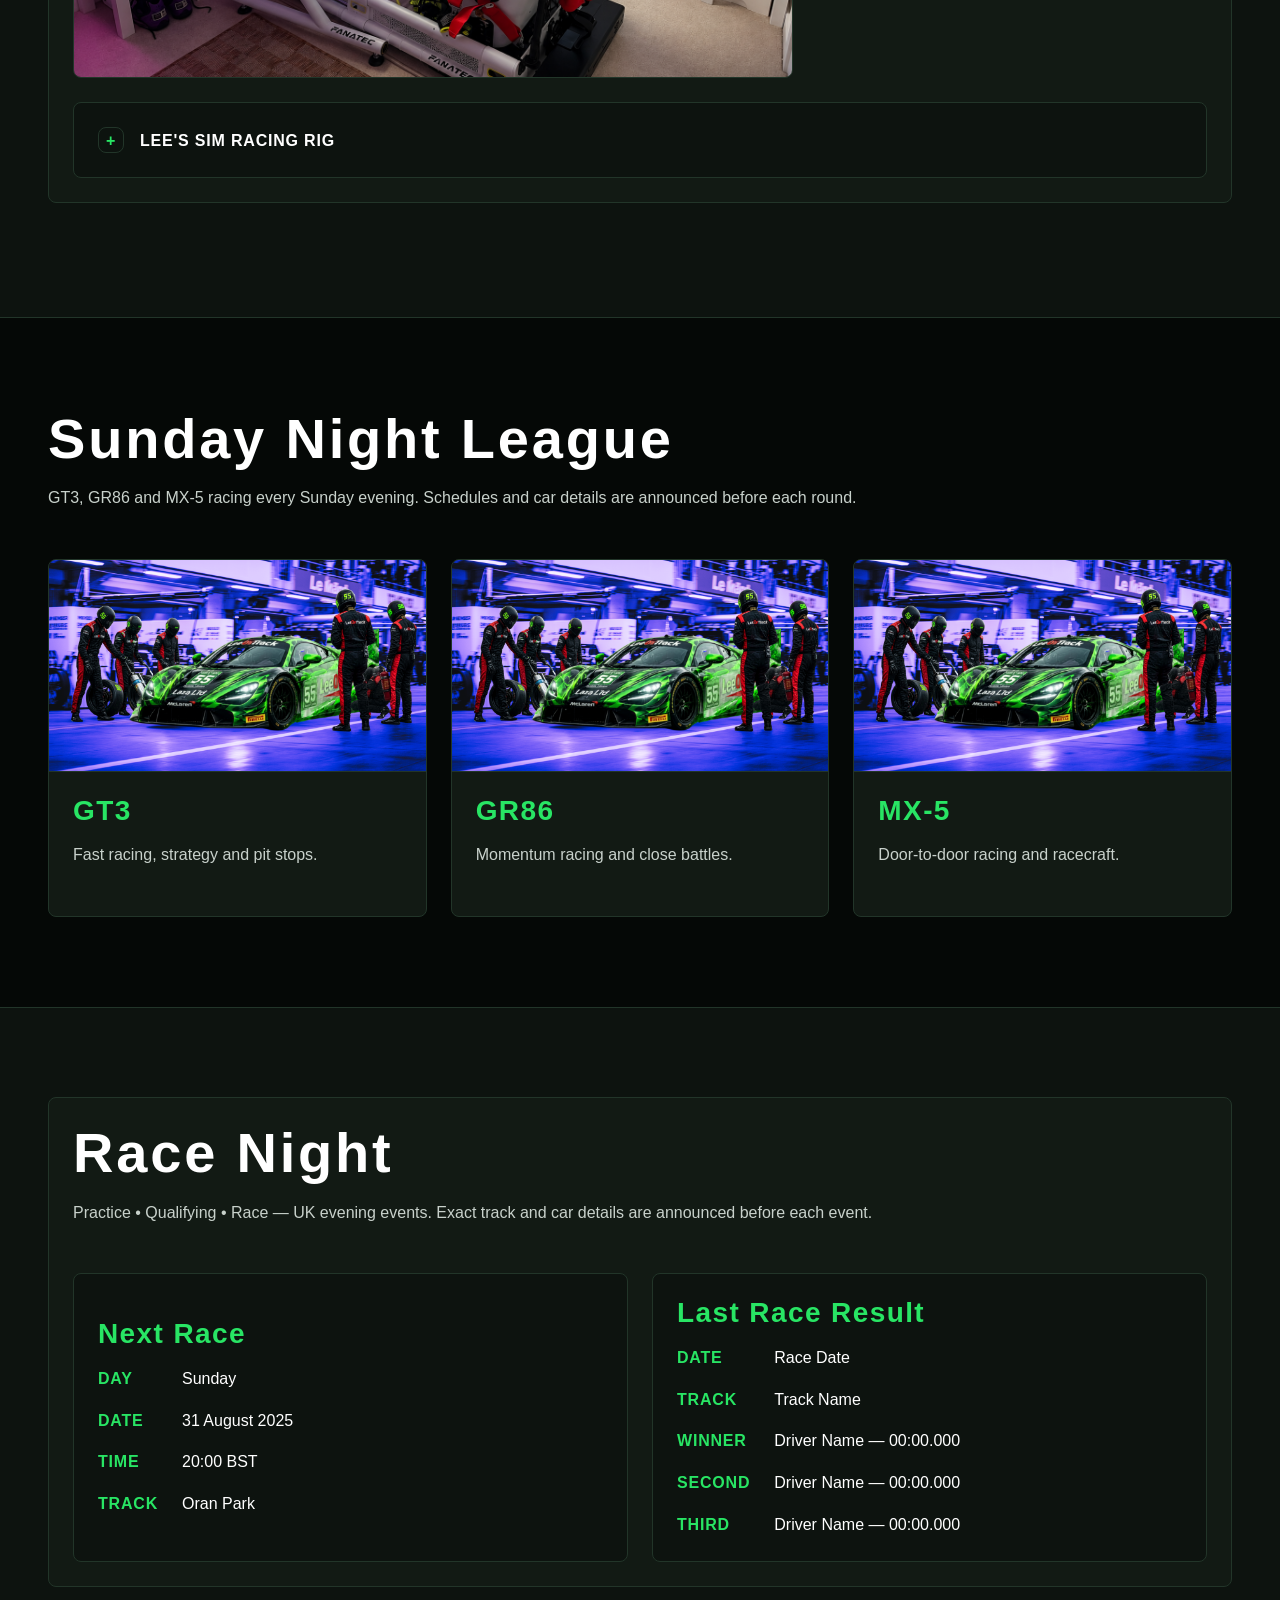
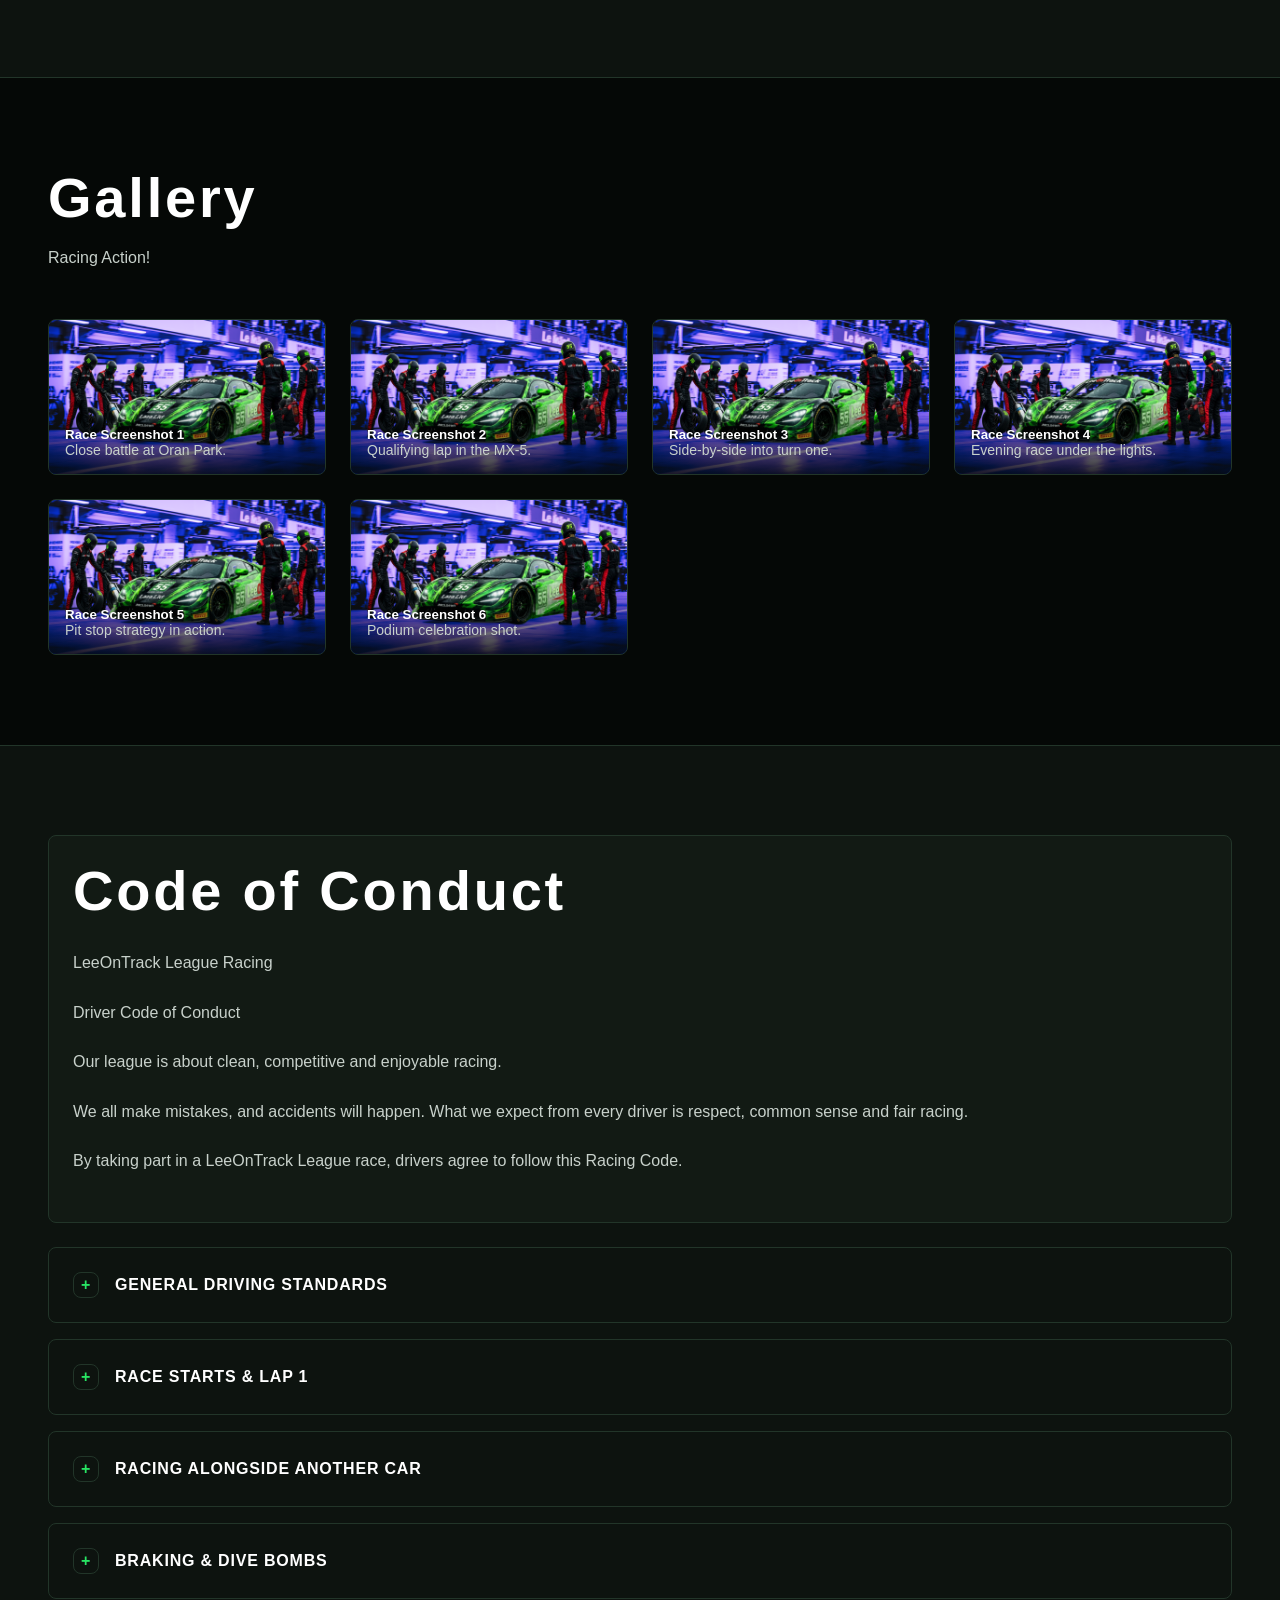
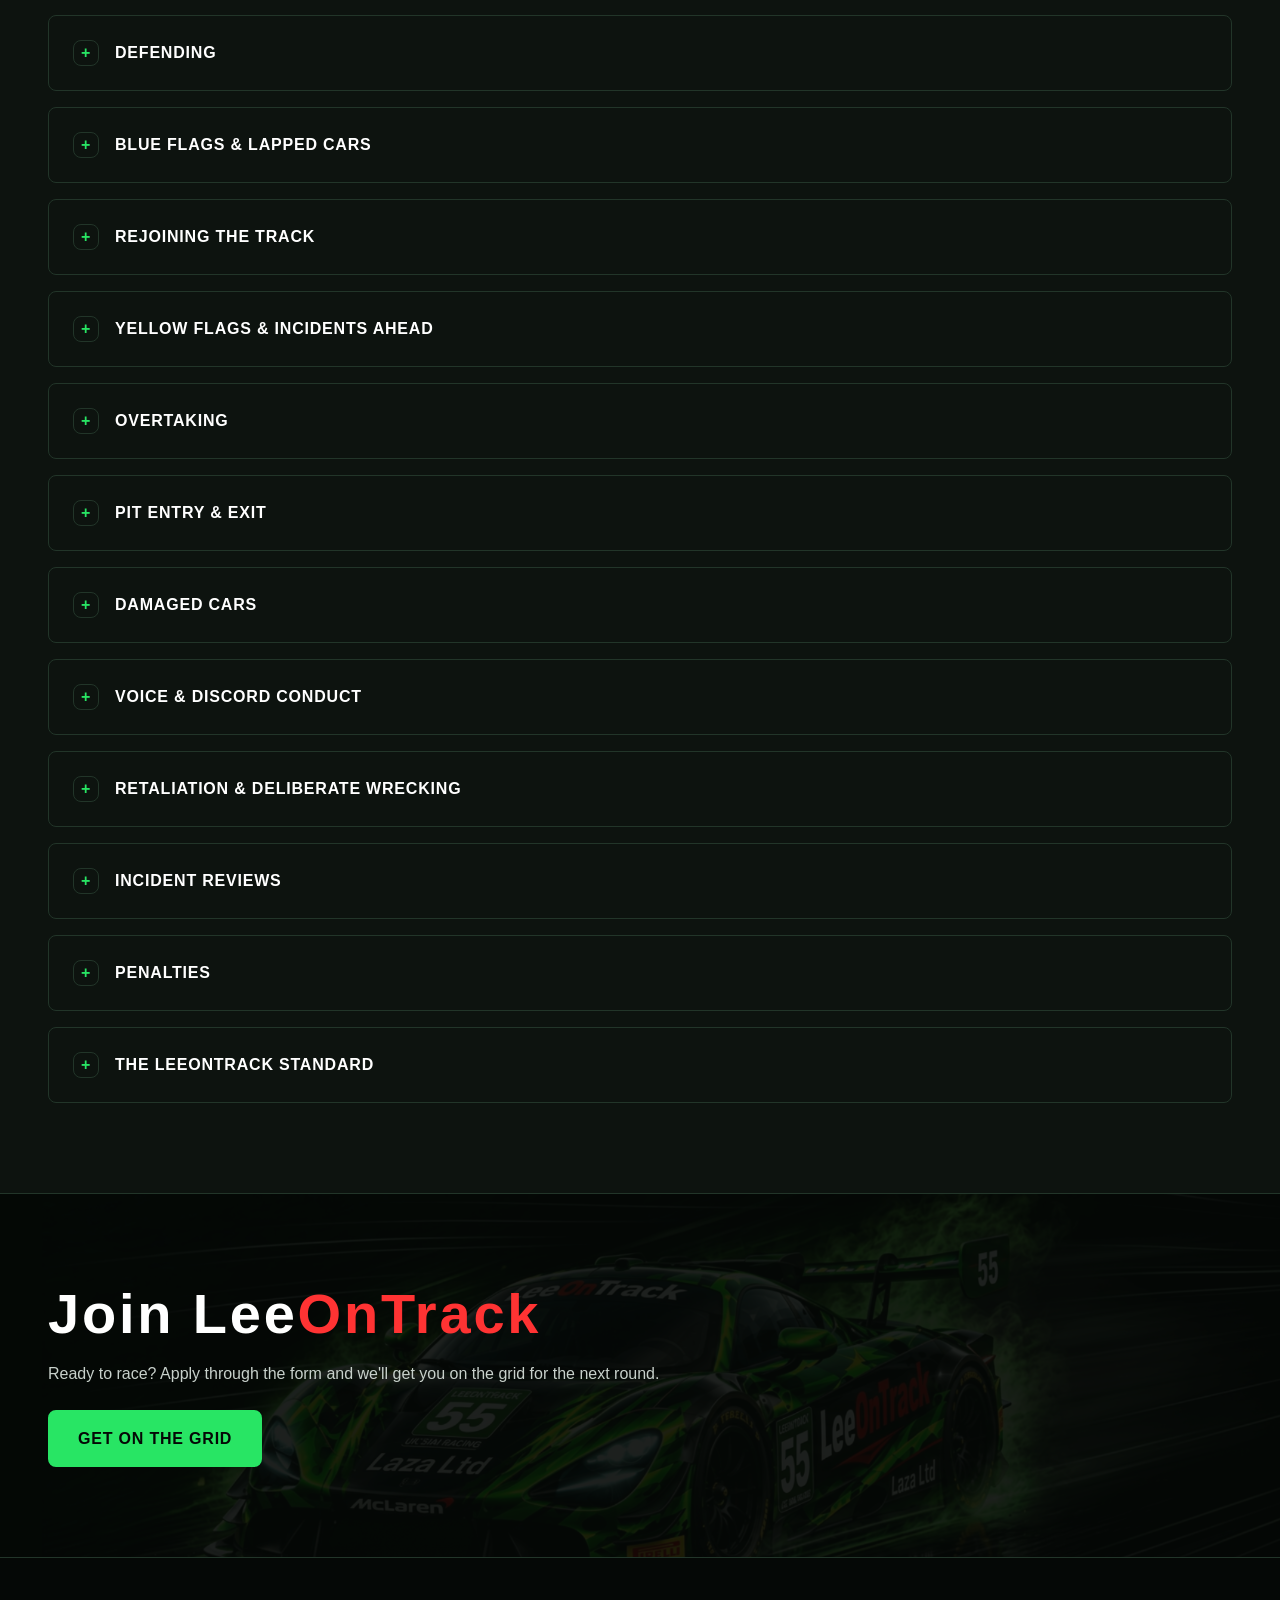
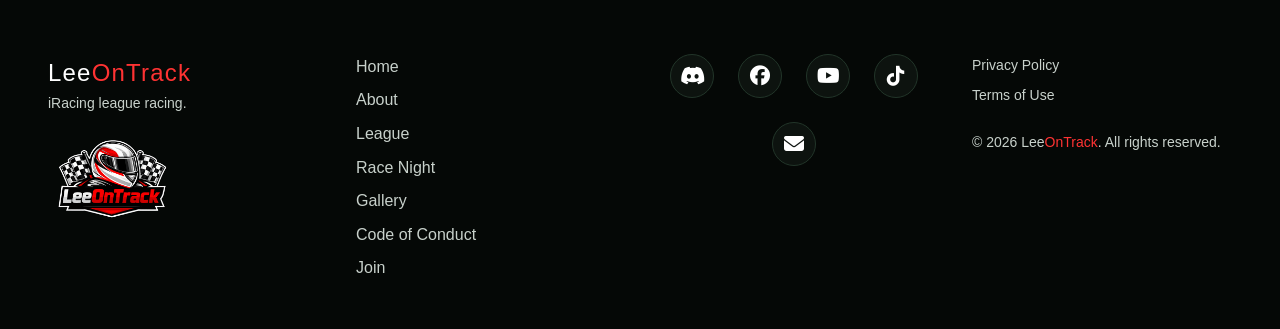
==== commit 7ea94cc7: "logo removed from hero section" ====
--- a/index.html
+++ b/index.html
@@ -71,7 +71,6 @@
     <section class="hero" aria-label="Welcome">
       <div class="hero__bg" aria-hidden="true"></div>
       <div class="container">
-        <img class="hero__desktop-logo" src="assets/images/logo.png" alt="LeeOnTrack" width="1000" height="300" loading="eager">
         <h1>Lee<span class="on-red">OnTrack</span></h1>
         <p class="hero__eyebrow">Welcome to LeeOnTrack</p>
         <p class="hero-tagline">iRacing league racing, sim rig content and close battles.</p>
--- a/assets/css/styles.css
+++ b/assets/css/styles.css
@@ -554,10 +554,6 @@
   font-size: 1rem;
 }
 
-.hero__desktop-logo {
-  display: none;
-}
-
 .button {
   display: inline-flex;
   align-items: center;
@@ -1245,16 +1241,6 @@
     display: none;
   }
 
-  .hero__desktop-logo {
-    display: block;
-    position: absolute;
-    top: 4%;
-    right: 5%;
-    left: auto;
-    width: clamp(6rem, 12%, 12rem);
-    height: auto;
-  }
-
   .hero__actions {
     position: absolute;
     bottom: 10%;
